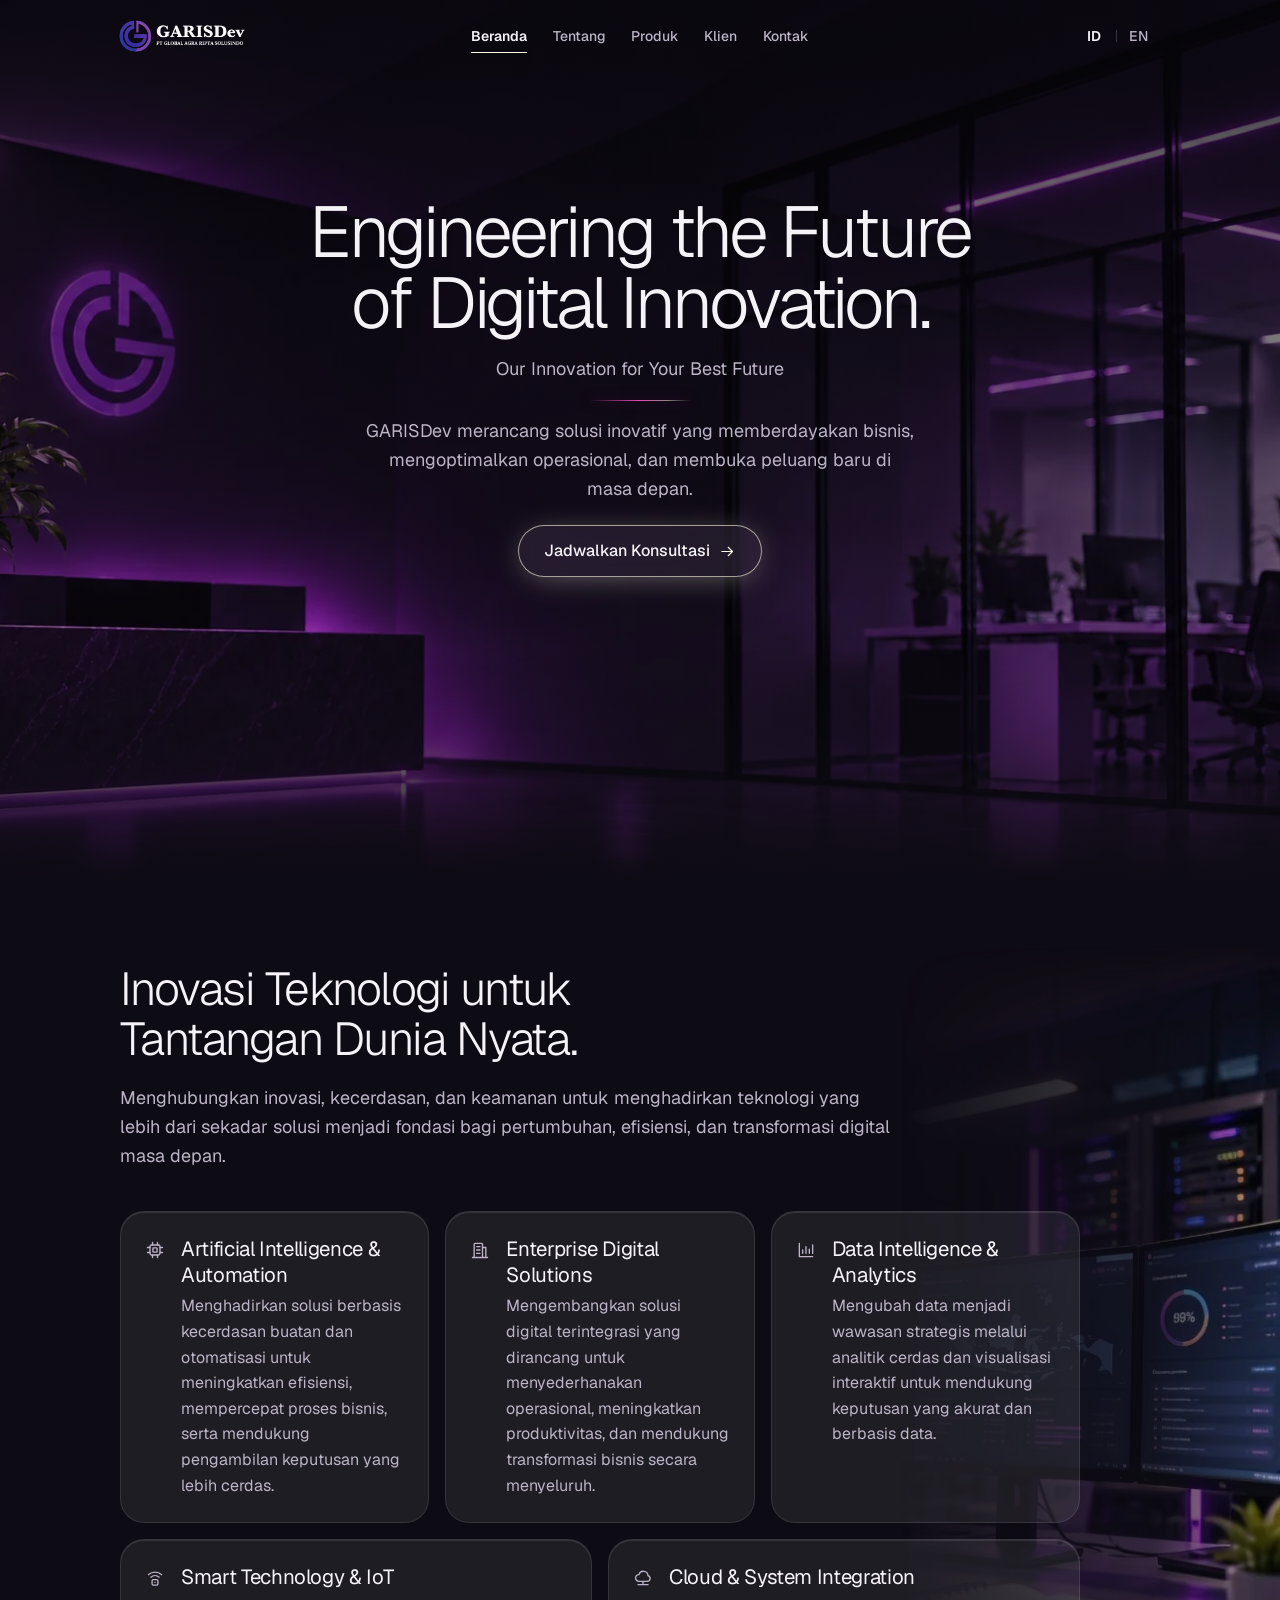
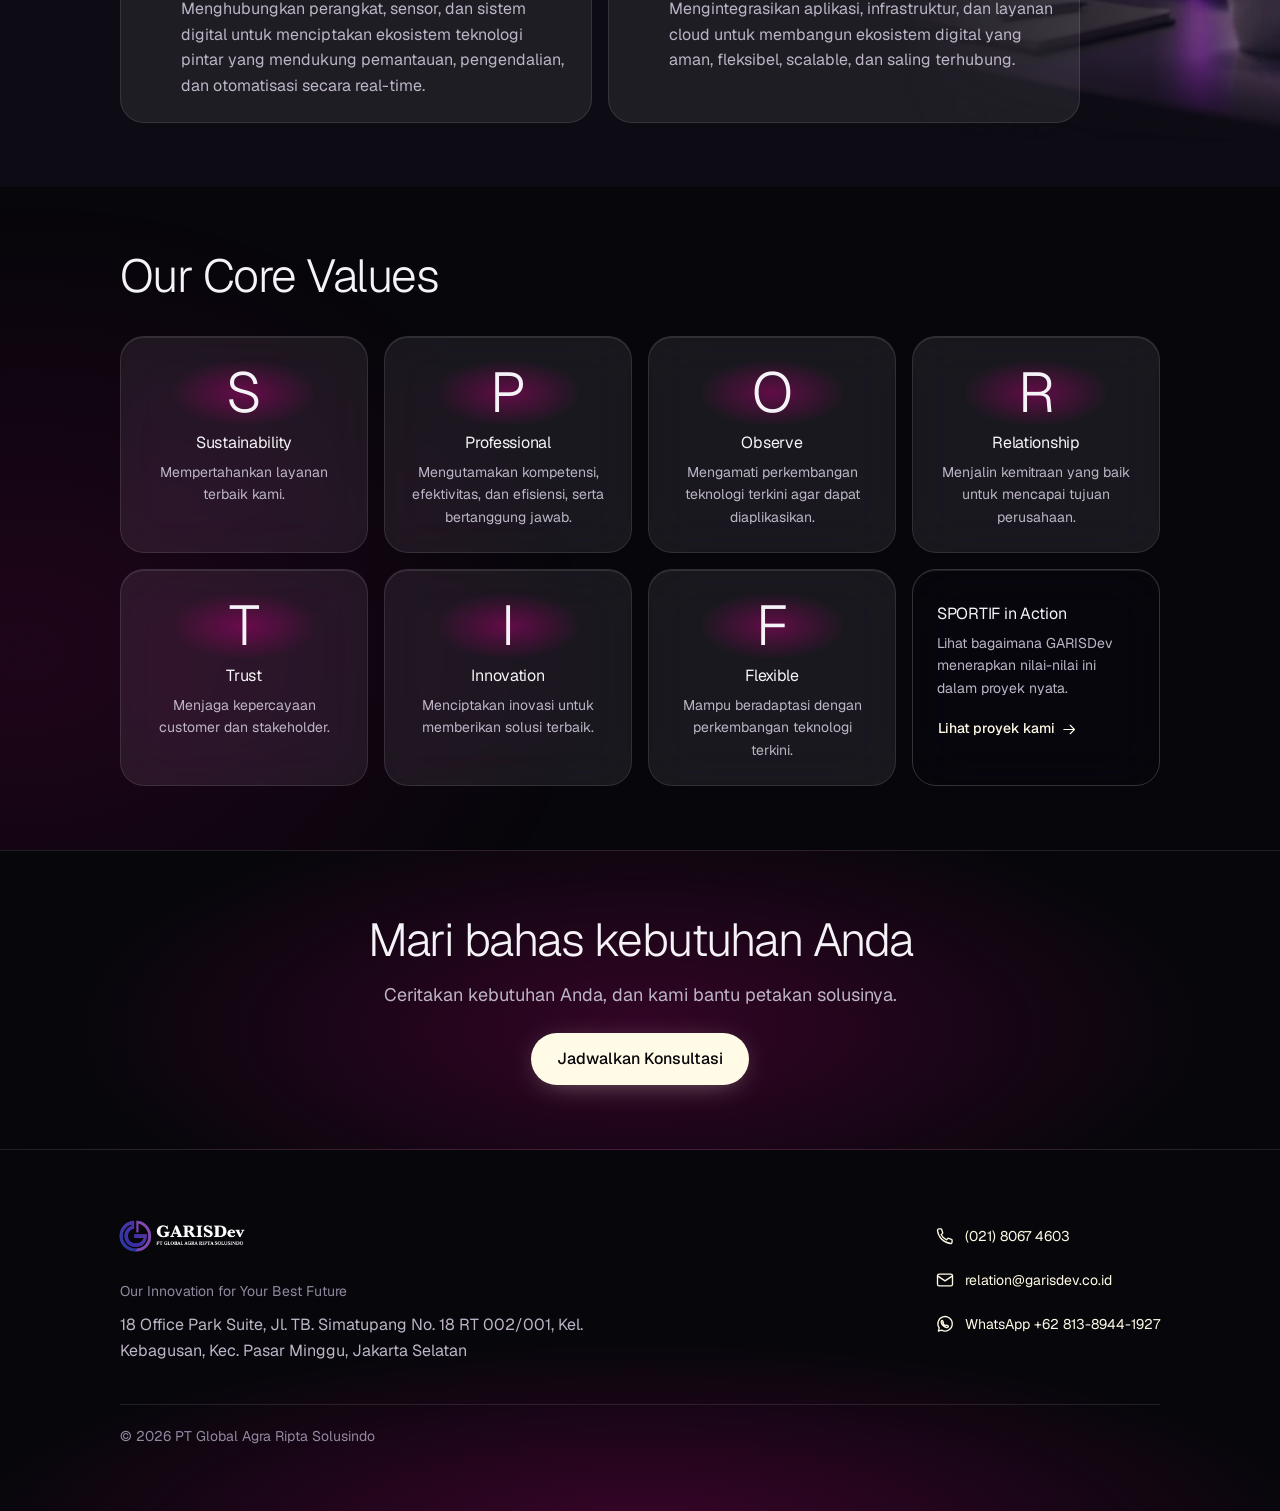
==== index.html @ 34dcbd47 "Pembaruan hero pada produk" ====
<!doctype html>
<html lang="id">
<head>
  <meta charset="utf-8">
  <meta name="viewport" content="width=device-width, initial-scale=1">
  <meta name="description" content="GARISDev membangun software dan sistem untuk perusahaan dan instansi sejak 2014. Lihat layanan, produk, dan klien kami, lalu jadwalkan konsultasi.">
  <meta name="robots" content="noindex, nofollow">
  <meta name="theme-color" content="#07060b">
  <title>GARISDev | Software untuk Perusahaan dan Instansi</title>
  <link rel="icon" href="[data-uri]">
  <style>
@font-face {
  font-family: Geist;
  font-style: normal;
  font-weight: 300 600;
  font-display: swap;
  src: url("[data-uri]") format("woff2");
}

:root {
  color-scheme: dark;
  --bg-0: #07060b;
  --bg-1: #0d0b13;
  --bg-2: #15111d;
  --text-1: #f6f3f8;
  --text-2: #bdb5c7;
  --text-3: #9189a0;
  --hairline: rgb(255 255 255 / .10);
  --hairline-strong: rgb(255 255 255 / .18);
  --glass-fill: rgb(255 255 255 / .075);
  --magenta: #a9016e;
  --magenta-hi: #e04bb0;
  --amber: #fffbe6;
  --amber-hover: #fff7cc;
  --on-amber: #07060b;
  --danger: #ff8a80;
  --success: #6fe3a1;
  --glow-magenta: 169 1 110;
  --glow-amber: 255 251 230;
  --radius-panel: 24px;
  --radius-field: 14px;
  --radius-pill: 999px;
  --display: clamp(2.5rem, 6.4vw, 6rem);
  --heading: clamp(1.875rem, 3.6vw, 3.5rem);
  --statement: 1.75rem;
  --body: 1.125rem;
  --small: .875rem;
  --outer: 32px;
  --header-height: 72px;
  --section-space: clamp(2rem, 5vw, 8rem);
  --ease: cubic-bezier(.22, 1, .36, 1);
}

*, *::before, *::after { box-sizing: border-box; }
html { scroll-padding-top: calc(var(--header-height) + 18px); }
body {
  margin: 0;
  background: var(--bg-0);
  color: var(--text-1);
  font: 400 var(--body)/1.6 Geist, system-ui, "Segoe UI", sans-serif;
}
body.menu-open { overflow: hidden; }
img { display: block; max-width: 100%; height: auto; }
svg { flex: none; }
a { color: inherit; }
button, input, textarea, select { font: inherit; }
a, button, summary, select, input[type="radio"], input[type="checkbox"] { cursor: pointer; }
button { color: inherit; }
button:disabled { opacity: .5; cursor: not-allowed; }
:focus-visible { outline: 2px solid var(--amber); outline-offset: 3px; }
.route-heading:focus { outline: none; }
[hidden] { display: none !important; }
h1, h2, h3, p, blockquote, dl, dd, figure { margin: 0; }
h1, h2 { font-weight: 300; text-wrap: balance; }
h1 { font-size: var(--display); line-height: 1.02; letter-spacing: -.044em; }
h2 { font-size: var(--heading); line-height: 1.09; letter-spacing: -.033em; }
h3 { font-size: var(--statement); font-weight: 400; line-height: 1.26; letter-spacing: -.017em; }
p { color: var(--text-2); }
p + p { margin-top: 1em; }
address { font-style: normal; }
small { font-size: var(--small); }
.clean-list { margin: 0; padding: 0; list-style: none; }
.sr-only {
  position: absolute;
  width: 1px;
  height: 1px;
  padding: 0;
  overflow: hidden;
  clip-path: inset(50%);
  white-space: nowrap;
}
.wrap { width: min(1040px, calc(100% - var(--outer) * 2)); margin-inline: auto; }
.prose { max-width: 68ch; }
.icon { width: 20px; height: 20px; }
.icon-small { width: 17px; height: 17px; }
.view { display: none; }
.view-default, .view:is(:target, :has(:target)) { display: block; }
main:has(.view:target, .view :target) .view-default:not(:is(:target, :has(:target))) { display: none; }
body:has(.view[data-locale="en"]:target, .view[data-locale="en"] :target) .only-id,
body:not(:has(.view[data-locale="en"]:target, .view[data-locale="en"] :target)) .only-en { display: none; }
.skip-link {
  position: fixed;
  z-index: 30;
  top: 10px;
  left: var(--outer);
  padding: 9px 18px;
  border-radius: var(--radius-field);
  background: var(--amber);
  color: var(--on-amber);
  font-size: 1rem;
  transform: translateY(-160%);
}
.skip-link:focus { transform: none; }

.button {
  display: inline-flex;
  width: fit-content;
  max-width: 100%;
  min-height: 52px;
  align-items: center;
  justify-content: center;
  gap: 9px;
  padding: 9px 25px;
  border: 1px solid transparent;
  border-radius: var(--radius-pill);
  background: transparent;
  color: var(--text-1);
  font-size: 1rem;
  font-weight: 500;
  line-height: 1.28;
  text-align: center;
  text-decoration: none;
  transition: transform .15s var(--ease);
}
.button:active { transform: scale(.98); }
.button-small { min-height: 44px; padding-inline: 18px; font-size: var(--small); }
.button-primary {
  background: var(--amber);
  color: var(--on-amber);
  box-shadow: 0 5px 30px -11px rgb(var(--glow-amber) / .53);
}
.button-primary:hover { background: var(--amber-hover); }
.button-primary:focus-visible { outline-color: var(--text-1); }
.button-glass { border-color: var(--hairline); background: var(--glass-fill); }
.button-glass:hover { border-color: var(--hairline-strong); background: rgb(255 255 255 / .08); }
.button-text {
  justify-content: flex-start;
  min-height: 44px;
  padding: 6px 0;
  border-radius: 0;
  color: var(--amber);
  text-align: left;
}
.button-text:hover span, .button-text:focus-visible span {
  text-decoration: underline;
  text-underline-offset: 8px;
}
.inline-link { color: var(--amber); text-underline-offset: 8px; }
.glass {
  border: 1px solid var(--hairline);
  border-radius: var(--radius-panel);
  background: var(--bg-2);
}
@supports ((backdrop-filter: blur(1px)) or (-webkit-backdrop-filter: blur(1px))) {
  .glass {
    background: var(--glass-fill);
    box-shadow: inset 0 1px 0 var(--hairline);
    -webkit-backdrop-filter: blur(24px) saturate(150%);
    backdrop-filter: blur(24px) saturate(150%);
  }
}
.section { position: relative; padding-block: var(--section-space); }
.section-alt { background-color: var(--bg-1); }
.section-alt::before {
  position: absolute;
  top: 0;
  left: 50%;
  width: min(1040px, calc(100% - var(--outer) * 2));
  height: 1px;
  background: var(--hairline);
  content: "";
  transform: translateX(-50%);
}
.glow-left { background-image: radial-gradient(ellipse 58% 89% at 2% 70%, rgb(var(--glow-magenta) / .15), transparent 76%); }
.glow-right { background-image: radial-gradient(ellipse 58% 80% at 90% 42%, rgb(var(--glow-magenta) / .19), transparent 78%); }
.glow-center { background-image: radial-gradient(ellipse 57% 78% at 50% 48%, rgb(var(--glow-magenta) / .19), transparent 86%); }
.split {
  display: grid;
  grid-template-columns: minmax(0, 5fr) minmax(0, 6fr);
  gap: clamp(42px, 7.5vw, 130px);
  align-items: start;
}
.split > :first-child > p, .section-lead { margin-top: 20px; }
.split-action { margin-top: 21px; }
.section-head {
  display: flex;
  justify-content: space-between;
  align-items: end;
  gap: 25px;
  margin-bottom: 34px;
}
.section-head h2 { max-width: 19ch; }
.section-head .button { flex: none; }
.section-title { margin-bottom: 34px; }
.chip-list { display: flex; flex-wrap: wrap; gap: 8px; }
.chip {
  display: inline-flex;
  min-height: 38px;
  align-items: center;
  max-width: 100%;
  padding: 6px 13px;
  border: 1px solid var(--hairline);
  border-radius: var(--radius-pill);
  background: var(--glass-fill);
  color: var(--text-2);
  font-size: var(--small);
  line-height: 1.35;
}

.page-progress {
  position: fixed;
  z-index: 25;
  top: 0;
  left: 0;
  width: 100%;
  height: 1px;
  pointer-events: none;
  display: none;
}
.js .page-progress { display: block; }
.page-progress i, .page-progress b { position: absolute; inset: 0; display: block; }
.page-progress i {
  background: linear-gradient(90deg, var(--magenta), var(--magenta-hi));
  transform: scaleX(var(--progress, 0));
  transform-origin: left;
}
.page-progress b {
  right: auto;
  width: 7px;
  background: var(--amber);
  box-shadow: 0 0 8px 1px rgb(var(--glow-amber) / .65);
  transform: translateX(calc((100vw - 7px) * var(--progress, 0)));
  opacity: var(--progress-tip, 0);
}
.site-header {
  position: fixed;
  z-index: 20;
  inset: 0 0 auto;
  border-bottom: 1px solid transparent;
}
html:not(.js) .site-header { background: var(--bg-0); }
.site-header.is-scrolled {
  background: rgb(13 11 19 / .96);
  border-bottom-color: var(--hairline);
}
@supports ((backdrop-filter: blur(1px)) or (-webkit-backdrop-filter: blur(1px))) {
  .site-header.is-scrolled {
    background: rgb(13 11 19 / .78);
    -webkit-backdrop-filter: blur(24px) saturate(150%);
    backdrop-filter: blur(24px) saturate(150%);
  }
}
.site-bar {
  display: grid;
  min-height: var(--header-height);
  grid-template-columns: 1fr auto 1fr;
  align-items: center;
  gap: 22px;
}
.brand {
  display: inline-flex;
  width: clamp(126px, 10vw, 148px);
  min-height: 44px;
  margin-left: -2px;
  background: url("[data-uri]") center / contain no-repeat;
}
.site-nav, .site-actions, .language-links { display: flex; align-items: center; }
.site-nav { gap: clamp(17px, 1.98vw, 34px); }
.site-actions { justify-content: flex-end; gap: clamp(9px, 1.4vw, 23px); }
.site-nav a, .language-links a {
  display: inline-flex;
  min-height: 44px;
  position: relative;
  align-items: center;
  color: var(--text-2);
  font-size: var(--small);
  font-weight: 500;
  text-decoration: none;
  white-space: nowrap;
}
.site-nav a:hover, .site-nav a[aria-current], .language-links a:hover, .language-links a[aria-current] { color: var(--text-1); }
.site-nav a[aria-current="page"] { font-weight: 600; }
.site-nav a[aria-current="page"]::after {
  position: absolute;
  inset: auto 0 5px;
  height: 1px;
  background: var(--amber);
  content: "";
}
.language-links a { justify-content: center; min-width: 44px; }
.language-links a + a::before {
  position: absolute;
  left: 0;
  height: 12px;
  width: 1px;
  background: var(--hairline-strong);
  content: "";
}
.language-links a[aria-current] { font-weight: 600; }
.menu-button, .menu-fallback { display: none; }
.menu-button, .menu-close, .menu-fallback summary {
  width: 44px;
  height: 44px;
  place-items: center;
  list-style: none;
  background: var(--glass-fill);
  border: 1px solid var(--hairline);
  border-radius: var(--radius-pill);
}
.menu-button .icon, .menu-close .icon, .menu-fallback .icon { width: 22px; height: 22px; }
.menu-button:hover, .menu-close:hover, .menu-fallback summary:hover { border-color: var(--hairline-strong); }
.mobile-menu {
  position: fixed;
  inset: 0;
  width: 100%;
  max-width: none;
  height: 100dvh;
  max-height: none;
  margin: 0;
  padding: 0;
  overflow: auto;
  border: 0;
  background: radial-gradient(ellipse at 96% 18%, rgb(var(--glow-magenta) / .19), transparent 64%), rgb(7 6 11 / .92);
  color: var(--text-1);
}
.mobile-menu[open] { animation: menu-in .25s var(--ease) both; }
.mobile-menu::backdrop { background: rgb(7 6 11 / .72); backdrop-filter: blur(24px); }
.mobile-menu-top {
  display: flex;
  min-height: var(--header-height);
  justify-content: space-between;
  align-items: center;
  border-bottom: 1px solid var(--hairline);
}
.menu-close { display: grid; }
.mobile-menu-links { display: grid; margin-block: 35px 23px; }
.mobile-menu-links a {
  padding: 9px 0;
  min-height: 55px;
  border-bottom: 1px solid var(--hairline);
  font-size: 1.75rem;
  font-weight: 300;
  text-decoration: none;
}
.mobile-menu-links a:hover, .mobile-menu-links a[aria-current="page"] { color: var(--amber); }
.mobile-menu-actions { display: grid; justify-items: start; gap: 20px; padding-bottom: 32px; }
@keyframes menu-in { from { opacity: 0; transform: translateY(16px); } }

.hero {
  display: grid;
  position: relative;
  min-height: min(100svh, 960px);
  align-content: center;
  justify-items: center;
  padding-block: clamp(84px, 11svh, 124px) 84px;
  isolation: isolate;
  overflow: hidden;
  /* Share the embedded photo across both languages and fade it into services. */
  background:
    linear-gradient(180deg,
      rgb(7 6 11 / .75) var(--header-height),
      rgb(7 6 11 / .54) 28% 58%,
      rgb(7 6 11 / .34) 72%,
      var(--bg-1) 98%),
    url("[data-uri]") var(--hero-photo-position, center) / cover no-repeat,
    var(--bg-0);
}
.hero + .section-alt {
  padding-block-start: clamp(32px, 5vw, 64px);
  isolation: isolate;
}
.hero + .section-alt::before {
  inset: 0;
  z-index: -1;
  width: auto;
  height: auto;
  background: url("[data-uri]") right center / cover no-repeat;
  /* Keep the copy on solid ground and blend the photo into both section edges. */
  mask-image:
    linear-gradient(90deg, transparent var(--service-photo-start, 70%), rgb(0 0 0 / .25) var(--service-photo-mid, 90%), black 100%),
    linear-gradient(180deg, transparent 5%, black 15% 85%, transparent 95%);
  mask-composite: intersect;
  opacity: .88;
  transform: none;
  pointer-events: none;
}
.hero-copy {
  width: min(1110px, calc(100% - var(--outer) * 2));
  text-align: center;
}
.hero h1 { font-size: clamp(2.5rem, min(5.9vw, 8.1svh), 5.5rem); line-height: .99; }
.hero h1 span { display: block; }
.hero-rule {
  display: block;
  width: 102px;
  height: 1px;
  margin: clamp(12px, 1.8svh, 20px) auto;
  background: linear-gradient(90deg, transparent, var(--magenta-hi) 49%, rgb(var(--glow-amber) / .52) 76%, transparent);
  box-shadow: 0 0 12px rgb(var(--glow-magenta) / .51);
  transform-origin: center;
}
.js .hero-rule { animation: hairline-in 1.1s var(--ease) both; }
@keyframes hairline-in { from { transform: scaleX(.05); opacity: 0; } }
.hero-copy p { max-width: 56ch; margin-inline: auto; color: var(--text-2); text-wrap: pretty; }
.hero-copy .footer-tagline { margin-top: clamp(10px, 1.8svh, 18px); }
.hero-copy .button { margin-top: clamp(16px, 2.4svh, 24px); }
.button-hero {
  border-color: rgb(var(--glow-amber) / .60);
  background: rgb(26 19 28 / .92);
  box-shadow: 0 4px 32px -8px rgb(var(--glow-amber) / .45);
}
@supports ((backdrop-filter: blur(1px)) or (-webkit-backdrop-filter: blur(1px))) {
  .button-hero {
    background: rgb(246 243 248 / .08);
    -webkit-backdrop-filter: blur(24px) saturate(150%);
    backdrop-filter: blur(24px) saturate(150%);
  }
}
.button-hero .icon { color: var(--amber); }
.button-hero:hover { border-color: var(--amber-hover); background-color: rgb(246 243 248 / .15); }
.scroll-cue {
  position: absolute;
  z-index: 3;
  bottom: 18px;
  left: calc(50% - 22px);
  display: grid;
  width: 44px;
  height: 58px;
  place-items: center;
}
.scroll-cue i { width: 1px; height: 48px; background: rgb(246 243 248 / .32); }
.scroll-cue i::after {
  display: block;
  width: 3px;
  height: 7px;
  margin-left: -1px;
  background: var(--amber);
  box-shadow: 0 0 7px rgb(var(--glow-amber) / .4);
  content: "";
  animation: scroll-mark 1.55s var(--ease) 2;
}
@keyframes scroll-mark { from { opacity: .6; transform: translateY(3px); } to { opacity: 1; transform: translateY(37px); } }
@media (width >= 1024px) {
  .hero {
    min-height: max(680px, 100svh);
    padding-block: var(--header-height) clamp(178px, 22svh, 246px);
  }
  .hero h1 { font-size: clamp(2.5rem, min(5.6vw, 9.3svh), 5.75rem); }
  .hero-copy p { max-width: min(48ch, 47vw); }
  .scroll-cue { display: none; }
}

/* Device illustrations keep the same interface proportions in every crop. */
.device {
  position: relative;
  width: 100%;
  aspect-ratio: 9 / 19.5;
  container-type: inline-size;
  border: 1px solid rgb(228 191 220 / .35);
  border-radius: 13.5% / 6.23%;
  background: linear-gradient(141deg, #766272, #201924 27%, #100d16 55%, #69485f 100%);
  box-shadow: 0 15px 40px -15px rgb(7 6 11 / .7), inset 0 0 0 1px rgb(255 255 255 / .08);
  text-align: left;
  --screen-ink: #faf4fa;
  --screen-muted: #d2bbd3;
  --screen-edge: rgb(246 243 248 / .12);
  --screen-accent: #f0a8d4;
  --screen-tint: rgb(169 1 110 / .27);
}
.device::before, .device::after {
  position: absolute;
  right: -1.35%;
  top: 26%;
  width: 1.35%;
  height: 12%;
  border-radius: 0 3px 3px 0;
  background: #6f5369;
  content: "";
}
.device::after { right: auto; left: -1.35%; top: 20%; height: 8%; border-radius: 3px 0 0 3px; }
.device-screen {
  position: absolute;
  inset: 1.8% 3.75%;
  overflow: hidden;
  border: 1px solid #17121c;
  border-radius: 12% / 5.55%;
  background: radial-gradient(ellipse at 100% 0, var(--screen-tint), transparent 54%), #110e18;
  color: var(--screen-ink);
  padding: 3.5cqw 5.15cqw;
  font-size: 4.9cqw;
  line-height: 1.23;
}
.device-aparthub, .device-stayora { --screen-tint: rgb(117 63 143 / .30); --screen-accent: #e2c2f0; }
.device-propera, .device-goambulan { --screen-tint: rgb(111 67 26 / .28); --screen-accent: #ffd180; }
.device-aira { --screen-tint: rgb(159 11 119 / .34); --screen-accent: #f5a4d7; }
.screen-status, .screen-head, .screen-app, .screen-tabs, .screen-item, .screen-meta { display: flex; align-items: center; }
.screen-status { justify-content: space-between; padding: 1cqw 1cqw 5cqw; font-size: 4.1cqw; font-weight: 600; }
.screen-status i {
  width: 8cqw;
  height: 3.4cqw;
  border: .48cqw solid var(--screen-muted);
  border-radius: 1cqw;
  background: linear-gradient(90deg, var(--screen-ink) 78%, transparent 78%);
}
.screen-head { justify-content: space-between; gap: 1cqw; margin-bottom: 9cqw; }
.screen-app { gap: 2.2cqw; min-width: 0; white-space: nowrap; }
.screen-app strong { font-size: 6.1cqw; font-weight: 600; letter-spacing: -.04em; }
.screen-app .icon {
  width: 11.5cqw;
  height: 11.5cqw;
  padding: 2.35cqw;
  border: .45cqw solid var(--screen-edge);
  border-radius: 3.2cqw;
  background: var(--screen-tint);
  color: var(--screen-accent);
}
.screen-head > .icon { width: 6cqw; height: 6cqw; color: var(--screen-muted); }
.screen-title { display: block; margin-bottom: 5.5cqw; font-size: 10.3cqw; font-weight: 500; line-height: 1.05; letter-spacing: -.06em; }
.screen-tabs { gap: 1.8cqw; margin-bottom: 5.5cqw; }
.screen-tabs span, .screen-badge {
  display: inline-block;
  padding: 2cqw 3cqw;
  border-radius: 12cqw;
  background: rgb(255 255 255 / .06);
  color: var(--screen-muted);
  font-size: 4.15cqw;
  white-space: nowrap;
}
.screen-tabs span:first-child, .screen-badge { background: var(--screen-tint); color: var(--screen-accent); }
.screen-panel, .screen-item {
  border: .45cqw solid var(--screen-edge);
  border-radius: 5cqw;
  background: rgb(255 255 255 / .045);
}
.screen-panel { margin-bottom: 4cqw; padding: 4.5cqw; }
.screen-panel.is-featured {
  margin-bottom: 6cqw;
  min-height: 34cqw;
  background: linear-gradient(141deg, var(--screen-tint), rgb(255 255 255 / .04));
}
.screen-panel strong, .screen-item strong { display: block; font-size: 5.7cqw; font-weight: 500; line-height: 1.2; }
.screen-panel small, .screen-item small { display: block; margin-top: 1.3cqw; color: var(--screen-muted); font-size: 4.15cqw; }
.screen-panel.is-featured small:first-child { margin: 0 0 5cqw; color: var(--screen-accent); }
.screen-panel .screen-badge { margin-top: 3.6cqw; }
.screen-item {
  justify-content: space-between;
  gap: 2cqw;
  min-height: 18.8cqw;
  margin-top: 2.6cqw;
  padding: 2.75cqw 3.2cqw;
}
.screen-item > span:first-child { min-width: 0; }
.screen-item time { flex: none; color: var(--screen-accent); font-size: 4.5cqw; font-variant-numeric: tabular-nums; }
.screen-item .screen-badge { padding-inline: 2.4cqw; }
.screen-meta { column-gap: 2.6cqw; margin-top: 4cqw; color: var(--screen-muted); font-size: 4.25cqw; }
.screen-meta i { width: 1.9cqw; height: 1.9cqw; border-radius: 50%; background: var(--screen-accent); }
.screen-units { display: grid; grid-template-columns: repeat(4, 1fr); gap: 2.2cqw; margin-bottom: 4.5cqw; }
.screen-units span {
  display: grid;
  aspect-ratio: 1.14;
  place-items: center;
  border: .45cqw solid var(--screen-edge);
  border-radius: 2.4cqw;
  background: rgb(255 255 255 / .055);
  color: var(--screen-muted);
  font-size: 3.9cqw;
}
.screen-units span:nth-child(3n) { background: var(--screen-tint); color: var(--screen-accent); }
.screen-units span:nth-child(7) { border-color: var(--screen-accent); color: var(--screen-accent); }
.screen-map, .screen-chart {
  position: relative;
  overflow: hidden;
  height: 58cqw;
  margin-bottom: 4.5cqw;
  border: .45cqw solid var(--screen-edge);
  border-radius: 5cqw;
}
.screen-map {
  background:
    linear-gradient(132deg, transparent 63%, #1d2438 63%, #1d2438 76%, transparent 76%),
    repeating-linear-gradient(-23deg, transparent 0 14cqw, #2f2537 14.15cqw 15.3cqw),
    repeating-linear-gradient(67deg, #191723 0 12cqw, #302539 12.2cqw 13.4cqw);
}
.screen-route {
  position: absolute;
  inset: 12% 9% 13%;
  background: var(--screen-accent);
  clip-path: polygon(6% 81%, 20% 49%, 44% 63%, 57% 26%, 76% 31%, 86% 8%, 90% 10%, 78% 37%, 59% 32%, 46% 70%, 22% 55%, 10% 84%);
}
.screen-map .screen-marker {
  position: absolute;
  top: 15%;
  right: 15%;
  width: 6.5cqw;
  height: 6.5cqw;
  border: 1.45cqw solid #211420;
  border-radius: 50%;
  background: var(--screen-accent);
  box-shadow: 0 0 0 .5cqw var(--screen-accent);
}
.screen-chart { background: repeating-linear-gradient(0deg, #24182c 0 .35cqw, #160f1d .35cqw 11.5cqw); }
.screen-chart::before, .screen-chart::after { position: absolute; inset: 11% 5% 9%; content: ""; }
.screen-chart::before {
  background: linear-gradient(var(--screen-tint), transparent);
  clip-path: polygon(0 84%, 13% 71%, 27% 77%, 42% 39%, 56% 56%, 69% 34%, 82% 43%, 100% 9%, 100% 100%, 0 100%);
}
.screen-chart::after {
  background: var(--screen-accent);
  clip-path: polygon(0 84%, 13% 71%, 27% 77%, 42% 39%, 56% 56%, 69% 34%, 82% 43%, 100% 9%, 100% 14%, 82% 48%, 69% 39%, 56% 61%, 42% 44%, 27% 82%, 13% 76%, 0 89%);
}
.screen-bottom {
  position: absolute;
  inset: auto 7% 2.35%;
  display: flex;
  justify-content: space-around;
  padding: 3cqw 0 1cqw;
  border-top: .45cqw solid var(--screen-edge);
  color: var(--screen-muted);
}
.screen-bottom .icon { width: 6cqw; height: 6cqw; }
.screen-bottom .icon:first-child { color: var(--screen-accent); }

.logo-strip {
  padding-block: 36px;
  border-block: 1px solid var(--hairline);
  background: var(--bg-1);
}
.logo-strip .wrap {
  display: grid;
  grid-template-columns: minmax(0, 3fr) minmax(0, 9fr);
  gap: 30px;
  align-items: center;
}
.logo-strip h2 {
  max-width: 17ch;
  color: var(--text-2);
  font-size: 1.32rem;
  font-weight: 400;
  line-height: 1.28;
  letter-spacing: -.017em;
}
.logo-grid { display: grid; grid-template-columns: repeat(5, minmax(0, 1fr)); gap: 14px; }
.logo-grid li { display: grid; min-width: 0; min-height: 56px; place-items: center; }
.logo-grid img {
  width: auto;
  max-width: 83%;
  height: 41px;
  object-fit: contain;
  filter: brightness(0) invert(1);
  opacity: .72;
  transition: opacity .15s var(--ease);
}
.logo-grid .logo-emblem img { filter: grayscale(1) brightness(1.23); opacity: .88; }
.logo-grid li:hover img { filter: none; opacity: 1; }
.logo-grid .logo-wide img { width: min(84%, 124px); height: auto; }
.logo-wall { overflow: hidden; }
.logo-wall .logo-grid { gap: 0; }
.logo-wall li {
  display: flex;
  min-height: 132px;
  flex-direction: column;
  justify-content: center;
  gap: 9px;
  padding: 14px 10px;
  border-right: 1px solid var(--hairline);
  border-bottom: 1px solid var(--hairline);
}
.logo-wall .client-name { color: var(--text-2); font-size: var(--small); line-height: 1.28; text-align: center; }
.logo-wall img { height: 62px; }
.logo-wall .logo-wide img { width: min(83%, 137px); height: auto; }
@media (min-width: 1024px) {
  .logo-strip .logo-grid { grid-template-columns: repeat(10, minmax(0, 1fr)); }
  .logo-strip li { grid-column: span 2; }
  .logo-strip li:nth-child(6) { grid-column: 2 / span 2; }
  .logo-wall .logo-grid { grid-template-columns: repeat(20, minmax(0, 1fr)); }
  .logo-wall li { grid-column: span 4; }
  .logo-wall li:nth-child(n + 6) { grid-column: span 5; border-bottom: 0; }
  .logo-wall li:nth-child(5), .logo-wall li:last-child { border-right: 0; }
}

.list-panel { padding-inline: clamp(20px, 3.15vw, 44px); }
.list-panel > li + li, .list-panel > div + div { border-top: 1px solid var(--hairline); }
.service-row { display: grid; grid-template-columns: 24px minmax(0, 1fr); gap: 16px; align-items: start; padding-block: 24px; }
.service-row .icon { margin-top: 4px; color: var(--text-2); }
.service-row h3 { font-size: clamp(1.14rem, 1.6vw, 1.5rem); }
.service-row p { margin-top: 6px; font-size: 1rem; }
.home-services { display: grid; gap: clamp(24px, 4vw, 40px); }
@media (width >= 768px) {
  .home-services { grid-template-columns: minmax(0, min(100%, 75vw, 1040px)); }
}
.home-services h2 { max-width: 28ch; }
.home-services .section-lead { text-wrap: pretty; }
#id-home .home-services .section-lead,
#id-home .service-grid p { text-align: left; }
.service-grid {
  --service-columns: 3;
  --service-gap: 16px;
  display: flex;
  flex-wrap: wrap;
  gap: var(--service-gap);
}
.service-grid .service-row {
  flex: 1 1 calc((100% + var(--service-gap)) / var(--service-columns) - var(--service-gap));
  min-width: 0;
  gap: 12px;
  padding: clamp(18px, 2.4vw, 24px);
}
.finder-controls { padding: 0; margin: 0 0 24px; min-inline-size: 0; border: 0; }
.finder-controls legend { padding: 0; margin-bottom: 12px; font-size: 1rem; color: var(--text-2); }
.filter-options { display: flex; flex-wrap: wrap; gap: 8px; }
.filter-choice { position: relative; cursor: pointer; }
.filter-choice span { min-height: 44px; padding-inline: 16px; cursor: pointer; }
.filter-choice:hover span { color: var(--text-1); border-color: var(--hairline-strong); }
.filter-choice input:checked + span { background: rgb(var(--glow-magenta) / .22); border-color: rgb(224 75 176 / .68); color: var(--text-1); }
.filter-choice input:focus-visible + span { outline: 2px solid var(--amber); outline-offset: 2px; }
.finder-panel { overflow: hidden; }
.finder-grid { display: grid; grid-template-columns: 1.12fr 1fr .86fr; }
.finder-group { min-width: 0; padding: 25px clamp(18px, 2.6vw, 36px); }
.finder-group + .finder-group { border-left: 1px solid var(--hairline); }
.finder-group h3 { margin-bottom: 18px; font-size: 1.2rem; font-weight: 500; }
.finder-product {
  display: flex;
  align-items: center;
  gap: 14px;
  min-height: 68px;
  padding-block: 8px;
  border-top: 1px solid var(--hairline);
}
.finder-label strong { display: block; font-size: 1rem; font-weight: 500; line-height: 1.3; }
.finder-label small { display: block; margin-top: 4px; color: var(--text-2); line-height: 1.36; }
.finder-phone { flex: 0 0 34px; width: 34px; height: 49px; display: block; overflow: hidden; }
.finder-phone .device, .finder-phone .device-screen { border-width: .5px; }
.finder-line { padding-block: 7px; color: var(--text-2); font-size: var(--small); line-height: 1.36; }
.finder-empty { padding-block: 8px; color: var(--text-3); font-size: var(--small); }
.finder:has(input[value="all"]:checked) .finder-empty { display: none; }
.finder-action {
  display: flex;
  justify-content: flex-end;
  padding: 21px clamp(18px, 2.6vw, 36px);
  border-top: 1px solid var(--hairline);
}
.project-row {
  display: grid;
  grid-template-columns: minmax(53px, .65fr) minmax(0, 2.1fr) minmax(0, 3.7fr);
  gap: 24px;
  padding-block: 28px;
  align-items: start;
}
.project-row time { color: var(--text-2); font-size: 1rem; font-variant-numeric: tabular-nums; }
.project-row h3 { font-size: 1.3rem; }
.project-row p { font-size: 1rem; }
.cta-band {
  padding-block: clamp(2rem, 5vw, 8rem);
  border-top: 1px solid var(--hairline);
  background: radial-gradient(ellipse 58% 98% at 50% 60%, rgb(var(--glow-magenta) / .27), transparent 77%), var(--bg-0);
  text-align: center;
}
.cta-band p { margin: 16px auto 23px; max-width: 48ch; }
.site-footer {
  padding-block: clamp(40px, 5vw, 64px);
  border-top: 1px solid var(--hairline);
  background: radial-gradient(ellipse 68% 68% at 50% 106%, rgb(var(--glow-magenta) / .31), transparent 78%), var(--bg-0);
}
.footer-main { display: grid; grid-template-columns: minmax(0, 1fr) minmax(0, max-content); gap: clamp(20px, 5vw, 64px); align-items: start; }
.footer-main address { max-width: 44ch; margin-top: 10px; font-size: 1rem; color: var(--text-2); }
.footer-main .footer-tagline { margin-top: 13px; color: var(--text-3); font-size: var(--small); }
.footer-copyright {
  margin-block-start: clamp(24px, 4vw, 40px);
  padding-block-start: 20px;
  border-block-start: 1px solid var(--hairline);
  color: var(--text-3);
  font-size: var(--small);
}
.footer-links a {
  display: flex;
  width: fit-content;
  max-width: 100%;
  min-height: 44px;
  align-items: center;
  gap: 10px;
  color: var(--amber);
  font-size: var(--small);
  text-decoration: none;
  overflow-wrap: anywhere;
}
.footer-links a:hover {
    color: var(--amber-hover);
    text-decoration: underline;
    text-underline-offset: 8px;
}
.page-intro {
  padding-block: calc(var(--header-height) + clamp(57px, 7.55vw, 111px)) clamp(66px, 7.2vw, 113px);
  background: radial-gradient(ellipse 56% 100% at 9% 20%, rgb(var(--glow-magenta) / .22), transparent 79%);
}
.intro-grid { display: grid; grid-template-columns: minmax(0, 8fr) minmax(0, 4fr); align-items: end; gap: 30px; }
.intro-grid h1 { text-wrap: wrap; }
.intro-grid p { margin-bottom: 3px; max-width: 48ch; }
.page-intro-compact { padding-bottom: 29px; }
.page-intro-compact .intro-grid { display: block; }
.page-intro-compact p { margin-top: 17px; }
.vision-body blockquote {
  margin-bottom: 21px;
  color: var(--text-1);
  font-size: var(--statement);
  line-height: 1.28;
  letter-spacing: -.02em;
}
.mission-list { margin: 0; padding-inline-start: 22px; color: var(--text-2); }
.mission-list li { padding-left: 7px; }
.mission-list li + li { margin-top: 16px; }
.mission-quote {
  padding-top: 22px;
  margin-top: 26px;
  border-top: 1px solid var(--hairline);
  font-size: var(--statement);
  font-weight: 300;
  line-height: 1.28;
}
.value-row {
  display: grid;
  grid-template-columns: 92px minmax(0, 1fr) minmax(0, 1.55fr);
  gap: 16px;
  align-items: center;
  padding-block: 14px;
}
.value-initial {
  align-content: center;
  min-height: 92px;
  background: radial-gradient(ellipse, rgb(var(--glow-magenta) / .5), transparent 75%);
  font-size: clamp(3.5rem, 6vw, 5.4rem);
  font-weight: 300;
  line-height: 1;
  text-align: center;
}
.value-row h3 { font-size: 1.35rem; }
.value-row p { font-size: 1rem; }
.home-values {
  display: grid;
  grid-template-columns: repeat(4, minmax(0, 1fr));
  gap: 16px;
}
.home-values .value-row {
  display: flex;
  flex-direction: column;
  align-items: center;
  gap: 8px;
  padding: clamp(16px, 2vw, 24px);
  border-radius: var(--radius-panel);
  background: var(--glass-fill);
  text-align: center;
  overflow-wrap: anywhere;
}
.home-values .value-initial { width: min(100%, 140px); min-height: 64px; font-size: 3.5rem; }
.home-values .value-row h3 { font-size: 1rem; }
.home-values .value-row p { font-size: var(--small); }
.home-values .value-cta {
  align-items: flex-start;
  justify-content: center;
  border: 1px solid var(--hairline-strong);
  background: transparent;
  text-align: left;
}
.home-values .value-cta .button { gap: 6px; font-size: var(--small); }
.fact-row { display: grid; grid-template-columns: minmax(0, 1fr) minmax(0, 3fr); gap: 20px; padding-block: 18px; }
.fact-row dt { font-weight: 500; }
.fact-row dd { min-width: 0; color: var(--text-2); font-variant-numeric: tabular-nums; overflow-wrap: anywhere; }
.tech-layout { display: grid; grid-template-columns: repeat(2, minmax(0, 1fr)); column-gap: 44px; margin-top: 26px; }
.tech-group { padding-block: 24px; border-top: 1px solid var(--hairline); }
.tech-group h3 { margin-bottom: 13px; font-size: 1.3rem; }
.products-title { padding-top: 25px; }
.product-section:first-of-type { padding-top: clamp(29px, 3.8vw, 56px); }
.product-section { padding-block: clamp(32px, 5.55vw, 84px); }
.product-panel {
  display: grid;
  grid-template-columns: minmax(0, 1.08fr) minmax(0, .92fr);
  min-height: 474px;
  overflow: hidden;
}
.product-panel.is-mirrored { grid-template-columns: minmax(0, .92fr) minmax(0, 1.08fr); }
.product-panel.is-mirrored .product-art { order: -1; }
.product-copy { display: grid; align-content: center; padding: clamp(28px, 4.4vw, 64px); }
.product-copy h3 { font-size: var(--heading); font-weight: 300; line-height: 1.08; }
.product-category { margin-top: 7px; color: var(--text-2); font-size: var(--small); }
.product-copy > p:not(.product-category) { margin-block: 19px; }
.product-copy .button { margin-top: 17px; }
.product-art {
  position: relative;
  min-height: 100%;
  min-width: 0;
  isolation: isolate;
  overflow: hidden;
  background: radial-gradient(ellipse 60% 80% at 50% 60%, rgb(var(--glow-magenta) / .40), transparent 85%);
}
.product-art figcaption { position: absolute; z-index: 1; top: 15px; right: 20px; color: var(--text-2); font-size: var(--small); }
.product-device {
  position: absolute;
  top: 39px;
  left: 50%;
  width: min(48%, 243px);
  transform: translateX(-50%) rotate(-8deg);
}
.is-mirrored .product-device { transform: translateX(-50%) rotate(8deg); }
.solutions-list { margin-top: 27px; }
.solutions-list .chip { min-height: 44px; padding-inline: 15px; }

.contact-surface {
  padding-bottom: var(--section-space);
  background: radial-gradient(ellipse 64% 85% at 82% 27%, rgb(var(--glow-magenta) / .16), transparent 82%);
}
.contact-grid { display: grid; grid-template-columns: minmax(0, 7fr) minmax(0, 4fr); gap: clamp(34px, 6vw, 90px); align-items: start; }
.form-panel, .contact-info { padding: clamp(20px, 3vw, 41px); }
.form-panel h2, .contact-info h2 { font-size: 1.7rem; font-weight: 400; }
.form-panel h2 + p { margin: 10px 0 22px; font-size: var(--small); }
.form-fields { display: grid; grid-template-columns: repeat(2, minmax(0, 1fr)); gap: 17px 15px; }
.field { display: grid; align-content: start; min-width: 0; row-gap: 6px; }
.field-wide { grid-column: 1 / -1; }
.field label, .form-datetime legend { color: var(--text-1); font-size: var(--small); font-weight: 500; }
.field label span { color: var(--text-2); font-weight: 400; }
.field input, .field select, .field textarea {
  width: 100%;
  min-width: 0;
  min-height: 52px;
  padding: 10px 12px;
  border: 1px solid var(--hairline-strong);
  border-radius: var(--radius-field);
  background: var(--bg-2);
  color: var(--text-1);
  font-size: 1rem;
}
.field select { padding-right: 28px; }
.field :is(input, select, textarea):focus-visible { border-color: var(--amber); outline-offset: 1px; }
.field textarea { min-height: 122px; resize: vertical; }
.field [aria-invalid="true"], .field [aria-invalid="true"]:focus-visible { border-color: var(--danger); }
.field-error { color: var(--danger); font-size: var(--small); line-height: 1.4; }
.form-datetime { display: grid; grid-template-columns: 1fr 1fr; min-width: 0; padding: 0; margin: 0; border: 0; gap: 12px; }
.form-datetime legend { margin-bottom: 7px; }
.form-datetime .field label { color: var(--text-2); font-weight: 400; }
.consent { padding-top: 4px; }
.consent-line { display: flex; gap: 11px; min-height: 44px; align-items: start; }
.consent label { cursor: pointer; font-weight: 400; line-height: 1.55; }
.consent input[type="checkbox"] {
  flex: 0 0 24px;
  width: 24px;
  min-height: 24px;
  height: 24px;
  margin: 1px 0 0;
  padding: 0;
  accent-color: var(--amber);
}
.form-submit { margin-top: 5px; }
html:not(.js) .form-submit { display: none; }
.form-error-box {
  padding: 14px 16px;
  margin: 0 0 18px;
  border: 1px solid rgb(255 138 128 / .5);
  border-radius: var(--radius-field);
  background: rgb(255 138 128 / .065);
  color: var(--danger);
  font-size: var(--small);
}
.form-error-box p { color: var(--danger); font-weight: 500; }
.form-error-box ul { margin: 7px 0 0; padding-left: 20px; }
.form-feedback .icon { color: var(--success); width: 27px; height: 27px; margin-bottom: 14px; }
.form-feedback h2 { margin-bottom: 11px; }
.form-feedback .button { margin-top: 20px; }
.contact-info dl { margin-top: 20px; }
.contact-info dl > div { padding-block: 14px; border-bottom: 1px solid var(--hairline); }
.contact-info dt { letter-spacing: -.01em; }
.contact-info dd { margin: 4px 0 0; color: var(--text-2); font-size: 1rem; overflow-wrap: anywhere; }
.contact-info .button { margin-top: 12px; }
.contact-quick { display: none; }
.map-link { padding-top: 14px; }
.map-link .button { margin-top: 0; }
.privacy-layout {
  display: grid;
  grid-template-columns: minmax(0, 3fr) minmax(0, 8fr);
  gap: clamp(24px, 6vw, 88px);
  padding-block: 25px var(--section-space);
}
.privacy-toc { align-self: start; }
.privacy-toc h2 { margin-bottom: 9px; font-size: 1.25rem; font-weight: 500; }
.privacy-toc li { border-bottom: 1px solid var(--hairline); }
.privacy-toc a { display: flex; min-height: 44px; align-items: center; font-size: 1rem; text-decoration: none; }
.privacy-toc a:hover { color: var(--amber); }
.privacy-copy h2 { margin: 0 0 13px; font-size: 1.85rem; }
.privacy-copy section + section { margin-top: 34px; }
.privacy-copy > p { margin-bottom: 26px; }
.error-view { min-height: min(70svh, 710px); }
.error-actions { display: flex; flex-wrap: wrap; gap: 10px; margin-top: 25px; }
.js .revealing { animation: reveal-in .6s var(--ease) both; animation-delay: var(--reveal-delay, 0ms); }
@keyframes reveal-in { from { opacity: .25; transform: translateY(18px); } }

@media (max-width: 1199px) {
  .site-bar { gap: 14px; }
  .site-nav { gap: 17px; }
  .site-actions { gap: 9px; }
}
@media (width < 1024px) {
  :root { --outer: 28px; --gutter: 16px; --header-height: 64px; }
  .site-bar { display: flex; justify-content: space-between; }
  .site-bar .site-nav, .site-bar .site-actions { display: none; }
  .js .menu-button, .menu-fallback, .menu-fallback summary { display: grid; }
  .js .menu-fallback { display: none; }
  .menu-fallback summary::-webkit-details-marker { display: none; }
  .fallback-links {
    position: absolute;
    inset: var(--header-height) var(--outer) auto;
    max-height: calc(100svh - var(--header-height));
    overflow: auto;
    padding: 14px 20px 20px;
    border: 1px solid var(--hairline);
    border-radius: var(--radius-panel);
    background: var(--bg-2);
  }
  .fallback-links .mobile-menu-links { margin-block: 0 12px; }
  .hero { --hero-photo-position: 20% center; }
  .scroll-cue { bottom: 13px; }
  .logo-strip .wrap, .split, .intro-grid { grid-template-columns: minmax(0, 1fr); gap: 27px; }
  .logo-strip h2 { max-width: none; }
  .logo-grid { grid-template-columns: repeat(4, minmax(0, 1fr)); }
  .service-grid { --service-columns: 2; }
  .finder-grid { grid-template-columns: 1fr; }
  .finder-group + .finder-group { border-left: 0; border-top: 1px solid var(--hairline); }
  .finder-group { padding: 23px clamp(20px, 4vw, 35px); }
  .finder-action { justify-content: flex-start; }
  .product-panel, .product-panel.is-mirrored { grid-template-columns: minmax(0, 1fr); }
  .product-panel.is-mirrored .product-art { order: 0; }
  .product-art { min-height: 315px; }
  .product-device { width: min(45%, 226px); top: 37px; }
  .value-initial { font-size: var(--heading); min-height: 64px; }
  .home-values { grid-template-columns: repeat(2, minmax(0, 1fr)); }
  .contact-grid { grid-template-columns: minmax(0, 1fr); gap: 38px; }
  .contact-quick { display: inline-flex; margin-top: 13px; }
  .privacy-layout { grid-template-columns: minmax(0, 1fr); }
}
@media (width < 768px) {
  :root {
    --display: clamp(2rem, 10vw, 2.5rem);
    --heading: 1.875rem;
    --statement: 1.25rem;
    --body: 1rem;
    --outer: 20px;
  }
  .section { padding-block: 80px; }
  .section-head { align-items: start; flex-direction: column; gap: 8px; margin-bottom: 25px; }
  .section-head h2 { max-width: none; }
  .section-title { margin-bottom: 24px; }
  .hero h1 { font-size: var(--display); line-height: 1.04; }
  .hero-copy p { max-width: 32ch; }
  .hero-rule { width: 80px; }
  .hero + .section-alt::before {
    --service-photo-start: 60%;
    --service-photo-mid: 80%;
    bottom: auto;
    height: min(440px, 100%);
    opacity: .25;
  }
  .logo-strip { padding-block: 25px; }
  .logo-strip .wrap { gap: 20px; }
  .logo-strip h2 { font-size: 1.12rem; }
  .logo-grid { grid-template-columns: repeat(3, minmax(0, 1fr)); gap: 9px; }
  .logo-grid img { max-width: 82%; height: 39px; }
  .logo-wall li { min-height: 114px; padding-inline: 5px; }
  .logo-wall li:nth-child(3n) { border-right: 0; }
  .logo-wall li:nth-child(n + 7) { border-bottom: 0; }
  .logo-wall img { height: 50px; }
  .service-grid { --service-columns: 1; }
  .service-row { gap: 11px; padding-block: 20px; }
  .filter-choice span { padding-inline: 12px; }
  .finder-action { padding-inline: 20px; }
  .project-row { grid-template-columns: minmax(0, 1fr); gap: 5px; padding-block: 21px; }
  .project-row p { margin-top: 3px; }
  .project-row time { font-size: var(--small); }
  .page-intro { padding-block: calc(var(--header-height) + 48px) 54px; }
  .page-intro-compact { padding-bottom: 26px; }
  .intro-grid { gap: 17px; }
  .intro-line { display: block; }
  .value-row { grid-template-columns: 43px minmax(0, 1fr); gap: 5px 12px; padding-block: 16px; }
  .value-initial { grid-row: span 2; min-height: 48px; }
  .value-row p { grid-column: 2; }
  .fact-row { grid-template-columns: minmax(0, 1fr); gap: 4px; }
  .tech-layout { grid-template-columns: minmax(0, 1fr); }
  .product-section { padding-block: 21px; }
  .product-art { min-height: 270px; }
  .product-art figcaption { top: 9px; right: 13px; }
  .product-device { width: min(51%, 217px); top: 34px; }
  .form-fields { grid-template-columns: minmax(0, 1fr); }
  .footer-main { grid-template-columns: minmax(0, 1fr); }
}
@media (max-width: 350px) {
  :root { --outer: 16px; --heading: 1.7rem; }
  .hero h1 { font-size: 2rem; }
  .home-values { grid-template-columns: minmax(0, 1fr); }
}
@media (prefers-reduced-transparency: reduce), (prefers-contrast: more) {
  .glass, .site-header.is-scrolled, .button-hero, .mobile-menu {
    background: var(--bg-2);
    border-color: var(--hairline-strong);
    -webkit-backdrop-filter: none;
    backdrop-filter: none;
  }
  .mobile-menu::backdrop { backdrop-filter: none; }
}
@media (prefers-reduced-motion: reduce) {
  *, *::before, *::after { scroll-behavior: auto !important; animation: none !important; transition: none !important; }
  .js .page-progress { display: none; }
}

.finder:has(input[value="property"]:checked) [data-sector]:not([data-sector~="property"]),
.finder:has(input[value="hospitality"]:checked) [data-sector]:not([data-sector~="hospitality"]),
.finder:has(input[value="healthcare"]:checked) [data-sector]:not([data-sector~="healthcare"]),
.finder:has(input[value="government"]:checked) [data-sector]:not([data-sector~="government"]),
.finder:has(input[value="education"]:checked) [data-sector]:not([data-sector~="education"]),
.finder:has(input[value="corporate"]:checked) [data-sector]:not([data-sector~="corporate"]),
.finder:has(input[value="travel"]:checked) [data-sector]:not([data-sector~="travel"]) { display: none; }



/* About page who we are section (ID / EN) */
.view[data-page="about"] > .about-intro {
  padding-block: clamp(3rem, 5vw, 5rem);
  overflow: hidden;
  background-image: radial-gradient(ellipse at 88% 112%, rgb(var(--glow-magenta) / .12), transparent 52%);
}
.about-intro-grid {
  display: grid;
  grid-template-columns: minmax(0, 1.08fr) minmax(0, 1fr);
  gap: clamp(24px, 3vw, 40px);
  align-items: center;
}
.about-intro-eyebrow {
  display: flex;
  align-items: center;
  gap: 12px;
  margin-bottom: 16px;
  color: #dcb8f5;
  font-size: var(--small);
  font-weight: 500;
  letter-spacing: .15em;
  text-transform: uppercase;
}
.about-intro-eyebrow::before {
  content: "";
  width: 34px;
  height: 2px;
  border-radius: var(--radius-pill);
  background: linear-gradient(90deg, #a766ff, var(--magenta-hi));
}
.about-intro-title {
  font-size: clamp(1.85rem, 3vw, 2.65rem);
  line-height: 1.15;
  letter-spacing: -.035em;
  text-wrap: initial;
}
.about-intro-title strong {
  display: block;
  color: #c184f7;
  font-weight: 600;
}
.about-intro-body {
  margin-top: 18px;
  max-width: 56ch;
  font-size: 1rem;
  line-height: 1.65;
}
.about-intro-stats {
  display: grid;
  grid-template-columns: repeat(3, minmax(0, 1fr));
  align-items: start;
  gap: 12px;
  padding: 12px 0 12px clamp(18px, 2.3vw, 30px);
  border-left: 1px solid var(--hairline-strong);
}
.about-intro-stat {
  text-align: center;
  min-width: 0;
}
.about-intro-stat-icon {
  display: flex;
  align-items: center;
  justify-content: center;
  height: 40px;
  margin-bottom: 14px;
  color: #c184f7;
}
.about-intro-stat-icon svg {
  width: 36px;
  height: 36px;
  stroke: currentColor;
  fill: none;
  stroke-width: 1.6;
  stroke-linecap: round;
  stroke-linejoin: round;
}
.about-intro-stat-value {
  display: flex;
  justify-content: center;
  align-items: center;
  min-height: 48px;
  font-size: clamp(1.9rem, 3vw, 2.65rem);
  line-height: 1.05;
  letter-spacing: -.04em;
  font-weight: 600;
  color: var(--text-1);
}
.about-intro-stat-value--text {
  font-size: clamp(1.05rem, 1.6vw, 1.4rem);
  line-height: 1.15;
  letter-spacing: -.02em;
  text-wrap: balance;
}
.about-intro-stat-label {
  margin-top: 10px;
  font-size: .9rem;
  line-height: 1.45;
  color: var(--text-2);
  text-wrap: balance;
}
@media (max-width: 900px) {
  .about-intro-grid { grid-template-columns: minmax(0, 1fr); gap: 28px; }
  .about-intro-stats { padding: 24px 0 0; border-left: 0; border-top: 1px solid var(--hairline-strong); }
  .about-intro-stat-value--text { font-size: 1.2rem; }
}
@media (max-width: 420px) {
  .about-intro-stats { gap: 8px; }
  .about-intro-stat-icon svg { width: 30px; height: 30px; }
  .about-intro-stat-value { font-size: 1.7rem; }
  .about-intro-stat-value--text { font-size: 1rem; }
  .about-intro-stat-label { font-size: .78rem; }
}

/* Clients page hero (ID / EN) */
.view[data-page="clients"] > .clients-hero {
  display: grid;
  place-items: center;
  min-height: clamp(340px, 62svh, 640px);
  padding: calc(var(--header-height) + 32px) var(--outer) 32px;
  text-align: center;
  background-color: var(--bg-0);
  background-image: linear-gradient(180deg, rgb(7 6 11 / .68), rgb(7 6 11 / .36) 48%, rgb(7 6 11 / .62)), url("[data-uri]");
  background-position: center;
  background-size: cover;
  background-repeat: no-repeat;
}
.view[data-page="clients"] > .clients-hero .clients-hero-copy {
  width: min(760px, 100%);
}
.view[data-page="clients"] > .clients-hero h1 {
  color: var(--text-1);
  font-size: clamp(2.5rem, 6vw, 5.5rem);
  text-shadow: 0 2px 24px rgb(7 6 11 / .5);
}
.view[data-page="clients"] > .clients-hero p {
  margin: 20px auto 0;
  max-width: 60ch;
  color: var(--text-1);
  font-size: clamp(1rem, 1.45vw, 1.25rem);
  line-height: 1.55;
  text-shadow: 0 2px 12px rgb(7 6 11 / .85);
  text-wrap: balance;
}
@media (width < 768px) {
  .view[data-page="clients"] > .clients-hero {
    min-height: clamp(300px, 52svh, 480px);
    background-position: center;
  }
  .view[data-page="clients"] > .clients-hero p { margin-top: 14px; }
}

/* About page hero (ID / EN) */
.view[data-page="about"] > .about-hero {
  display: grid;
  place-items: center;
  min-height: clamp(340px, 62svh, 640px);
  padding: calc(var(--header-height) + 32px) var(--outer) 32px;
  text-align: center;
  background-color: var(--bg-0);
  background-image: linear-gradient(180deg, rgb(7 6 11 / .73), rgb(7 6 11 / .38) 48%, rgb(7 6 11 / .62)), url("[data-uri]");
  background-position: center;
  background-size: cover;
  background-repeat: no-repeat;
}
.view[data-page="about"] > .about-hero h1 {
  color: var(--text-1);
  font-size: clamp(2.5rem, 6vw, 5.5rem);
  text-shadow: 0 2px 24px rgb(7 6 11 / .5);
}
@media (width < 768px) {
  .view[data-page="about"] > .about-hero {
    min-height: clamp(300px, 52svh, 480px);
    background-position: 52% center;
  }
}


/* About page: combined vision and mission (ID / EN) */
.view[data-page="about"] > .about-purpose {
  padding-block: clamp(3.25rem, 6vw, 6rem);
  background: radial-gradient(ellipse at 0% 35%, rgb(var(--glow-magenta) / .09), transparent 56%), var(--bg-0);
}
.about-purpose .purpose-heading {
  margin-bottom: clamp(26px, 4vw, 48px);
}
.about-purpose .purpose-kicker {
  display: flex;
  align-items: center;
  gap: 12px;
  margin-bottom: 12px;
  color: var(--magenta-hi);
  font-size: var(--small);
  font-weight: 500;
  letter-spacing: .15em;
  text-transform: uppercase;
}
.about-purpose .purpose-kicker::before {
  content: "";
  width: 40px;
  height: 2px;
  border-radius: var(--radius-pill);
  background: linear-gradient(90deg, var(--magenta), var(--magenta-hi));
}
.about-purpose .purpose-row {
  display: grid;
  grid-template-columns: minmax(0, .7fr) minmax(0, 1.8fr);
  gap: clamp(24px, 5vw, 64px);
  align-items: start;
  padding-block: clamp(24px, 3.4vw, 44px);
  border-top: 1px solid var(--hairline);
}
.about-purpose .purpose-index {
  display: block;
  margin-bottom: 10px;
  color: var(--magenta-hi);
  font-size: var(--small);
  letter-spacing: .13em;
  font-weight: 500;
}
.about-purpose .purpose-label h3 {
  font-size: clamp(1.55rem, 2.6vw, 2.4rem);
  font-weight: 300;
  line-height: 1.15;
  letter-spacing: -.035em;
}
.about-purpose .purpose-vision blockquote {
  color: var(--text-1);
  font-size: clamp(1.25rem, 2.15vw, 1.85rem);
  font-weight: 400;
  line-height: 1.4;
  letter-spacing: -.02em;
  text-wrap: pretty;
}
.about-purpose .purpose-vision blockquote strong {
  color: var(--magenta-hi);
  font-weight: 500;
}
.about-purpose .purpose-vision p { margin-top: 14px; }
.about-purpose .purpose-missions {
  margin: 0;
  padding: 0;
  list-style: none;
  counter-reset: purpose-mission;
  color: var(--text-2);
}
.about-purpose .purpose-missions li {
  counter-increment: purpose-mission;
  display: grid;
  grid-template-columns: 2em minmax(0, 1fr);
  gap: 12px;
  align-items: baseline;
  padding-block: 12px;
}
.about-purpose .purpose-missions li:first-child { padding-top: 0; }
.about-purpose .purpose-missions li + li { border-top: 1px solid var(--hairline); }
.about-purpose .purpose-missions li::before {
  content: counter(purpose-mission, decimal-leading-zero);
  color: var(--magenta-hi);
  font-size: var(--small);
  font-weight: 500;
  font-variant-numeric: tabular-nums;
}
.about-purpose .purpose-quote {
  margin-top: 18px;
  padding-left: 16px;
  border-left: 2px solid var(--magenta-hi);
  color: var(--text-1);
  font-size: clamp(1rem, 1.5vw, 1.25rem);
  font-weight: 400;
  line-height: 1.5;
  font-style: italic;
}
@media (max-width: 680px) {
  .about-purpose .purpose-row { grid-template-columns: minmax(0, 1fr); gap: 16px; }
  .about-purpose .purpose-index { margin-bottom: 6px; }
  .about-purpose .purpose-missions li { gap: 8px; }
}


/* About technology logo panels (ID / EN); scoped to the technology section only. */
.view[data-page="about"] .about-tech .tech-section-heading { max-width: 68ch; }
.view[data-page="about"] .about-tech .tech-section-heading p { margin-top: 16px; }
.view[data-page="about"] .about-tech { padding-block: clamp(3.5rem, 6vw, 6rem); }
.view[data-page="about"] .about-tech .tech-layout {
  gap: 18px 28px;
  margin-top: 24px;
}
.view[data-page="about"] .about-tech .tech-group {
  min-width: 0;
  padding: 0;
  border: 0;
}
.view[data-page="about"] .about-tech .tech-group h3 { margin-bottom: 10px; font-size: 1.2rem; font-weight: 400; line-height: 1.26; letter-spacing: -.017em; }
.view[data-page="about"] .about-tech .tech-logo-panel {
  display: flex;
  flex-wrap: wrap;
  overflow: hidden;
  border: 1px solid var(--hairline-strong);
  border-radius: 16px;
  background: var(--bg-2);
  box-shadow: inset 0 1px 0 var(--hairline);
}
.view[data-page="about"] .about-tech .tech-logo-tile {
  flex: 1 1 0;
  min-width: 0;
  min-height: 84px;
  display: flex;
  flex-direction: column;
  align-items: center;
  justify-content: center;
  gap: 7px;
  padding: 10px 7px;
  text-align: center;
  transition: background .18s var(--ease);
}
.view[data-page="about"] .about-tech .tech-logo-tile + .tech-logo-tile { border-left: 1px solid var(--hairline); }
.view[data-page="about"] .about-tech .tech-logo-tile img {
  width: 44px;
  height: 34px;
  object-fit: contain;
  filter: grayscale(1) brightness(1.45);
  opacity: .84;
  transition: filter .18s var(--ease), opacity .18s var(--ease);
}
.view[data-page="about"] .about-tech .tech-logo-tile:hover { background: var(--glass-fill); }
.view[data-page="about"] .about-tech .tech-logo-tile:hover img { filter: none; opacity: 1; }
.view[data-page="about"] .about-tech .tech-logo-name {
  color: var(--text-2);
  font-size: var(--small);
  line-height: 1.32;
  overflow-wrap: anywhere;
}
.view[data-page="about"] .about-tech .tech-logo-panel[data-count="5"] .tech-logo-tile { flex-basis: 33.333%; }
.view[data-page="about"] .about-tech .tech-logo-panel[data-count="5"] .tech-logo-tile:nth-child(n+4) { border-top: 1px solid var(--hairline); }
.view[data-page="about"] .about-tech .tech-logo-panel[data-count="5"] .tech-logo-tile:nth-child(4) { border-left: 0; }
.view[data-page="about"] .about-tech .tech-logo-panel[data-count="1"] .tech-logo-tile { flex: 1 1 100%; }
@media (max-width: 767px) {
  .view[data-page="about"] .about-tech .tech-layout { grid-template-columns: minmax(0, 1fr); gap: 16px; }
  .view[data-page="about"] .about-tech .tech-logo-tile { min-height: 80px; padding: 9px 6px; }
  .view[data-page="about"] .about-tech .tech-logo-tile img { width: 38px; height: 30px; }
}


/* Products page hero (ID / EN) */
.view[data-page="products"] > .products-hero {
  --products-hero-image: url("[data-uri]");
  display: grid;
  align-items: center;
  min-height: clamp(340px, 62svh, 640px);
  padding-block: calc(var(--header-height) + 32px) 32px;
  background-color: var(--bg-0);
  background-image: linear-gradient(90deg, rgb(7 6 11 / .78) 0%, rgb(7 6 11 / .58) 40%, rgb(7 6 11 / .23) 75%), linear-gradient(180deg, rgb(7 6 11 / .44), transparent 38%, rgb(7 6 11 / .38)), var(--products-hero-image);
  background-position: center;
  background-size: cover;
  background-repeat: no-repeat;
}
.view[data-page="products"] .products-hero-copy { max-width: min(600px, 60%); }
.view[data-page="products"] .products-hero-eyebrow {
  color: var(--text-2);
  font-size: clamp(.88rem, 1.3vw, 1.05rem);
  line-height: 1.45;
  margin-bottom: 16px;
}
.view[data-page="products"] .products-hero h1 {
  font-size: clamp(2.5rem, 5.4vw, 5rem);
  line-height: 1.04;
  letter-spacing: -.044em;
  color: var(--text-1);
  text-wrap: wrap;
  text-shadow: 0 2px 24px rgb(7 6 11 / .5);
}
.view[data-page="products"] .products-hero-line { display: block; }
.view[data-page="products"] .products-hero-brand { color: #bd9aef; }
.view[data-page="products"] .products-hero-description {
  margin-top: 18px;
  max-width: 48ch;
  color: var(--text-2);
  font-size: clamp(1rem, 1.45vw, 1.25rem);
  line-height: 1.55;
}
@media (width < 768px) {
  .view[data-page="products"] > .products-hero {
    min-height: clamp(300px, 52svh, 480px);
    background-position: 65% center;
    background-image: linear-gradient(90deg, rgb(7 6 11 / .86), rgb(7 6 11 / .63)), linear-gradient(180deg, rgb(7 6 11 / .40), transparent 45%, rgb(7 6 11 / .45)), var(--products-hero-image);
  }
  .view[data-page="products"] .products-hero-copy { max-width: min(100%, 550px); }
  .view[data-page="products"] .products-hero h1 { font-size: clamp(2.25rem, 7.2vw, 3.5rem); }
  .view[data-page="products"] .products-hero-description { margin-top: 14px; }
}

  </style>
</head>
<body>
  <a class="skip-link only-id" href="#id-home-title" data-skip>Lewati ke konten</a>
  <a class="skip-link only-en" href="#en-home-title" data-skip>Skip to content</a>
  <div class="page-progress" data-hairline-progress aria-hidden="true"><i></i><b></b></div>
  <header class="site-header">
<div class="site-bar wrap only-id" lang="id">
  <a class="brand" href="#id-home" aria-label="GARISDev, Beranda"></a>
  <nav class="site-nav" aria-label="Navigasi utama">
  <a href="#id-home" data-nav="home">Beranda</a>
  <a href="#id-about" data-nav="about">Tentang</a>
  <a href="#id-products" data-nav="products">Produk</a>
  <a href="#id-clients" data-nav="clients">Klien</a>
  <a href="#id-contact" data-nav="contact">Kontak</a>
</nav>
  <div class="site-actions"><div class="language-links" aria-label="Bahasa" role="group">
  <a href="#id-home" data-language="id" lang="id" hreflang="id" aria-label="ID, Bahasa Indonesia" aria-current="true">ID</a>
  <a href="#en-home" data-language="en" lang="en" hreflang="en" aria-label="EN, English">EN</a>
</div></div>
  <button class="menu-button" type="button" aria-label="Buka menu" aria-controls="id-menu" aria-expanded="false"><svg class="icon" width="24" height="24" viewBox="0 0 24 24" aria-hidden="true" focusable="false" fill="none" stroke="currentColor" stroke-width="1.6" stroke-linecap="round" stroke-linejoin="round"><path d="M4 8h16M4 16h16"/></svg></button>
  <details class="menu-fallback">
    <summary aria-label="Buka menu"><svg class="icon" width="24" height="24" viewBox="0 0 24 24" aria-hidden="true" focusable="false" fill="none" stroke="currentColor" stroke-width="1.6" stroke-linecap="round" stroke-linejoin="round"><path d="M4 8h16M4 16h16"/></svg></summary>
    <div class="fallback-links"><nav class="mobile-menu-links" aria-label="Navigasi utama">
  <a href="#id-home" data-nav="home">Beranda</a>
  <a href="#id-about" data-nav="about">Tentang</a>
  <a href="#id-products" data-nav="products">Produk</a>
  <a href="#id-clients" data-nav="clients">Klien</a>
  <a href="#id-contact" data-nav="contact">Kontak</a>
</nav><div class="language-links" aria-label="Bahasa" role="group">
  <a href="#id-home" data-language="id" lang="id" hreflang="id" aria-label="ID, Bahasa Indonesia" aria-current="true">ID</a>
  <a href="#en-home" data-language="en" lang="en" hreflang="en" aria-label="EN, English">EN</a>
</div><a class="button button-primary button-small" href="#id-contact"><span>Jadwalkan Konsultasi</span></a></div>
  </details>
</div>
<div class="site-bar wrap only-en" lang="en">
  <a class="brand" href="#en-home" aria-label="GARISDev, Home"></a>
  <nav class="site-nav" aria-label="Main navigation">
  <a href="#en-home" data-nav="home">Home</a>
  <a href="#en-about" data-nav="about">About</a>
  <a href="#en-products" data-nav="products">Products</a>
  <a href="#en-clients" data-nav="clients">Clients</a>
  <a href="#en-contact" data-nav="contact">Contact</a>
</nav>
  <div class="site-actions"><div class="language-links" aria-label="Language" role="group">
  <a href="#id-home" data-language="id" lang="id" hreflang="id" aria-label="ID, Bahasa Indonesia">ID</a>
  <a href="#en-home" data-language="en" lang="en" hreflang="en" aria-label="EN, English" aria-current="true">EN</a>
</div></div>
  <button class="menu-button" type="button" aria-label="Open menu" aria-controls="en-menu" aria-expanded="false"><svg class="icon" width="24" height="24" viewBox="0 0 24 24" aria-hidden="true" focusable="false" fill="none" stroke="currentColor" stroke-width="1.6" stroke-linecap="round" stroke-linejoin="round"><path d="M4 8h16M4 16h16"/></svg></button>
  <details class="menu-fallback">
    <summary aria-label="Open menu"><svg class="icon" width="24" height="24" viewBox="0 0 24 24" aria-hidden="true" focusable="false" fill="none" stroke="currentColor" stroke-width="1.6" stroke-linecap="round" stroke-linejoin="round"><path d="M4 8h16M4 16h16"/></svg></summary>
    <div class="fallback-links"><nav class="mobile-menu-links" aria-label="Main navigation">
  <a href="#en-home" data-nav="home">Home</a>
  <a href="#en-about" data-nav="about">About</a>
  <a href="#en-products" data-nav="products">Products</a>
  <a href="#en-clients" data-nav="clients">Clients</a>
  <a href="#en-contact" data-nav="contact">Contact</a>
</nav><div class="language-links" aria-label="Language" role="group">
  <a href="#id-home" data-language="id" lang="id" hreflang="id" aria-label="ID, Bahasa Indonesia">ID</a>
  <a href="#en-home" data-language="en" lang="en" hreflang="en" aria-label="EN, English" aria-current="true">EN</a>
</div><a class="button button-primary button-small" href="#en-contact"><span>Schedule a Consultation</span></a></div>
  </details>
</div>
  </header>

  <main id="main" tabindex="-1">
<div class="view view-default" id="id-home" lang="id" data-locale="id" data-page="home" data-title="GARISDev | Software untuk Perusahaan dan Instansi" data-description="GARISDev membangun software dan sistem untuk perusahaan dan instansi sejak 2014. Lihat layanan, produk, dan klien kami, lalu jadwalkan konsultasi.">
<section class="hero" aria-labelledby="id-home-title">
  <div class="hero-copy">
    <h1 id="id-home-title" tabindex="-1"><span>Engineering the Future</span> <span>of Digital Innovation.</span></h1>
    <p class="footer-tagline" lang="en">Our Innovation for Your Best Future</p>
    <i class="hero-rule" aria-hidden="true"></i>
    <p>GARISDev merancang solusi inovatif yang memberdayakan bisnis, mengoptimalkan operasional, dan membuka peluang baru di masa depan.</p>
    <a class="button button-hero" href="#id-contact"><span>Jadwalkan Konsultasi</span><svg class="icon icon-small" width="24" height="24" viewBox="0 0 24 24" aria-hidden="true" focusable="false" fill="none" stroke="currentColor" stroke-width="1.6" stroke-linecap="round" stroke-linejoin="round"><path d="M4 12h15m-6-6 6 6-6 6"/></svg></a>
  </div>
  <a class="scroll-cue" href="#id-home-services-title" aria-label="Lihat layanan GARISDev"><i aria-hidden="true"></i></a>
</section>
<section class="section section-alt" aria-labelledby="id-home-services-title">
  <div class="wrap home-services">
    <div data-reveal><h2 id="id-home-services-title">Inovasi Teknologi untuk Tantangan Dunia Nyata.</h2><p class="prose section-lead">Menghubungkan inovasi, kecerdasan, dan keamanan untuk menghadirkan teknologi yang lebih dari sekadar solusi menjadi fondasi bagi pertumbuhan, efisiensi, dan transformasi digital masa depan.</p></div>
    <ul class="clean-list service-grid" role="list" data-reveal>
<li class="service-row glass"><svg class="icon" width="24" height="24" viewBox="0 0 24 24" aria-hidden="true" focusable="false" fill="none" stroke="currentColor" stroke-width="1.6" stroke-linecap="round" stroke-linejoin="round"><rect x="6" y="6" width="12" height="12" rx="2"/><rect x="9.5" y="9.5" width="5" height="5" rx=".7"/><path d="M9 3v3m6-3v3M9 18v3m6-3v3M3 9h3m-3 6h3m12-6h3m-3 6h3"/></svg><div><h3>Artificial Intelligence &amp; Automation</h3><p>Menghadirkan solusi berbasis kecerdasan buatan dan otomatisasi untuk meningkatkan efisiensi, mempercepat proses bisnis, serta mendukung pengambilan keputusan yang lebih cerdas.</p></div></li>
<li class="service-row glass"><svg class="icon" width="24" height="24" viewBox="0 0 24 24" aria-hidden="true" focusable="false" fill="none" stroke="currentColor" stroke-width="1.6" stroke-linecap="round" stroke-linejoin="round"><path d="M3 21h18M5 21V5a1 1 0 0 1 1-1h8a1 1 0 0 1 1 1v16m0-12h4v12M8 8h4m-4 4h4m-4 4h4"/></svg><div><h3>Enterprise Digital Solutions</h3><p>Mengembangkan solusi digital terintegrasi yang dirancang untuk menyederhanakan operasional, meningkatkan produktivitas, dan mendukung transformasi bisnis secara menyeluruh.</p></div></li>
<li class="service-row glass"><svg class="icon" width="24" height="24" viewBox="0 0 24 24" aria-hidden="true" focusable="false" fill="none" stroke="currentColor" stroke-width="1.6" stroke-linecap="round" stroke-linejoin="round"><path d="M4 4v16h16m-12-4v-4m4 4V8m4 8v-5m4 5V6"/></svg><div><h3>Data Intelligence &amp; Analytics</h3><p>Mengubah data menjadi wawasan strategis melalui analitik cerdas dan visualisasi interaktif untuk mendukung keputusan yang akurat dan berbasis data.</p></div></li>
<li class="service-row glass"><svg class="icon" width="24" height="24" viewBox="0 0 24 24" aria-hidden="true" focusable="false" fill="none" stroke="currentColor" stroke-width="1.6" stroke-linecap="round" stroke-linejoin="round"><path d="M4 8a12 12 0 0 1 16 0M7 11a7.5 7.5 0 0 1 10 0"/><rect x="8.5" y="14" width="7" height="6.5" rx="1.5"/><path d="M12 17.25h.01"/></svg><div><h3>Smart Technology &amp; IoT</h3><p>Menghubungkan perangkat, sensor, dan sistem digital untuk menciptakan ekosistem teknologi pintar yang mendukung pemantauan, pengendalian, dan otomatisasi secara real-time.</p></div></li>
<li class="service-row glass"><svg class="icon" width="24" height="24" viewBox="0 0 24 24" aria-hidden="true" focusable="false" fill="none" stroke="currentColor" stroke-width="1.6" stroke-linecap="round" stroke-linejoin="round"><path d="M7 16h10a3.5 3.5 0 0 0 1-6.85A5.5 5.5 0 0 0 7.2 8 4 4 0 1 0 7 16Zm5 0v4m-6 0h12"/></svg><div><h3>Cloud &amp; System Integration</h3><p>Mengintegrasikan aplikasi, infrastruktur, dan layanan cloud untuk membangun ekosistem digital yang aman, fleksibel, scalable, dan saling terhubung.</p></div></li>
    </ul>
  </div>
</section>
<section class="section glow-left" aria-labelledby="id-about-values-title">
  <div class="wrap">
    <h2 class="section-title" id="id-about-values-title" data-reveal>Our Core Values</h2>
    <ul class="clean-list home-values" role="list" aria-labelledby="id-about-values-title"><li class="glass value-row"><span class="value-initial" aria-hidden="true">S</span><h3 lang="en">Sustainability</h3><p>Mempertahankan layanan terbaik kami.</p></li>
<li class="glass value-row"><span class="value-initial" aria-hidden="true">P</span><h3 lang="en">Professional</h3><p>Mengutamakan kompetensi, efektivitas, dan efisiensi, serta bertanggung jawab.</p></li>
<li class="glass value-row"><span class="value-initial" aria-hidden="true">O</span><h3 lang="en">Observe</h3><p>Mengamati perkembangan teknologi terkini agar dapat diaplikasikan.</p></li>
<li class="glass value-row"><span class="value-initial" aria-hidden="true">R</span><h3 lang="en">Relationship</h3><p>Menjalin kemitraan yang baik untuk mencapai tujuan perusahaan.</p></li>
<li class="glass value-row"><span class="value-initial" aria-hidden="true">T</span><h3 lang="en">Trust</h3><p>Menjaga kepercayaan customer dan stakeholder.</p></li>
<li class="glass value-row"><span class="value-initial" aria-hidden="true">I</span><h3 lang="en">Innovation</h3><p>Menciptakan inovasi untuk memberikan solusi terbaik.</p></li>
<li class="glass value-row"><span class="value-initial" aria-hidden="true">F</span><h3 lang="en">Flexible</h3><p>Mampu beradaptasi dengan perkembangan teknologi terkini.</p></li>
<li class="glass value-row value-cta">
  <h3 lang="en">SPORTIF in Action</h3>
  <p>Lihat bagaimana GARISDev menerapkan nilai-nilai ini dalam proyek nyata.</p>
  <a class="button button-text" href="#id-clients-projects-title"><span>Lihat proyek kami</span><svg class="icon icon-small" width="24" height="24" viewBox="0 0 24 24" aria-hidden="true" focusable="false" fill="none" stroke="currentColor" stroke-width="1.6" stroke-linecap="round" stroke-linejoin="round"><path d="M4 12h15m-6-6 6 6-6 6"/></svg></a>
</li></ul>
  </div>
</section>
<section class="cta-band" aria-labelledby="id-home-cta">
  <div class="wrap" data-reveal>
    <h2 id="id-home-cta">Mari bahas kebutuhan Anda</h2>
    <p>Ceritakan kebutuhan Anda, dan kami bantu petakan solusinya.</p>
    <a class="button button-primary" href="#id-contact"><span>Jadwalkan Konsultasi</span></a>
  </div>
</section>
</div>

<div class="view" id="id-about" lang="id" data-locale="id" data-page="about" data-title="Tentang GARISDev | Software House dari Jakarta" data-description="Profil PT Global Agra Ripta Solusindo (GARISDev), pengalaman sejak 2014, visi dan misi, serta teknologi.">
<section class="about-hero" aria-labelledby="id-about-title">
  <h1 id="id-about-title" tabindex="-1">Tentang Kami</h1>
</section>
<section class="section section-alt about-intro" aria-labelledby="id-about-who-title">
  <div class="wrap about-intro-grid">
    <div class="about-intro-copy" data-reveal>
      <p class="about-intro-eyebrow">Siapa Kami</p>
      <h2 class="about-intro-title" id="id-about-who-title">Mitra Teknologi untuk <strong>Transformasi Digital</strong></h2>
      <p class="about-intro-body">GARISDev adalah perusahaan solusi teknologi yang mengembangkan software dan rekayasa sistem informasi untuk meningkatkan efisiensi, produktivitas, dan nilai bisnis bagi pelanggan.</p>
    </div>
    <div class="about-intro-stats" data-reveal>
      <article class="about-intro-stat" aria-label="Mulai berkarya sejak 2014">
        <div class="about-intro-stat-icon" aria-hidden="true"><svg viewBox="0 0 24 24"><rect x="3" y="5" width="18" height="16" rx="2"></rect><path d="M16 3v4M8 3v4M3 11h18"></path></svg></div>
        <div>
          <div class="about-intro-stat-value">2014</div>
          <p class="about-intro-stat-label">Mulai Berkarya</p>
        </div>
      </article>
      <article class="about-intro-stat" aria-label="Lebih dari sepuluh solusi dan produk digital">
        <div class="about-intro-stat-icon" aria-hidden="true"><svg viewBox="0 0 24 24"><path d="m12 3 8 4.5-8 4.5-8-4.5 8-4.5Z"></path><path d="m4 12 8 4.5 8-4.5"></path><path d="m4 16.5 8 4.5 8-4.5"></path></svg></div>
        <div>
          <div class="about-intro-stat-value">10+</div>
          <p class="about-intro-stat-label">Solusi &amp; Produk Digital</p>
        </div>
      </article>
      <article class="about-intro-stat" aria-label="Klien dari beragam industri dan institusi">
        <div class="about-intro-stat-icon" aria-hidden="true"><svg viewBox="0 0 24 24"><path d="M16 21v-2a4 4 0 0 0-4-4H8a4 4 0 0 0-4 4v2"></path><circle cx="10" cy="7" r="4"></circle><path d="M22 21v-2a4 4 0 0 0-3-3.87"></path><path d="M16 3.13a4 4 0 0 1 0 7.75"></path></svg></div>
        <div>
          <div class="about-intro-stat-value about-intro-stat-value--text">Klien Beragam</div>
          <p class="about-intro-stat-label">Industri &amp; Institusi</p>
        </div>
      </article>
    </div>
  </div>
</section>
<section class="section about-purpose" aria-labelledby="id-about-purpose-title">
  <div class="wrap">
    <div class="purpose-heading" data-reveal>
      <p class="purpose-kicker">Arah &amp; Tujuan</p>
      <h2 id="id-about-purpose-title">Visi &amp; Misi</h2>
    </div>
    <div class="purpose-row" aria-labelledby="id-about-vision-title">
      <div class="purpose-label" data-reveal>
        <h3 id="id-about-vision-title">Visi Kami</h3>
      </div>
      <div class="purpose-vision" data-reveal>
        <blockquote>Menjadi mitra teknologi terpercaya yang mendorong <strong>transformasi digital</strong> dan pertumbuhan berkelanjutan.</blockquote>
        <p>Kami membangun kepercayaan dengan memberikan solusi dan menciptakan terobosan yang memberi nilai tambah bagi customer dan stakeholder.</p>
      </div>
    </div>
    <div class="purpose-row" aria-labelledby="id-about-mission-title">
      <div class="purpose-label" data-reveal>
        <h3 id="id-about-mission-title">Misi Kami</h3>
      </div>
      <div data-reveal>
        <ol class="purpose-missions" role="list">
          <li><span>Memberikan pelayanan terbaik untuk memenuhi ekspektasi customer dan stakeholder dengan mengutamakan kualitas hasil pekerjaan.</span></li>
          <li><span>Mengoptimalkan penggunaan teknologi terkini untuk mengembangkan aplikasi yang andal, aman, dan memberi nilai tambah bagi customer.</span></li>
          <li><span>Mengembangkan tim yang unggul dalam kualitas, kreativitas, inovasi, dan karakter.</span></li>
          <li><span>Membangun kemitraan strategis dengan customer dan stakeholder untuk mencapai tujuan yang saling menguntungkan.</span></li>
          <li><span>Menjadikan setiap produk dan sistem yang kami kembangkan sebagai karya terbaik yang bisa kami tinggalkan.</span></li>
        </ol>
        <blockquote class="purpose-quote">Hasil dan reputasi adalah kombinasi wajib untuk sukses.</blockquote>
      </div>
    </div>
  </div>
</section>
<section class="section about-tech" id="id-technology" aria-labelledby="id-about-tech-title">
  <div class="wrap">
    <div class="tech-section-heading" data-reveal>
      <h2 id="id-about-tech-title">Teknologi di Balik Solusi Kami</h2>
      <p>Kami memadukan teknologi modern untuk membangun solusi digital yang andal, aman, dan siap berkembang.</p>
    </div>
    <div class="tech-layout"><div class="tech-group"><h3>Mobile</h3><ul class="clean-list tech-logo-panel" data-count="3" role="list">
  <li class="tech-logo-tile"><img src="[data-uri]" width="54" height="44" alt="" decoding="async"><span class="tech-logo-name">Android</span></li>
  <li class="tech-logo-tile"><img src="[data-uri]" width="54" height="44" alt="" decoding="async"><span class="tech-logo-name">Apple Developer (iOS)</span></li>
  <li class="tech-logo-tile"><img src="[data-uri]" width="54" height="44" alt="" decoding="async"><span class="tech-logo-name">Flutter</span></li>
</ul></div>
<div class="tech-group"><h3>Web &amp; backend</h3><ul class="clean-list tech-logo-panel" data-count="3" role="list">
  <li class="tech-logo-tile"><img src="[data-uri]" width="54" height="44" alt="" decoding="async"><span class="tech-logo-name">Laravel</span></li>
  <li class="tech-logo-tile"><img src="[data-uri]" width="54" height="44" alt="" decoding="async"><span class="tech-logo-name">Goravel</span></li>
  <li class="tech-logo-tile"><img src="[data-uri]" width="54" height="44" alt="" decoding="async"><span class="tech-logo-name">Inertia.js</span></li>
</ul></div>
<div class="tech-group"><h3>Database</h3><ul class="clean-list tech-logo-panel" data-count="5" role="list">
  <li class="tech-logo-tile"><img src="[data-uri]" width="54" height="44" alt="" decoding="async"><span class="tech-logo-name">Microsoft SQL Server</span></li>
  <li class="tech-logo-tile"><img src="[data-uri]" width="54" height="44" alt="" decoding="async"><span class="tech-logo-name">PostgreSQL</span></li>
  <li class="tech-logo-tile"><img src="[data-uri]" width="54" height="44" alt="" decoding="async"><span class="tech-logo-name">MySQL</span></li>
  <li class="tech-logo-tile"><img src="[data-uri]" width="54" height="44" alt="" decoding="async"><span class="tech-logo-name">Oracle</span></li>
  <li class="tech-logo-tile"><img src="[data-uri]" width="54" height="44" alt="" decoding="async"><span class="tech-logo-name">Tibero</span></li>
</ul></div>
<div class="tech-group"><h3>Infrastruktur &amp; jaringan</h3><ul class="clean-list tech-logo-panel" data-count="5" role="list">
  <li class="tech-logo-tile"><img src="[data-uri]" width="54" height="44" alt="" decoding="async"><span class="tech-logo-name">Linux</span></li>
  <li class="tech-logo-tile"><img src="[data-uri]" width="54" height="44" alt="" decoding="async"><span class="tech-logo-name">Dell</span></li>
  <li class="tech-logo-tile"><img src="[data-uri]" width="54" height="44" alt="" decoding="async"><span class="tech-logo-name">MikroTik</span></li>
  <li class="tech-logo-tile"><img src="[data-uri]" width="54" height="44" alt="" decoding="async"><span class="tech-logo-name">Cloudflare</span></li>
  <li class="tech-logo-tile"><img src="[data-uri]" width="54" height="44" alt="" decoding="async"><span class="tech-logo-name">Tailscale</span></li>
</ul></div>
<div class="tech-group"><h3>BI &amp; analitik</h3><ul class="clean-list tech-logo-panel" data-count="2" role="list">
  <li class="tech-logo-tile"><img src="[data-uri]" width="54" height="44" alt="" decoding="async"><span class="tech-logo-name">Tableau</span></li>
  <li class="tech-logo-tile"><img src="[data-uri]" width="54" height="44" alt="" decoding="async"><span class="tech-logo-name">IBM Cognos</span></li>
</ul></div>
<div class="tech-group"><h3>Telefoni</h3><ul class="clean-list tech-logo-panel" data-count="1" role="list">
  <li class="tech-logo-tile"><img src="[data-uri]" width="54" height="44" alt="" decoding="async"><span class="tech-logo-name">Asterisk</span></li>
</ul></div></div>
  </div>
</section>
<section class="cta-band" aria-labelledby="id-about-cta">
  <div class="wrap" data-reveal>
    <h2 id="id-about-cta">Mari bahas kebutuhan Anda</h2>
    <p>Ceritakan kebutuhan Anda, dan kami bantu petakan solusinya.</p>
    <a class="button button-primary" href="#id-contact"><span>Jadwalkan Konsultasi</span></a>
  </div>
</section>
</div>

<div class="view" id="id-products" lang="id" data-locale="id" data-page="products" data-title="Produk dan Solusi | GARISDev" data-description="Tujuh produk unggulan GARISDev dan solusi digital lain untuk perusahaan dan instansi.">
<section class="products-hero" aria-labelledby="id-products-title">
  <div class="wrap">
    <div class="products-hero-copy">
      <p class="products-hero-eyebrow">Teknologi yang Dirancang untuk Setiap Kebutuhan Industri</p>
      <h1 id="id-products-title" tabindex="-1"><span class="products-hero-line">Produk dan</span> <span class="products-hero-line">solusi <span class="products-hero-brand">GARISDev</span></span></h1>
      <p class="products-hero-description">Tujuh produk unggulan untuk industri tertentu, dan solusi digital lain yang dibuat sesuai kebutuhan.</p>
    </div>
  </div>
</section>
<section class="flagship" aria-labelledby="id-products-flagship-title">
  <div class="wrap products-title">
    <h2 id="id-products-flagship-title" data-reveal>Produk unggulan</h2>
  </div>
  <article class="product-section section" aria-labelledby="id-wellora-title">
  <div class="wrap">
    <div class="glass product-panel">
      <div class="product-copy" data-reveal>
        <h3 id="id-wellora-title">Wellora</h3>
        <p class="product-category" lang="en">Spa &amp; Wellness Management System</p>
        <p>Sistem untuk mengelola operasional spa dan wellness, dari booking sampai laporan pendapatan.</p>
        <ul class="clean-list chip-list ">
  <li class="chip">Booking</li>
  <li class="chip">POS</li>
  <li class="chip">Therapist</li>
  <li class="chip">Membership</li>
  <li class="chip">Inventory</li>
  <li class="chip">Revenue reporting</li>
</ul>
        <a class="button button-text" href="?topik=Wellora#id-contact"><span>Konsultasikan produk ini</span><svg class="icon icon-small" width="24" height="24" viewBox="0 0 24 24" aria-hidden="true" focusable="false" fill="none" stroke="currentColor" stroke-width="1.6" stroke-linecap="round" stroke-linejoin="round"><path d="M4 12h15m-6-6 6 6-6 6"/></svg></a>
      </div>
      <figure class="product-art">
        <div class="product-device" role="img" aria-label="Contoh tampilan Wellora"><div class="device device-wellora" data-sample aria-hidden="true">
  <div class="device-screen">
    <div class="screen-status"><span>9:41</span><i></i></div>
    <div class="screen-head"><span class="screen-app"><svg class="icon" width="24" height="24" viewBox="0 0 24 24" aria-hidden="true" focusable="false" fill="none" stroke="currentColor" stroke-width="1.6" stroke-linecap="round" stroke-linejoin="round"><rect x="4" y="5" width="16" height="15" rx="2"/><path d="M8 3v4m8-4v4M4 10h16m-12 4h2m4 0h2m-8 3h2"/></svg><strong>Wellora</strong></span><svg class="icon" width="24" height="24" viewBox="0 0 24 24" aria-hidden="true" focusable="false" fill="none" stroke="currentColor" stroke-width="1.6" stroke-linecap="round" stroke-linejoin="round"><path d="M18 9a6 6 0 1 0-12 0c0 4-2 5-2 7h16c0-2-2-3-2-7Zm-8 10a2 2 0 0 0 4 0"/></svg></div>
    <span class="screen-title">Booking hari ini</span>
    <div class="screen-tabs"><span>Hari ini</span><span>Jadwal</span></div><div class="screen-item"><span><strong>Body massage</strong><small>Terapis A · Ruang 2</small></span><time>09:00</time></div><div class="screen-item"><span><strong>Facial</strong><small>Terapis B · Ruang 3</small></span><time>10:30</time></div><div class="screen-item"><span><strong>Reflexology</strong><small>Terapis A · Ruang 2</small></span><time>13:00</time></div>
    <div class="screen-bottom"><svg class="icon" width="24" height="24" viewBox="0 0 24 24" aria-hidden="true" focusable="false" fill="none" stroke="currentColor" stroke-width="1.6" stroke-linecap="round" stroke-linejoin="round"><path d="m3 11 9-8 9 8m-16-1v10h14V10m-9 10v-6h4v6"/></svg><svg class="icon" width="24" height="24" viewBox="0 0 24 24" aria-hidden="true" focusable="false" fill="none" stroke="currentColor" stroke-width="1.6" stroke-linecap="round" stroke-linejoin="round"><path d="M8 6h12M8 12h12M8 18h12M4 6h.1M4 12h.1M4 18h.1"/></svg><svg class="icon" width="24" height="24" viewBox="0 0 24 24" aria-hidden="true" focusable="false" fill="none" stroke="currentColor" stroke-width="1.6" stroke-linecap="round" stroke-linejoin="round"><circle cx="12" cy="8" r="3.4"/><path d="M5 20v-1a5 5 0 0 1 5-5h4a5 5 0 0 1 5 5v1"/></svg></div>
  </div>
</div></div>
      </figure>
    </div>
  </div>
</article>
<article class="product-section section section-alt" aria-labelledby="id-aparthub-title">
  <div class="wrap">
    <div class="glass product-panel is-mirrored">
      <div class="product-copy" data-reveal>
        <h3 id="id-aparthub-title">ApartHub</h3>
        <p class="product-category" lang="en">Residential &amp; Apartment Management Platform</p>
        <p>Platform pengelolaan hunian dan apartemen untuk penghuni dan pengelola.</p>
        <ul class="clean-list chip-list ">
  <li class="chip">Resident app</li>
  <li class="chip">Billing</li>
  <li class="chip">Visitor</li>
  <li class="chip">Service request</li>
  <li class="chip">Facility booking</li>
  <li class="chip">Executive dashboard</li>
</ul>
        <a class="button button-text" href="?topik=ApartHub#id-contact"><span>Konsultasikan produk ini</span><svg class="icon icon-small" width="24" height="24" viewBox="0 0 24 24" aria-hidden="true" focusable="false" fill="none" stroke="currentColor" stroke-width="1.6" stroke-linecap="round" stroke-linejoin="round"><path d="M4 12h15m-6-6 6 6-6 6"/></svg></a>
      </div>
      <figure class="product-art">
        <div class="product-device" role="img" aria-label="Contoh tampilan ApartHub"><div class="device device-aparthub" data-sample aria-hidden="true">
  <div class="device-screen">
    <div class="screen-status"><span>9:41</span><i></i></div>
    <div class="screen-head"><span class="screen-app"><svg class="icon" width="24" height="24" viewBox="0 0 24 24" aria-hidden="true" focusable="false" fill="none" stroke="currentColor" stroke-width="1.6" stroke-linecap="round" stroke-linejoin="round"><path d="m3 11 9-8 9 8m-16-1v10h14V10m-9 10v-6h4v6"/></svg><strong>ApartHub</strong></span><svg class="icon" width="24" height="24" viewBox="0 0 24 24" aria-hidden="true" focusable="false" fill="none" stroke="currentColor" stroke-width="1.6" stroke-linecap="round" stroke-linejoin="round"><path d="M18 9a6 6 0 1 0-12 0c0 4-2 5-2 7h16c0-2-2-3-2-7Zm-8 10a2 2 0 0 0 4 0"/></svg></div>
    <span class="screen-title">Portal penghuni</span>
    <div class="screen-panel is-featured"><small>Booking fasilitas</small><strong>Ruang serbaguna</strong><small>Sabtu · Sesi pagi</small><span class="screen-badge">Terkonfirmasi</span></div><div class="screen-item"><span><strong>Service request</strong><small>Perawatan unit A-12</small></span><span class="screen-badge">Diproses</span></div><div class="screen-item"><span><strong>Akses pengunjung</strong><small>Buat izin berkunjung</small></span></div>
    <div class="screen-bottom"><svg class="icon" width="24" height="24" viewBox="0 0 24 24" aria-hidden="true" focusable="false" fill="none" stroke="currentColor" stroke-width="1.6" stroke-linecap="round" stroke-linejoin="round"><path d="m3 11 9-8 9 8m-16-1v10h14V10m-9 10v-6h4v6"/></svg><svg class="icon" width="24" height="24" viewBox="0 0 24 24" aria-hidden="true" focusable="false" fill="none" stroke="currentColor" stroke-width="1.6" stroke-linecap="round" stroke-linejoin="round"><path d="M8 6h12M8 12h12M8 18h12M4 6h.1M4 12h.1M4 18h.1"/></svg><svg class="icon" width="24" height="24" viewBox="0 0 24 24" aria-hidden="true" focusable="false" fill="none" stroke="currentColor" stroke-width="1.6" stroke-linecap="round" stroke-linejoin="round"><circle cx="12" cy="8" r="3.4"/><path d="M5 20v-1a5 5 0 0 1 5-5h4a5 5 0 0 1 5 5v1"/></svg></div>
  </div>
</div></div>
      </figure>
    </div>
  </div>
</article>
<article class="product-section section" aria-labelledby="id-tenanthub-title">
  <div class="wrap">
    <div class="glass product-panel">
      <div class="product-copy" data-reveal>
        <h3 id="id-tenanthub-title">TenantHub</h3>
        <p class="product-category" lang="en">Tenant &amp; Mall Management Platform</p>
        <p>Platform pengelolaan tenant dan mal, dari tagihan sampai kepatuhan.</p>
        <ul class="clean-list chip-list ">
  <li class="chip">Tenant portal</li>
  <li class="chip">Billing</li>
  <li class="chip">Permit</li>
  <li class="chip">Loading dock</li>
  <li class="chip">Service request</li>
  <li class="chip">Compliance workflow</li>
</ul>
        <a class="button button-text" href="?topik=TenantHub#id-contact"><span>Konsultasikan produk ini</span><svg class="icon icon-small" width="24" height="24" viewBox="0 0 24 24" aria-hidden="true" focusable="false" fill="none" stroke="currentColor" stroke-width="1.6" stroke-linecap="round" stroke-linejoin="round"><path d="M4 12h15m-6-6 6 6-6 6"/></svg></a>
      </div>
      <figure class="product-art">
        <div class="product-device" role="img" aria-label="Contoh tampilan TenantHub"><div class="device device-tenanthub" data-sample aria-hidden="true">
  <div class="device-screen">
    <div class="screen-status"><span>9:41</span><i></i></div>
    <div class="screen-head"><span class="screen-app"><svg class="icon" width="24" height="24" viewBox="0 0 24 24" aria-hidden="true" focusable="false" fill="none" stroke="currentColor" stroke-width="1.6" stroke-linecap="round" stroke-linejoin="round"><rect x="5" y="3" width="14" height="18" rx="1"/><path d="M9 7h1m4 0h1m-6 4h1m4 0h1m-6 4h1m4 0h1m-4 6v-3h2v3"/></svg><strong>TenantHub</strong></span><svg class="icon" width="24" height="24" viewBox="0 0 24 24" aria-hidden="true" focusable="false" fill="none" stroke="currentColor" stroke-width="1.6" stroke-linecap="round" stroke-linejoin="round"><path d="M18 9a6 6 0 1 0-12 0c0 4-2 5-2 7h16c0-2-2-3-2-7Zm-8 10a2 2 0 0 0 4 0"/></svg></div>
    <span class="screen-title">Portal tenant</span>
    <div class="screen-tabs"><span>Tagihan</span><span>Perizinan</span></div><div class="screen-panel is-featured"><small>Tagihan terbaru</small><strong>Sewa unit L-12</strong><small>Periode berjalan</small><span class="screen-badge">Menunggu</span></div><div class="screen-item"><span><strong>Izin operasional</strong><small>Dokumen tenant</small></span><span class="screen-badge">Disetujui</span></div><div class="screen-item"><span><strong>Akses loading dock</strong><small>Permintaan baru</small></span></div>
    <div class="screen-bottom"><svg class="icon" width="24" height="24" viewBox="0 0 24 24" aria-hidden="true" focusable="false" fill="none" stroke="currentColor" stroke-width="1.6" stroke-linecap="round" stroke-linejoin="round"><path d="m3 11 9-8 9 8m-16-1v10h14V10m-9 10v-6h4v6"/></svg><svg class="icon" width="24" height="24" viewBox="0 0 24 24" aria-hidden="true" focusable="false" fill="none" stroke="currentColor" stroke-width="1.6" stroke-linecap="round" stroke-linejoin="round"><path d="M8 6h12M8 12h12M8 18h12M4 6h.1M4 12h.1M4 18h.1"/></svg><svg class="icon" width="24" height="24" viewBox="0 0 24 24" aria-hidden="true" focusable="false" fill="none" stroke="currentColor" stroke-width="1.6" stroke-linecap="round" stroke-linejoin="round"><circle cx="12" cy="8" r="3.4"/><path d="M5 20v-1a5 5 0 0 1 5-5h4a5 5 0 0 1 5 5v1"/></svg></div>
  </div>
</div></div>
      </figure>
    </div>
  </div>
</article>
<article class="product-section section section-alt" aria-labelledby="id-propera-title">
  <div class="wrap">
    <div class="glass product-panel is-mirrored">
      <div class="product-copy" data-reveal>
        <h3 id="id-propera-title">Propera</h3>
        <p class="product-category" lang="en">Property Developer Management Platform</p>
        <p>Platform untuk developer properti, dari prospek sampai layanan purna jual.</p>
        <ul class="clean-list chip-list ">
  <li class="chip">Lead management</li>
  <li class="chip">Booking unit</li>
  <li class="chip">Unit inventory</li>
  <li class="chip">Payment collection</li>
  <li class="chip">Handover</li>
  <li class="chip">After-sales</li>
</ul>
        <a class="button button-text" href="?topik=Propera#id-contact"><span>Konsultasikan produk ini</span><svg class="icon icon-small" width="24" height="24" viewBox="0 0 24 24" aria-hidden="true" focusable="false" fill="none" stroke="currentColor" stroke-width="1.6" stroke-linecap="round" stroke-linejoin="round"><path d="M4 12h15m-6-6 6 6-6 6"/></svg></a>
      </div>
      <figure class="product-art">
        <div class="product-device" role="img" aria-label="Contoh tampilan Propera"><div class="device device-propera" data-sample aria-hidden="true">
  <div class="device-screen">
    <div class="screen-status"><span>9:41</span><i></i></div>
    <div class="screen-head"><span class="screen-app"><svg class="icon" width="24" height="24" viewBox="0 0 24 24" aria-hidden="true" focusable="false" fill="none" stroke="currentColor" stroke-width="1.6" stroke-linecap="round" stroke-linejoin="round"><rect x="3" y="3" width="7" height="7" rx="1"/><rect x="14" y="3" width="7" height="7" rx="1"/><rect x="3" y="14" width="7" height="7" rx="1"/><rect x="14" y="14" width="7" height="7" rx="1"/></svg><strong>Propera</strong></span><svg class="icon" width="24" height="24" viewBox="0 0 24 24" aria-hidden="true" focusable="false" fill="none" stroke="currentColor" stroke-width="1.6" stroke-linecap="round" stroke-linejoin="round"><path d="M18 9a6 6 0 1 0-12 0c0 4-2 5-2 7h16c0-2-2-3-2-7Zm-8 10a2 2 0 0 0 4 0"/></svg></div>
    <span class="screen-title">Inventaris unit</span>
    <div class="screen-tabs"><span>Blok A</span><span>Blok B</span><span>Semua</span></div><div class="screen-units"><span>A-6</span><span>A-7</span><span>A-8</span><span>A-9</span><span>A-10</span><span>A-11</span><span>A-12</span><span>A-13</span><span>A-14</span><span>A-15</span><span>A-16</span><span>A-17</span></div><div class="screen-item"><span><strong>Unit A-12</strong><small>Tipe sudut</small></span><span class="screen-badge">Dipesan</span></div>
    <div class="screen-bottom"><svg class="icon" width="24" height="24" viewBox="0 0 24 24" aria-hidden="true" focusable="false" fill="none" stroke="currentColor" stroke-width="1.6" stroke-linecap="round" stroke-linejoin="round"><path d="m3 11 9-8 9 8m-16-1v10h14V10m-9 10v-6h4v6"/></svg><svg class="icon" width="24" height="24" viewBox="0 0 24 24" aria-hidden="true" focusable="false" fill="none" stroke="currentColor" stroke-width="1.6" stroke-linecap="round" stroke-linejoin="round"><path d="M8 6h12M8 12h12M8 18h12M4 6h.1M4 12h.1M4 18h.1"/></svg><svg class="icon" width="24" height="24" viewBox="0 0 24 24" aria-hidden="true" focusable="false" fill="none" stroke="currentColor" stroke-width="1.6" stroke-linecap="round" stroke-linejoin="round"><circle cx="12" cy="8" r="3.4"/><path d="M5 20v-1a5 5 0 0 1 5-5h4a5 5 0 0 1 5 5v1"/></svg></div>
  </div>
</div></div>
      </figure>
    </div>
  </div>
</article>
<article class="product-section section" aria-labelledby="id-stayora-title">
  <div class="wrap">
    <div class="glass product-panel">
      <div class="product-copy" data-reveal>
        <h3 id="id-stayora-title">Stayora</h3>
        <p class="product-category" lang="en">Hotel Management &amp; Guest Experience Platform</p>
        <p>Platform manajemen hotel dan pengalaman tamu, dari reservasi sampai layanan kamar.</p>
        <ul class="clean-list chip-list ">
  <li class="chip">Reservation</li>
  <li class="chip">Guest profile</li>
  <li class="chip">Housekeeping</li>
  <li class="chip">Room service</li>
  <li class="chip">Billing</li>
  <li class="chip">Hotel dashboard</li>
</ul>
        <a class="button button-text" href="?topik=Stayora#id-contact"><span>Konsultasikan produk ini</span><svg class="icon icon-small" width="24" height="24" viewBox="0 0 24 24" aria-hidden="true" focusable="false" fill="none" stroke="currentColor" stroke-width="1.6" stroke-linecap="round" stroke-linejoin="round"><path d="M4 12h15m-6-6 6 6-6 6"/></svg></a>
      </div>
      <figure class="product-art">
        <div class="product-device" role="img" aria-label="Contoh tampilan Stayora"><div class="device device-stayora" data-sample aria-hidden="true">
  <div class="device-screen">
    <div class="screen-status"><span>9:41</span><i></i></div>
    <div class="screen-head"><span class="screen-app"><svg class="icon" width="24" height="24" viewBox="0 0 24 24" aria-hidden="true" focusable="false" fill="none" stroke="currentColor" stroke-width="1.6" stroke-linecap="round" stroke-linejoin="round"><path d="M3 19v-9m18 9v-7a2 2 0 0 0-2-2h-9v7m-7 0h18m-14-4a2 2 0 1 0 0-4 2 2 0 0 0 0 4Z"/></svg><strong>Stayora</strong></span><svg class="icon" width="24" height="24" viewBox="0 0 24 24" aria-hidden="true" focusable="false" fill="none" stroke="currentColor" stroke-width="1.6" stroke-linecap="round" stroke-linejoin="round"><path d="M18 9a6 6 0 1 0-12 0c0 4-2 5-2 7h16c0-2-2-3-2-7Zm-8 10a2 2 0 0 0 4 0"/></svg></div>
    <span class="screen-title">Status kamar</span>
    <div class="screen-tabs"><span>Kamar</span><span>Housekeeping</span></div><div class="screen-panel is-featured"><small>Check-in</small><strong>Reservasi hari ini</strong><small>Tamu masuk dan keluar</small></div><div class="screen-item"><span><strong>Kamar 204</strong><small>Housekeeping</small></span><span class="screen-badge">Siap</span></div><div class="screen-item"><span><strong>Kamar 208</strong><small>Pembersihan</small></span><span class="screen-badge">Diproses</span></div>
    <div class="screen-bottom"><svg class="icon" width="24" height="24" viewBox="0 0 24 24" aria-hidden="true" focusable="false" fill="none" stroke="currentColor" stroke-width="1.6" stroke-linecap="round" stroke-linejoin="round"><path d="m3 11 9-8 9 8m-16-1v10h14V10m-9 10v-6h4v6"/></svg><svg class="icon" width="24" height="24" viewBox="0 0 24 24" aria-hidden="true" focusable="false" fill="none" stroke="currentColor" stroke-width="1.6" stroke-linecap="round" stroke-linejoin="round"><path d="M8 6h12M8 12h12M8 18h12M4 6h.1M4 12h.1M4 18h.1"/></svg><svg class="icon" width="24" height="24" viewBox="0 0 24 24" aria-hidden="true" focusable="false" fill="none" stroke="currentColor" stroke-width="1.6" stroke-linecap="round" stroke-linejoin="round"><circle cx="12" cy="8" r="3.4"/><path d="M5 20v-1a5 5 0 0 1 5-5h4a5 5 0 0 1 5 5v1"/></svg></div>
  </div>
</div></div>
      </figure>
    </div>
  </div>
</article>
<article class="product-section section section-alt" aria-labelledby="id-goambulan-title">
  <div class="wrap">
    <div class="glass product-panel is-mirrored">
      <div class="product-copy" data-reveal>
        <h3 id="id-goambulan-title">GoAmbulan</h3>
        <p class="product-category" lang="en">Healthcare On-Demand Platform</p>
        <p>Platform layanan ambulans on-demand, dari pemesanan sampai pemantauan operator.</p>
        <ul class="clean-list chip-list ">
  <li class="chip">Ambulance booking</li>
  <li class="chip">Dispatch</li>
  <li class="chip">Tracking</li>
  <li class="chip">Patient trip management</li>
  <li class="chip">Operator monitoring</li>
</ul>
        <a class="button button-text" href="?topik=GoAmbulan#id-contact"><span>Konsultasikan produk ini</span><svg class="icon icon-small" width="24" height="24" viewBox="0 0 24 24" aria-hidden="true" focusable="false" fill="none" stroke="currentColor" stroke-width="1.6" stroke-linecap="round" stroke-linejoin="round"><path d="M4 12h15m-6-6 6 6-6 6"/></svg></a>
      </div>
      <figure class="product-art">
        <div class="product-device" role="img" aria-label="Contoh tampilan GoAmbulan"><div class="device device-goambulan" data-sample aria-hidden="true">
  <div class="device-screen">
    <div class="screen-status"><span>9:41</span><i></i></div>
    <div class="screen-head"><span class="screen-app"><svg class="icon" width="24" height="24" viewBox="0 0 24 24" aria-hidden="true" focusable="false" fill="none" stroke="currentColor" stroke-width="1.6" stroke-linecap="round" stroke-linejoin="round"><path d="M19 9.5c0 4.5-7 11.5-7 11.5S5 14 5 9.5a7 7 0 1 1 14 0Z"/><circle cx="12" cy="9.5" r="2.2"/></svg><strong>GoAmbulan</strong></span><svg class="icon" width="24" height="24" viewBox="0 0 24 24" aria-hidden="true" focusable="false" fill="none" stroke="currentColor" stroke-width="1.6" stroke-linecap="round" stroke-linejoin="round"><path d="M18 9a6 6 0 1 0-12 0c0 4-2 5-2 7h16c0-2-2-3-2-7Zm-8 10a2 2 0 0 0 4 0"/></svg></div>
    <span class="screen-title">Pelacakan unit</span>
    <div class="screen-map"><i class="screen-route"></i><i class="screen-marker"></i></div><div class="screen-item"><span><strong>Unit A-12</strong><small>Menuju titik jemput</small></span><span class="screen-badge">Aktif</span></div><div class="screen-meta"><i></i>Dalam perjalanan</div>
    <div class="screen-bottom"><svg class="icon" width="24" height="24" viewBox="0 0 24 24" aria-hidden="true" focusable="false" fill="none" stroke="currentColor" stroke-width="1.6" stroke-linecap="round" stroke-linejoin="round"><path d="m3 11 9-8 9 8m-16-1v10h14V10m-9 10v-6h4v6"/></svg><svg class="icon" width="24" height="24" viewBox="0 0 24 24" aria-hidden="true" focusable="false" fill="none" stroke="currentColor" stroke-width="1.6" stroke-linecap="round" stroke-linejoin="round"><path d="M8 6h12M8 12h12M8 18h12M4 6h.1M4 12h.1M4 18h.1"/></svg><svg class="icon" width="24" height="24" viewBox="0 0 24 24" aria-hidden="true" focusable="false" fill="none" stroke="currentColor" stroke-width="1.6" stroke-linecap="round" stroke-linejoin="round"><circle cx="12" cy="8" r="3.4"/><path d="M5 20v-1a5 5 0 0 1 5-5h4a5 5 0 0 1 5 5v1"/></svg></div>
  </div>
</div></div>
      </figure>
    </div>
  </div>
</article>
<article class="product-section section" aria-labelledby="id-aira-title">
  <div class="wrap">
    <div class="glass product-panel">
      <div class="product-copy" data-reveal>
        <h3 id="id-aira-title">AIRA</h3>
        <p class="product-category" lang="en">Advanced Intelligence Research &amp; Analytics</p>
        <p>Platform riset dan analitik untuk monitoring dan pelaporan intelijen.</p>
        <ul class="clean-list chip-list ">
  <li class="chip">Research</li>
  <li class="chip">Monitoring</li>
  <li class="chip">Sentiment analysis</li>
  <li class="chip">Investigation workspace</li>
  <li class="chip">Intelligence reporting</li>
</ul>
        <a class="button button-text" href="?topik=AIRA#id-contact"><span>Konsultasikan produk ini</span><svg class="icon icon-small" width="24" height="24" viewBox="0 0 24 24" aria-hidden="true" focusable="false" fill="none" stroke="currentColor" stroke-width="1.6" stroke-linecap="round" stroke-linejoin="round"><path d="M4 12h15m-6-6 6 6-6 6"/></svg></a>
      </div>
      <figure class="product-art">
        <div class="product-device" role="img" aria-label="Contoh tampilan AIRA"><div class="device device-aira" data-sample aria-hidden="true">
  <div class="device-screen">
    <div class="screen-status"><span>9:41</span><i></i></div>
    <div class="screen-head"><span class="screen-app"><svg class="icon" width="24" height="24" viewBox="0 0 24 24" aria-hidden="true" focusable="false" fill="none" stroke="currentColor" stroke-width="1.6" stroke-linecap="round" stroke-linejoin="round"><path d="M4 4v16h16M8 15v-3m5 3V8m5 7v-5"/></svg><strong>AIRA</strong></span><svg class="icon" width="24" height="24" viewBox="0 0 24 24" aria-hidden="true" focusable="false" fill="none" stroke="currentColor" stroke-width="1.6" stroke-linecap="round" stroke-linejoin="round"><path d="M18 9a6 6 0 1 0-12 0c0 4-2 5-2 7h16c0-2-2-3-2-7Zm-8 10a2 2 0 0 0 4 0"/></svg></div>
    <span class="screen-title">Tren sentimen</span>
    <div class="screen-tabs"><span>Monitoring</span><span>Sentimen</span></div><div class="screen-chart"></div><div class="screen-meta"><i></i>Tren percakapan</div><div class="screen-item"><span><strong>Ringkasan topik</strong><small>Pemantauan umum</small></span></div>
    <div class="screen-bottom"><svg class="icon" width="24" height="24" viewBox="0 0 24 24" aria-hidden="true" focusable="false" fill="none" stroke="currentColor" stroke-width="1.6" stroke-linecap="round" stroke-linejoin="round"><path d="m3 11 9-8 9 8m-16-1v10h14V10m-9 10v-6h4v6"/></svg><svg class="icon" width="24" height="24" viewBox="0 0 24 24" aria-hidden="true" focusable="false" fill="none" stroke="currentColor" stroke-width="1.6" stroke-linecap="round" stroke-linejoin="round"><path d="M8 6h12M8 12h12M8 18h12M4 6h.1M4 12h.1M4 18h.1"/></svg><svg class="icon" width="24" height="24" viewBox="0 0 24 24" aria-hidden="true" focusable="false" fill="none" stroke="currentColor" stroke-width="1.6" stroke-linecap="round" stroke-linejoin="round"><circle cx="12" cy="8" r="3.4"/><path d="M5 20v-1a5 5 0 0 1 5-5h4a5 5 0 0 1 5 5v1"/></svg></div>
  </div>
</div></div>
      </figure>
    </div>
  </div>
</article>
</section>
<section class="section section-alt glow-right" aria-labelledby="id-products-services-title">
  <div class="wrap split">
    <div data-reveal><h2 id="id-products-services-title">Mitra teknologi end-to-end</h2><p class="prose">Dari strategi sampai support, kami bantu mempercepat transformasi digital di proses operasional, layanan pelanggan, dan pengambilan keputusan.</p></div>
    <div data-reveal><ul class="clean-list glass list-panel">
<li class="service-row"><svg class="icon" width="24" height="24" viewBox="0 0 24 24" aria-hidden="true" focusable="false" fill="none" stroke="currentColor" stroke-width="1.6" stroke-linecap="round" stroke-linejoin="round"><path d="M5 4v15h15M8 14l4-4 3 2 5-6m-5 0h5v5"/></svg><div><h3>Digital Strategy &amp; Consulting</h3><p>Memetakan kebutuhan bisnis dan merumuskan roadmap teknologi yang realistis.</p></div></li>
<li class="service-row"><svg class="icon" width="24" height="24" viewBox="0 0 24 24" aria-hidden="true" focusable="false" fill="none" stroke="currentColor" stroke-width="1.6" stroke-linecap="round" stroke-linejoin="round"><rect x="3" y="4" width="18" height="16" rx="2"/><path d="M3 9h18m-11 4-2 2 2 2m4-4 2 2-2 2"/></svg><div><h3>Web Application Development</h3><p>Membangun aplikasi web yang bisa berkembang bersama proses bisnis Anda.</p></div></li>
<li class="service-row"><svg class="icon" width="24" height="24" viewBox="0 0 24 24" aria-hidden="true" focusable="false" fill="none" stroke="currentColor" stroke-width="1.6" stroke-linecap="round" stroke-linejoin="round"><rect x="7" y="2.5" width="10" height="19" rx="2"/><path d="M11 18.5h2"/></svg><div><h3>Mobile App Development</h3><p>Aplikasi Android dan iOS untuk pelanggan maupun tim lapangan.</p></div></li>
<li class="service-row"><svg class="icon" width="24" height="24" viewBox="0 0 24 24" aria-hidden="true" focusable="false" fill="none" stroke="currentColor" stroke-width="1.6" stroke-linecap="round" stroke-linejoin="round"><path d="M9 14.5l6-5m-6.4 6.2-1.8 1.8a3.5 3.5 0 0 1-5-5l4.1-4.1a3.5 3.5 0 0 1 4.9 0m2.4 7.2a3.5 3.5 0 0 0 4.9 0l4.1-4.1a3.5 3.5 0 0 0-5-5l-1.8 1.8"/></svg><div><h3>System Integration</h3><p>Menghubungkan sistem yang sudah ada lewat API dan integrasi data.</p></div></li>
<li class="service-row"><svg class="icon" width="24" height="24" viewBox="0 0 24 24" aria-hidden="true" focusable="false" fill="none" stroke="currentColor" stroke-width="1.6" stroke-linecap="round" stroke-linejoin="round"><path d="M4 4v16h16M8 15v-3m5 3V8m5 7v-5"/></svg><div><h3>Dashboard &amp; Business Intelligence</h3><p>Mengubah data operasional jadi laporan yang siap dipakai untuk mengambil keputusan.</p></div></li>
</ul></div>
  </div>
</section>
<section class="section " aria-labelledby="id-products-solutions-title">
  <div class="wrap">
    <div data-reveal>
      <h2 id="id-products-solutions-title">Solusi digital lainnya</h2>
      <p class="section-lead">Selain produk unggulan, kami membangun sistem sesuai kebutuhan Anda.</p>
    </div>
    <ul class="clean-list chip-list solutions-list">
  <li class="chip">E-Government Application System</li>
  <li class="chip">Academic Information System</li>
  <li class="chip">PSB / Student Admission Platform</li>
  <li class="chip">Hospital Information System</li>
  <li class="chip">Human Resource Information System</li>
  <li class="chip">Inventory Management System</li>
  <li class="chip">Retail Sales Information System</li>
  <li class="chip">Finance &amp; Budget Planning System</li>
  <li class="chip">Document &amp; Archive Management System</li>
  <li class="chip">Correspondence Management System</li>
  <li class="chip">Customer Relationship Management System</li>
  <li class="chip">Travel Umrah Management Platform</li>
  <li class="chip">Dashboard &amp; Business Intelligence System</li>
  <li class="chip">Custom Mobile Application</li>
  <li class="chip">API Development &amp; System Integration</li>
</ul>
  </div>
</section>
<section class="cta-band" aria-labelledby="id-products-cta">
  <div class="wrap" data-reveal>
    <h2 id="id-products-cta">Mari bahas kebutuhan Anda</h2>
    <p>Ceritakan kebutuhan Anda, dan kami bantu petakan solusinya.</p>
    <a class="button button-primary" href="#id-contact"><span>Jadwalkan Konsultasi</span></a>
  </div>
</section>
</div>

<div class="view" id="id-clients" lang="id" data-locale="id" data-page="clients" data-title="Klien dan Proyek | GARISDev" data-description="Klien GARISDev dari instansi pemerintah dan sektor swasta, serta proyek terpilih dari 2019 sampai 2025.">
<section class="clients-hero" aria-labelledby="id-clients-title">
  <div class="clients-hero-copy">
    <h1 id="id-clients-title" tabindex="-1">Klien GARISDev</h1>
    <p>Instansi pemerintah dan perusahaan yang sudah bekerja sama dengan kami.</p>
  </div>
</section>
<section class="section section-alt" aria-labelledby="id-clients-logos-title">
  <div class="wrap">
    <h2 id="id-clients-logos-title" class="sr-only">Logo klien</h2>
    <div class="glass logo-wall"><ul class="clean-list logo-grid">
<li class="logo-emblem" title="BNPT"><img src="[data-uri]" width="110" height="111" alt="BNPT" loading="lazy" decoding="async"><span class="client-name" aria-hidden="true">BNPT</span></li>
<li class="logo-emblem" title="Mabes TNI"><img src="[data-uri]" width="117" height="111" alt="Mabes TNI" loading="lazy" decoding="async"><span class="client-name" aria-hidden="true">Mabes TNI</span></li>
<li title="Kementerian Ketenagakerjaan RI"><img src="[data-uri]" width="111" height="111" alt="Kementerian Ketenagakerjaan RI" loading="lazy" decoding="async"><span class="client-name" aria-hidden="true">Kementerian Ketenagakerjaan RI</span></li>
<li title="JFX (Jakarta Futures Exchange)"><img src="[data-uri]" width="98" height="111" alt="JFX (Jakarta Futures Exchange)" loading="lazy" decoding="async"><span class="client-name" aria-hidden="true">JFX (Jakarta Futures Exchange)</span></li>
<li title="PT ISP"><img src="[data-uri]" width="157" height="99" alt="PT ISP" loading="lazy" decoding="async"><span class="client-name" aria-hidden="true">PT ISP</span></li>
<li class="logo-emblem" title="Kementerian Pertanian RI"><img src="[data-uri]" width="107" height="111" alt="Kementerian Pertanian RI" loading="lazy" decoding="async"><span class="client-name" aria-hidden="true">Kementerian Pertanian RI</span></li>
<li class="logo-wide" title="Momnjo"><img src="[data-uri]" width="285" height="75" alt="Momnjo" loading="lazy" decoding="async"><span class="client-name" aria-hidden="true">Momnjo</span></li>
<li title="PT Adinata Graha Raya"><img src="[data-uri]" width="147" height="99" alt="PT Adinata Graha Raya" loading="lazy" decoding="async"><span class="client-name" aria-hidden="true">PT Adinata Graha Raya</span></li>
<li title="Asuransi Jasindo"><img src="[data-uri]" width="158" height="100" alt="Asuransi Jasindo" loading="lazy" decoding="async"><span class="client-name" aria-hidden="true">Asuransi Jasindo</span></li>
</ul></div>
  </div>
</section>
<section class="section " aria-labelledby="id-clients-projects-title">
  <div class="wrap">
    <h2 class="section-title" id="id-clients-projects-title" data-reveal>Proyek terpilih</h2>
    <ul class="clean-list glass list-panel">
<li class="project-row"><time datetime="2025">2025</time><h3>Momnjo</h3><p>Sistem manajemen spa dan wellness terintegrasi untuk booking, kasir, treatment, therapist, paket, dan laporan operasional.</p></li>
<li class="project-row"><time datetime="2025">2025</time><h3>PT ISP</h3><p>Website korporat ptisp.id untuk memperkuat kehadiran online, komunikasi, dan penyampaian informasi perusahaan.</p></li>
<li class="project-row"><time datetime="2024">2024</time><h3>Website JFX.CO.ID</h3><p>Website korporat jfx.co.id sebagai platform informasi digital Jakarta Futures Exchange.</p></li>
<li class="project-row"><time datetime="2023">2023</time><h3>Aplikasi Pemetaan Perumahan</h3><p>Aplikasi pemetaan geospasial untuk mengelola data lokasi perumahan, informasi proyek, dan pemantauan per wilayah.</p></li>
<li class="project-row"><time datetime="2022">2022</time><h3>Aplikasi Matkomlek Skomlek Mabes TNI</h3><p>Platform web untuk pemantauan, validasi, dan evaluasi ulang aset komunikasi dan elektronika.</p></li>
<li class="project-row"><time datetime="2019">2019</time><h3>BNPT E-Government</h3><p>Platform e-government untuk profiling digital, pemantauan kanal web dan media sosial, serta analisis kata kunci.</p></li>
</ul>
  </div>
</section>
<section class="cta-band" aria-labelledby="id-clients-cta">
  <div class="wrap" data-reveal>
    <h2 id="id-clients-cta">Mari bahas kebutuhan Anda</h2>
    <p>Ceritakan kebutuhan Anda, dan kami bantu petakan solusinya.</p>
    <a class="button button-primary" href="#id-contact"><span>Jadwalkan Konsultasi</span></a>
  </div>
</section>
</div>

<div class="view" id="id-contact" lang="id" data-locale="id" data-page="contact" data-title="Jadwalkan Konsultasi | Hubungi GARISDev" data-description="Ceritakan kebutuhan Anda. Hubungi GARISDev lewat formulir konsultasi, telepon, WhatsApp, atau email.">
<div class="contact-surface">
  <section class="page-intro page-intro-compact" aria-labelledby="id-contact-title">
  <div class="wrap intro-grid">
    <h1 id="id-contact-title" tabindex="-1"><span class="intro-line">Mari bahas</span> <span class="intro-line">proyek Anda</span></h1>
    <p>Isi formulir di bawah, atau hubungi kami langsung.</p>
    <div class="contact-quick"><a class="button button-text" href="https://wa.me/6281389441927?text=Halo+GARISDev%2C+saya+ingin+menjadwalkan+konsultasi." target="_blank" rel="noopener"><span>Buka WhatsApp</span><svg class="icon icon-small" width="24" height="24" viewBox="0 0 24 24" aria-hidden="true" focusable="false" fill="none" stroke="currentColor" stroke-width="1.6" stroke-linecap="round" stroke-linejoin="round"><path d="M20.7 11.7a8.6 8.6 0 0 1-12.8 7.6L4 20.5l1.1-3.9a8.6 8.6 0 1 1 15.6-4.9Z"/><path d="M9 7.8c-.9 0-1.6.8-1.6 1.7 0 2.8 3.7 6.5 6.5 6.5.9 0 1.7-.7 1.7-1.6l-2.3-1.2-.9.9a6.8 6.8 0 0 1-2.5-2.5l.9-.9-1.2-2.3Z"/></svg></a></div>
  </div>
</section>
  <div class="wrap contact-grid">
    <section class="glass form-panel" aria-labelledby="id-contact-form-title">
  <div data-form-content>
    <h2 id="id-contact-form-title">Permintaan konsultasi</h2>
    <p>Pratinjau formulir. Isian di sini tidak dikirim.</p>
    <form method="dialog" data-contact-form>
      <div class="form-error-box" data-error-summary role="alert" tabindex="-1" hidden>
        <p></p>
        <ul></ul>
      </div>
      <div class="form-fields">
        <div class="field">
  <label for="id-name">Nama lengkap <span>(wajib)</span></label>
  <input id="id-name" name="name" type="text" aria-describedby="id-name-error" autocomplete="name" required>
  <small class="field-error" id="id-name-error" hidden></small>
</div>
        <div class="field">
  <label for="id-organization">Instansi atau perusahaan <span>(wajib)</span></label>
  <input id="id-organization" name="organization" type="text" aria-describedby="id-organization-error" autocomplete="organization" required>
  <small class="field-error" id="id-organization-error" hidden></small>
</div>
        <div class="field">
  <label for="id-email">Email <span>(wajib)</span></label>
  <input id="id-email" name="email" type="email" aria-describedby="id-email-error" autocomplete="email" required>
  <small class="field-error" id="id-email-error" hidden></small>
</div>
        <div class="field">
  <label for="id-phone">Telepon</label>
  <input id="id-phone" name="phone" type="tel" aria-describedby="id-phone-error" autocomplete="tel">
  <small class="field-error" id="id-phone-error" hidden></small>
</div>
        <div class="field field-wide">
  <label for="id-topik">Topik <span>(wajib)</span></label>
  <select id="id-topik" name="topik" aria-describedby="id-topik-error" required>
  <option value="">Pilih topik</option>
  <option value="Konsultasi umum">Konsultasi umum</option>
  <optgroup label="Layanan"><option value="Digital Strategy &amp; Consulting">Digital Strategy &amp; Consulting</option>
<option value="Web Application Development">Web Application Development</option>
<option value="Mobile App Development">Mobile App Development</option>
<option value="System Integration">System Integration</option>
<option value="Dashboard &amp; Business Intelligence">Dashboard &amp; Business Intelligence</option>
<option value="Maintenance &amp; Technology Support">Maintenance &amp; Technology Support</option></optgroup>
  <optgroup label="Produk"><option value="Wellora">Wellora</option>
<option value="ApartHub">ApartHub</option>
<option value="TenantHub">TenantHub</option>
<option value="Propera">Propera</option>
<option value="Stayora">Stayora</option>
<option value="GoAmbulan">GoAmbulan</option>
<option value="AIRA">AIRA</option></optgroup>
  <optgroup label="Bidang usaha"><option value="Properti">Properti</option>
<option value="Hospitality &amp; Wellness">Hospitality &amp; Wellness</option>
<option value="Kesehatan">Kesehatan</option>
<option value="Pemerintahan">Pemerintahan</option>
<option value="Pendidikan">Pendidikan</option>
<option value="Korporasi &amp; Ritel">Korporasi &amp; Ritel</option>
<option value="Travel">Travel</option></optgroup>
  <option value="Lainnya">Lainnya</option>
</select>
  <small class="field-error" id="id-topik-error" hidden></small>
</div>
        <div class="field field-wide">
  <label for="id-message">Pesan <span>(wajib)</span></label>
  <textarea id="id-message" name="message" rows="5" aria-describedby="id-message-error" required></textarea>
  <small class="field-error" id="id-message-error" hidden></small>
</div>
        <fieldset class="form-datetime field-wide">
          <legend>Tanggal dan jam preferensi (opsional)</legend>
          <div class="field">
  <label for="id-date">Tanggal</label>
  <input id="id-date" name="date" type="date" aria-describedby="id-date-error">
  <small class="field-error" id="id-date-error" hidden></small>
</div>
          <div class="field">
  <label for="id-time">Jam</label>
  <input id="id-time" name="time" type="time" aria-describedby="id-time-error">
  <small class="field-error" id="id-time-error" hidden></small>
</div>
        </fieldset>
        <div class="field field-wide consent">
          <div class="consent-line">
            <input id="id-consent" name="consent" type="checkbox" aria-describedby="id-consent-error" required>
            <label for="id-consent">Saya setuju data ini digunakan untuk menindaklanjuti permintaan saya sesuai <a class="inline-link" href="#id-privacy">Kebijakan Privasi</a>. (wajib)</label>
          </div>
          <small class="field-error" id="id-consent-error" hidden></small>
        </div>
        <div class="field-wide form-submit">
          <button type="submit" class="button button-primary">Kirim Permintaan</button>
        </div>
      </div>
      <noscript><p>Hubungi kami langsung lewat email atau WhatsApp.</p></noscript>
    </form>
  </div>
  <div class="form-feedback" data-form-feedback hidden>
    <svg class="icon" width="24" height="24" viewBox="0 0 24 24" aria-hidden="true" focusable="false" fill="none" stroke="currentColor" stroke-width="1.6" stroke-linecap="round" stroke-linejoin="round"><path d="m4 12 5 5L20 6"/></svg>
    <h2 id="id-contact-success-title" tabindex="-1">Simulasi berhasil</h2>
    <p>Isian Anda lolos validasi. Formulir pratinjau ini tidak mengirim data.</p>
    <button class="button button-glass" type="button" data-form-reset>Isi lagi</button>
  </div>
</section>
    <section class="glass contact-info" aria-labelledby="id-contact-info-title">
  <h2 id="id-contact-info-title">Kontak GARISDev</h2>
  <address>
    <dl>
      <div><dt>Alamat kantor</dt><dd>18 Office Park Suite, Jl. TB. Simatupang No. 18 RT 002/001, Kel. Kebagusan, Kec. Pasar Minggu, Jakarta Selatan</dd></div>
      <div><dt>Telepon</dt><dd><a class="inline-link" href="tel:+622180674603">(021) 8067 4603</a></dd></div>
      <div><dt>Email</dt><dd><a class="inline-link" href="mailto:relation@garisdev.co.id">relation@garisdev.co.id</a></dd></div>
      <div><dt>WhatsApp</dt><dd>+62 813-8944-1927<br><a class="button button-glass" href="https://wa.me/6281389441927?text=Halo+GARISDev%2C+saya+ingin+menjadwalkan+konsultasi." target="_blank" rel="noopener"><span>Buka WhatsApp</span><svg class="icon icon-small" width="24" height="24" viewBox="0 0 24 24" aria-hidden="true" focusable="false" fill="none" stroke="currentColor" stroke-width="1.6" stroke-linecap="round" stroke-linejoin="round"><path d="M20.7 11.7a8.6 8.6 0 0 1-12.8 7.6L4 20.5l1.1-3.9a8.6 8.6 0 1 1 15.6-4.9Z"/><path d="M9 7.8c-.9 0-1.6.8-1.6 1.7 0 2.8 3.7 6.5 6.5 6.5.9 0 1.7-.7 1.7-1.6l-2.3-1.2-.9.9a6.8 6.8 0 0 1-2.5-2.5l.9-.9-1.2-2.3Z"/></svg></a></dd></div>
    </dl>
  </address>
  <div class="map-link"><a class="button button-text" href="https://www.google.com/maps/search/?api=1&amp;query=18+Office+Park+Suite%2C+Jl.+TB.+Simatupang+No.+18+RT+002%2F001%2C+Kel.+Kebagusan%2C+Kec.+Pasar+Minggu%2C+Jakarta+Selatan" target="_blank" rel="noopener"><span>Buka di Google Maps</span><svg class="icon icon-small" width="24" height="24" viewBox="0 0 24 24" aria-hidden="true" focusable="false" fill="none" stroke="currentColor" stroke-width="1.6" stroke-linecap="round" stroke-linejoin="round"><path d="M13 4h7v7m0-7-9 9m8 0v6a1 1 0 0 1-1 1H5a1 1 0 0 1-1-1V6a1 1 0 0 1 1-1h6"/></svg></a></div>
</section>
  </div>
</div>
</div>

<div class="view" id="id-privacy" lang="id" data-locale="id" data-page="privacy" data-title="Kebijakan Privasi | GARISDev" data-description="Draf kebijakan privasi untuk formulir konsultasi GARISDev.">
<section class="page-intro page-intro-compact" aria-labelledby="id-privacy-title">
  <div class="wrap intro-grid">
    <h1 id="id-privacy-title" tabindex="-1">Kebijakan Privasi</h1>


  </div>
</section>
<div class="wrap privacy-layout">
  <nav class="privacy-toc" aria-label="Daftar isi">
    <h2>Daftar isi</h2>
    <ul class="clean-list"><li><a href="#id-privacy-data">Data yang dikumpulkan</a></li><li><a href="#id-privacy-purpose">Tujuan dan persetujuan</a></li><li><a href="#id-privacy-storage">Penyimpanan dan keamanan</a></li><li><a href="#id-privacy-services">Layanan pihak ketiga</a></li><li><a href="#id-privacy-rights">Hak atas data pribadi</a></li><li><a href="#id-privacy-updates">Perubahan kebijakan</a></li></ul>
  </nav>
  <div class="prose privacy-copy">
    <p>Draf untuk peninjauan. Formulir pada pratinjau ini tidak mengirim atau menyimpan isian.</p>
    <section aria-labelledby="id-privacy-data"><h2 id="id-privacy-data">Data yang dikumpulkan</h2><p>Formulir konsultasi meminta nama, instansi atau perusahaan, email, topik, dan pesan. Anda dapat menambahkan telepon serta preferensi tanggal dan jam.</p></section><section aria-labelledby="id-privacy-purpose"><h2 id="id-privacy-purpose">Tujuan dan persetujuan</h2><p>Informasi digunakan untuk meninjau kebutuhan Anda dan menindaklanjuti permintaan konsultasi. Persetujuan diminta melalui checkbox pada formulir.</p></section><section aria-labelledby="id-privacy-storage"><h2 id="id-privacy-storage">Penyimpanan dan keamanan</h2><p>Permintaan konsultasi akan disimpan di sistem GARISDev dengan akses terbatas kepada tim yang menangani permintaan. Masa retensi sedang ditetapkan.</p></section><section aria-labelledby="id-privacy-services"><h2 id="id-privacy-services">Layanan pihak ketiga</h2><p>Cloudflare Turnstile direncanakan untuk mencegah spam. Penyedia email untuk notifikasi permintaan masih ditentukan. Analitik situs direncanakan tanpa cookie pelacak.</p></section><section aria-labelledby="id-privacy-rights"><h2 id="id-privacy-rights">Hak atas data pribadi</h2><p>Anda dapat mengajukan permintaan terkait data pribadi, termasuk akses dan koreksi, melalui email GARISDev.</p><p><a class="inline-link" href="mailto:relation@garisdev.co.id">relation@garisdev.co.id</a></p><p><a class="inline-link" href="https://peraturan.bpk.go.id/Details/229798/uu-no-27-tahun-2022" rel="noopener" target="_blank">UU Nomor 27 Tahun 2022 tentang Pelindungan Data Pribadi</a></p></section><section aria-labelledby="id-privacy-updates"><h2 id="id-privacy-updates">Perubahan kebijakan</h2><p>Pembaruan kebijakan ini akan ditampilkan di halaman ini. Hubungi kami melalui email jika Anda memiliki pertanyaan.</p><p><a class="inline-link" href="mailto:relation@garisdev.co.id">relation@garisdev.co.id</a></p></section>
  </div>
</div>
<section class="cta-band" aria-labelledby="id-privacy-cta">
  <div class="wrap" data-reveal>
    <h2 id="id-privacy-cta">Mari bahas kebutuhan Anda</h2>
    <p>Ceritakan kebutuhan Anda, dan kami bantu petakan solusinya.</p>
    <a class="button button-primary" href="#id-contact"><span>Jadwalkan Konsultasi</span></a>
  </div>
</section>
</div>

<div class="view" id="id-404" lang="id" data-locale="id" data-page="404" data-title="Halaman Tidak Ditemukan | GARISDev" data-description="Kembali ke beranda atau hubungi GARISDev.">
<div class="error-view">
  <section class="page-intro page-intro-compact" aria-labelledby="id-404-title">
  <div class="wrap intro-grid">
    <h1 id="id-404-title" tabindex="-1">Halaman tidak ditemukan</h1>
    <p>Halaman yang Anda cari tidak tersedia.</p>

  </div>
</section>
  <div class="wrap error-actions">
    <a class="button button-primary" href="#id-home"><span>Kembali ke beranda</span></a>
    <a class="button button-text" href="#id-contact"><span>Hubungi GARISDev</span><svg class="icon icon-small" width="24" height="24" viewBox="0 0 24 24" aria-hidden="true" focusable="false" fill="none" stroke="currentColor" stroke-width="1.6" stroke-linecap="round" stroke-linejoin="round"><path d="M4 12h15m-6-6 6 6-6 6"/></svg></a>
  </div>
</div>
</div>

<div class="view" id="id-500" lang="id" data-locale="id" data-page="500" data-title="Ada Kendala | GARISDev" data-description="Kembali ke beranda atau hubungi GARISDev via WhatsApp.">
<div class="error-view">
  <section class="page-intro page-intro-compact" aria-labelledby="id-500-title">
  <div class="wrap intro-grid">
    <h1 id="id-500-title" tabindex="-1">Ada kendala di sisi kami</h1>
    <p>Coba kembali ke beranda atau hubungi kami lewat WhatsApp.</p>

  </div>
</section>
  <div class="wrap error-actions">
    <a class="button button-primary" href="#id-home"><span>Kembali ke beranda</span></a>
    <a class="button button-text" href="https://wa.me/6281389441927?text=Halo+GARISDev%2C+saya+ingin+menjadwalkan+konsultasi." target="_blank" rel="noopener"><span>Buka WhatsApp</span><svg class="icon icon-small" width="24" height="24" viewBox="0 0 24 24" aria-hidden="true" focusable="false" fill="none" stroke="currentColor" stroke-width="1.6" stroke-linecap="round" stroke-linejoin="round"><path d="M20.7 11.7a8.6 8.6 0 0 1-12.8 7.6L4 20.5l1.1-3.9a8.6 8.6 0 1 1 15.6-4.9Z"/><path d="M9 7.8c-.9 0-1.6.8-1.6 1.7 0 2.8 3.7 6.5 6.5 6.5.9 0 1.7-.7 1.7-1.6l-2.3-1.2-.9.9a6.8 6.8 0 0 1-2.5-2.5l.9-.9-1.2-2.3Z"/></svg></a>
  </div>
</div>
</div>

<div class="view" id="en-home" lang="en" data-locale="en" data-page="home" data-title="GARISDev | Software for Companies and Institutions" data-description="GARISDev has built software and systems for companies and institutions since 2014. See our services, products and clients, then schedule a consultation.">
<section class="hero" aria-labelledby="en-home-title">
  <div class="hero-copy">
    <h1 id="en-home-title" tabindex="-1"><span>Engineering the Future</span> <span>of Digital Innovation.</span></h1>
    <p class="footer-tagline">Our Innovation for Your Best Future</p>
    <i class="hero-rule" aria-hidden="true"></i>
    <p>GARISDev designs innovative solutions that empower businesses, improve operations, and open up new opportunities.</p>
    <a class="button button-hero" href="#en-contact"><span>Schedule a Consultation</span><svg class="icon icon-small" width="24" height="24" viewBox="0 0 24 24" aria-hidden="true" focusable="false" fill="none" stroke="currentColor" stroke-width="1.6" stroke-linecap="round" stroke-linejoin="round"><path d="M4 12h15m-6-6 6 6-6 6"/></svg></a>
  </div>
</section>
<section class="section section-alt" aria-labelledby="en-home-services-title">
  <div class="wrap home-services">
    <div data-reveal><h2 id="en-home-services-title">Innovative Technology for Real-World Challenges.</h2><p class="prose section-lead">We bring together innovation, intelligence, and security to build technology that does more than solve problems. It lays a foundation for growth, efficiency, and future digital transformation.</p></div>
    <ul class="clean-list service-grid" role="list" data-reveal>
<li class="service-row glass"><svg class="icon" width="24" height="24" viewBox="0 0 24 24" aria-hidden="true" focusable="false" fill="none" stroke="currentColor" stroke-width="1.6" stroke-linecap="round" stroke-linejoin="round"><rect x="6" y="6" width="12" height="12" rx="2"/><rect x="9.5" y="9.5" width="5" height="5" rx=".7"/><path d="M9 3v3m6-3v3M9 18v3m6-3v3M3 9h3m-3 6h3m12-6h3m-3 6h3"/></svg><div><h3>Artificial Intelligence &amp; Automation</h3><p>Delivering AI- and automation-based solutions to boost efficiency, accelerate business processes, and support smarter decision-making.</p></div></li>
<li class="service-row glass"><svg class="icon" width="24" height="24" viewBox="0 0 24 24" aria-hidden="true" focusable="false" fill="none" stroke="currentColor" stroke-width="1.6" stroke-linecap="round" stroke-linejoin="round"><path d="M3 21h18M5 21V5a1 1 0 0 1 1-1h8a1 1 0 0 1 1 1v16m0-12h4v12M8 8h4m-4 4h4m-4 4h4"/></svg><div><h3>Enterprise Digital Solutions</h3><p>Developing integrated digital solutions designed to simplify operations, increase productivity, and support end-to-end business transformation.</p></div></li>
<li class="service-row glass"><svg class="icon" width="24" height="24" viewBox="0 0 24 24" aria-hidden="true" focusable="false" fill="none" stroke="currentColor" stroke-width="1.6" stroke-linecap="round" stroke-linejoin="round"><path d="M4 4v16h16m-12-4v-4m4 4V8m4 8v-5m4 5V6"/></svg><div><h3>Data Intelligence &amp; Analytics</h3><p>Turning data into strategic insights through smart analytics and interactive visualizations to support accurate, data-driven decisions.</p></div></li>
<li class="service-row glass"><svg class="icon" width="24" height="24" viewBox="0 0 24 24" aria-hidden="true" focusable="false" fill="none" stroke="currentColor" stroke-width="1.6" stroke-linecap="round" stroke-linejoin="round"><path d="M4 8a12 12 0 0 1 16 0M7 11a7.5 7.5 0 0 1 10 0"/><rect x="8.5" y="14" width="7" height="6.5" rx="1.5"/><path d="M12 17.25h.01"/></svg><div><h3>Smart Technology &amp; IoT</h3><p>Connecting devices, sensors, and digital systems to create smart technology ecosystems for real-time monitoring, control, and automation.</p></div></li>
<li class="service-row glass"><svg class="icon" width="24" height="24" viewBox="0 0 24 24" aria-hidden="true" focusable="false" fill="none" stroke="currentColor" stroke-width="1.6" stroke-linecap="round" stroke-linejoin="round"><path d="M7 16h10a3.5 3.5 0 0 0 1-6.85A5.5 5.5 0 0 0 7.2 8 4 4 0 1 0 7 16Zm5 0v4m-6 0h12"/></svg><div><h3>Cloud &amp; System Integration</h3><p>Integrating applications, infrastructure, and cloud services to build secure, flexible, scalable, and connected digital ecosystems.</p></div></li>
    </ul>
  </div>
</section>
<section class="section glow-left" aria-labelledby="en-about-values-title">
  <div class="wrap">
    <h2 class="section-title" id="en-about-values-title" data-reveal>Our Core Values</h2>
    <ul class="clean-list home-values" role="list" aria-labelledby="en-about-values-title"><li class="glass value-row"><span class="value-initial" aria-hidden="true">S</span><h3 lang="en">Sustainability</h3><p>Maintaining our highest standard of service.</p></li>
<li class="glass value-row"><span class="value-initial" aria-hidden="true">P</span><h3 lang="en">Professional</h3><p>Prioritizing competence, effectiveness, and efficiency, and taking responsibility for our work.</p></li>
<li class="glass value-row"><span class="value-initial" aria-hidden="true">O</span><h3 lang="en">Observe</h3><p>Following the latest developments in technology so we can put them to use.</p></li>
<li class="glass value-row"><span class="value-initial" aria-hidden="true">R</span><h3 lang="en">Relationship</h3><p>Building strong partnerships to achieve company goals.</p></li>
<li class="glass value-row"><span class="value-initial" aria-hidden="true">T</span><h3 lang="en">Trust</h3><p>Maintaining the trust of customers and stakeholders.</p></li>
<li class="glass value-row"><span class="value-initial" aria-hidden="true">I</span><h3 lang="en">Innovation</h3><p>Innovating to deliver the best solutions.</p></li>
<li class="glass value-row"><span class="value-initial" aria-hidden="true">F</span><h3 lang="en">Flexible</h3><p>Adapting to the latest developments in technology.</p></li>
<li class="glass value-row value-cta">
  <h3>SPORTIF in Action</h3>
  <p>See how GARISDev puts these values into practice in real projects.</p>
  <a class="button button-text" href="#en-clients-projects-title"><span>See our projects</span><svg class="icon icon-small" width="24" height="24" viewBox="0 0 24 24" aria-hidden="true" focusable="false" fill="none" stroke="currentColor" stroke-width="1.6" stroke-linecap="round" stroke-linejoin="round"><path d="M4 12h15m-6-6 6 6-6 6"/></svg></a>
</li></ul>
  </div>
</section>
<section class="cta-band" aria-labelledby="en-home-cta">
  <div class="wrap" data-reveal>
    <h2 id="en-home-cta">Let's talk about your needs</h2>
    <p>Tell us what you need, and we'll help map out the solution.</p>
    <a class="button button-primary" href="#en-contact"><span>Schedule a Consultation</span></a>
  </div>
</section>
</div>

<div class="view" id="en-about" lang="en" data-locale="en" data-page="about" data-title="About GARISDev | A Software House in Jakarta" data-description="Profile of PT Global Agra Ripta Solusindo (GARISDev), including our experience since 2014, vision, mission and technology.">
<section class="about-hero" aria-labelledby="en-about-title">
  <h1 id="en-about-title" tabindex="-1">About Us</h1>
</section>
<section class="section section-alt about-intro" aria-labelledby="en-about-who-title">
  <div class="wrap about-intro-grid">
    <div class="about-intro-copy" data-reveal>
      <p class="about-intro-eyebrow">Who We Are</p>
      <h2 class="about-intro-title" id="en-about-who-title">Technology Partner for <strong>Digital Transformation</strong></h2>
      <p class="about-intro-body">GARISDev is a technology solutions company that develops software and information systems engineering to improve efficiency, productivity, and business value for customers.</p>
    </div>
    <div class="about-intro-stats" data-reveal>
      <article class="about-intro-stat" aria-label="Started working in 2014">
        <div class="about-intro-stat-icon" aria-hidden="true"><svg viewBox="0 0 24 24"><rect x="3" y="5" width="18" height="16" rx="2"></rect><path d="M16 3v4M8 3v4M3 11h18"></path></svg></div>
        <div>
          <div class="about-intro-stat-value">2014</div>
          <p class="about-intro-stat-label">Started Working</p>
        </div>
      </article>
      <article class="about-intro-stat" aria-label="More than ten digital solutions and products">
        <div class="about-intro-stat-icon" aria-hidden="true"><svg viewBox="0 0 24 24"><path d="m12 3 8 4.5-8 4.5-8-4.5 8-4.5Z"></path><path d="m4 12 8 4.5 8-4.5"></path><path d="m4 16.5 8 4.5 8-4.5"></path></svg></div>
        <div>
          <div class="about-intro-stat-value">10+</div>
          <p class="about-intro-stat-label">Digital Solutions &amp; Products</p>
        </div>
      </article>
      <article class="about-intro-stat" aria-label="Clients from diverse industries and institutions">
        <div class="about-intro-stat-icon" aria-hidden="true"><svg viewBox="0 0 24 24"><path d="M16 21v-2a4 4 0 0 0-4-4H8a4 4 0 0 0-4 4v2"></path><circle cx="10" cy="7" r="4"></circle><path d="M22 21v-2a4 4 0 0 0-3-3.87"></path><path d="M16 3.13a4 4 0 0 1 0 7.75"></path></svg></div>
        <div>
          <div class="about-intro-stat-value about-intro-stat-value--text">Diverse Clients</div>
          <p class="about-intro-stat-label">Industries &amp; Institutions</p>
        </div>
      </article>
    </div>
  </div>
</section>
<section class="section about-purpose" aria-labelledby="en-about-purpose-title">
  <div class="wrap">
    <div class="purpose-heading" data-reveal>
      <p class="purpose-kicker">Our Purpose</p>
      <h2 id="en-about-purpose-title">Vision &amp; Mission</h2>
    </div>
    <div class="purpose-row" aria-labelledby="en-about-vision-title">
      <div class="purpose-label" data-reveal>
        <h3 id="en-about-vision-title">Our Vision</h3>
      </div>
      <div class="purpose-vision" data-reveal>
        <blockquote>To be a trusted technology partner that drives <strong>digital transformation</strong> and sustainable growth.</blockquote>
        <p>We build trust by delivering solutions and finding new ways to add value for customers and stakeholders.</p>
      </div>
    </div>
    <div class="purpose-row" aria-labelledby="en-about-mission-title">
      <div class="purpose-label" data-reveal>
        <h3 id="en-about-mission-title">Our Mission</h3>
      </div>
      <div data-reveal>
        <ol class="purpose-missions" role="list">
          <li><span>Deliver excellent service that meets the expectations of customers and stakeholders by prioritizing the quality of our work.</span></li>
          <li><span>Use current technology to develop reliable, secure applications that add value for customers.</span></li>
          <li><span>Develop a team that excels in quality, creativity, innovation and character.</span></li>
          <li><span>Build strategic partnerships with customers and stakeholders to achieve shared goals and mutual benefit.</span></li>
          <li><span>Make every product and system we develop part of a legacy we can be proud of.</span></li>
        </ol>
        <blockquote class="purpose-quote">Results and reputation are both essential to success.</blockquote>
      </div>
    </div>
  </div>
</section>
<section class="section about-tech" id="en-technology" aria-labelledby="en-about-tech-title">
  <div class="wrap">
    <div class="tech-section-heading" data-reveal>
      <h2 id="en-about-tech-title">The Technology Behind Our Solutions</h2>
      <p>We bring modern technologies together to build reliable, secure digital solutions that are ready to scale.</p>
    </div>
    <div class="tech-layout"><div class="tech-group"><h3>Mobile</h3><ul class="clean-list tech-logo-panel" data-count="3" role="list">
  <li class="tech-logo-tile"><img src="[data-uri]" width="54" height="44" alt="" decoding="async"><span class="tech-logo-name">Android</span></li>
  <li class="tech-logo-tile"><img src="[data-uri]" width="54" height="44" alt="" decoding="async"><span class="tech-logo-name">Apple Developer (iOS)</span></li>
  <li class="tech-logo-tile"><img src="[data-uri]" width="54" height="44" alt="" decoding="async"><span class="tech-logo-name">Flutter</span></li>
</ul></div>
<div class="tech-group"><h3>Web &amp; backend</h3><ul class="clean-list tech-logo-panel" data-count="3" role="list">
  <li class="tech-logo-tile"><img src="[data-uri]" width="54" height="44" alt="" decoding="async"><span class="tech-logo-name">Laravel</span></li>
  <li class="tech-logo-tile"><img src="[data-uri]" width="54" height="44" alt="" decoding="async"><span class="tech-logo-name">Goravel</span></li>
  <li class="tech-logo-tile"><img src="[data-uri]" width="54" height="44" alt="" decoding="async"><span class="tech-logo-name">Inertia.js</span></li>
</ul></div>
<div class="tech-group"><h3>Databases</h3><ul class="clean-list tech-logo-panel" data-count="5" role="list">
  <li class="tech-logo-tile"><img src="[data-uri]" width="54" height="44" alt="" decoding="async"><span class="tech-logo-name">Microsoft SQL Server</span></li>
  <li class="tech-logo-tile"><img src="[data-uri]" width="54" height="44" alt="" decoding="async"><span class="tech-logo-name">PostgreSQL</span></li>
  <li class="tech-logo-tile"><img src="[data-uri]" width="54" height="44" alt="" decoding="async"><span class="tech-logo-name">MySQL</span></li>
  <li class="tech-logo-tile"><img src="[data-uri]" width="54" height="44" alt="" decoding="async"><span class="tech-logo-name">Oracle</span></li>
  <li class="tech-logo-tile"><img src="[data-uri]" width="54" height="44" alt="" decoding="async"><span class="tech-logo-name">Tibero</span></li>
</ul></div>
<div class="tech-group"><h3>Infrastructure &amp; networking</h3><ul class="clean-list tech-logo-panel" data-count="5" role="list">
  <li class="tech-logo-tile"><img src="[data-uri]" width="54" height="44" alt="" decoding="async"><span class="tech-logo-name">Linux</span></li>
  <li class="tech-logo-tile"><img src="[data-uri]" width="54" height="44" alt="" decoding="async"><span class="tech-logo-name">Dell</span></li>
  <li class="tech-logo-tile"><img src="[data-uri]" width="54" height="44" alt="" decoding="async"><span class="tech-logo-name">MikroTik</span></li>
  <li class="tech-logo-tile"><img src="[data-uri]" width="54" height="44" alt="" decoding="async"><span class="tech-logo-name">Cloudflare</span></li>
  <li class="tech-logo-tile"><img src="[data-uri]" width="54" height="44" alt="" decoding="async"><span class="tech-logo-name">Tailscale</span></li>
</ul></div>
<div class="tech-group"><h3>BI &amp; analytics</h3><ul class="clean-list tech-logo-panel" data-count="2" role="list">
  <li class="tech-logo-tile"><img src="[data-uri]" width="54" height="44" alt="" decoding="async"><span class="tech-logo-name">Tableau</span></li>
  <li class="tech-logo-tile"><img src="[data-uri]" width="54" height="44" alt="" decoding="async"><span class="tech-logo-name">IBM Cognos</span></li>
</ul></div>
<div class="tech-group"><h3>Telephony</h3><ul class="clean-list tech-logo-panel" data-count="1" role="list">
  <li class="tech-logo-tile"><img src="[data-uri]" width="54" height="44" alt="" decoding="async"><span class="tech-logo-name">Asterisk</span></li>
</ul></div></div>
  </div>
</section>
<section class="cta-band" aria-labelledby="en-about-cta">
  <div class="wrap" data-reveal>
    <h2 id="en-about-cta">Let's talk about your needs</h2>
    <p>Tell us what you need, and we'll help map out the solution.</p>
    <a class="button button-primary" href="#en-contact"><span>Schedule a Consultation</span></a>
  </div>
</section>
</div>

<div class="view" id="en-products" lang="en" data-locale="en" data-page="products" data-title="Products and Solutions | GARISDev" data-description="GARISDev&#x27;s seven flagship products and other digital solutions for companies and institutions.">
<section class="products-hero" aria-labelledby="en-products-title">
  <div class="wrap">
    <div class="products-hero-copy">
      <p class="products-hero-eyebrow">Technology Designed for Every Industry’s Needs</p>
      <h1 id="en-products-title" tabindex="-1"><span class="products-hero-line"><span class="products-hero-brand">GARISDev</span> products</span> <span class="products-hero-line">and solutions</span></h1>
      <p class="products-hero-description">Seven flagship products for specific industries, plus other digital solutions built around your needs.</p>
    </div>
  </div>
</section>
<section class="flagship" aria-labelledby="en-products-flagship-title">
  <div class="wrap products-title">
    <h2 id="en-products-flagship-title" data-reveal>Flagship products</h2>
  </div>
  <article class="product-section section" aria-labelledby="en-wellora-title">
  <div class="wrap">
    <div class="glass product-panel">
      <div class="product-copy" data-reveal>
        <h3 id="en-wellora-title">Wellora</h3>
        <p class="product-category" lang="en">Spa &amp; Wellness Management System</p>
        <p>Manage spa and wellness operations, from bookings to revenue reports.</p>
        <ul class="clean-list chip-list ">
  <li class="chip">Booking</li>
  <li class="chip">POS</li>
  <li class="chip">Therapist</li>
  <li class="chip">Membership</li>
  <li class="chip">Inventory</li>
  <li class="chip">Revenue reporting</li>
</ul>
        <a class="button button-text" href="?topik=Wellora#en-contact"><span>Discuss this product</span><svg class="icon icon-small" width="24" height="24" viewBox="0 0 24 24" aria-hidden="true" focusable="false" fill="none" stroke="currentColor" stroke-width="1.6" stroke-linecap="round" stroke-linejoin="round"><path d="M4 12h15m-6-6 6 6-6 6"/></svg></a>
      </div>
      <figure class="product-art">
        <div class="product-device" role="img" aria-label="Sample Wellora interface"><div class="device device-wellora" data-sample aria-hidden="true">
  <div class="device-screen">
    <div class="screen-status"><span>9:41</span><i></i></div>
    <div class="screen-head"><span class="screen-app"><svg class="icon" width="24" height="24" viewBox="0 0 24 24" aria-hidden="true" focusable="false" fill="none" stroke="currentColor" stroke-width="1.6" stroke-linecap="round" stroke-linejoin="round"><rect x="4" y="5" width="16" height="15" rx="2"/><path d="M8 3v4m8-4v4M4 10h16m-12 4h2m4 0h2m-8 3h2"/></svg><strong>Wellora</strong></span><svg class="icon" width="24" height="24" viewBox="0 0 24 24" aria-hidden="true" focusable="false" fill="none" stroke="currentColor" stroke-width="1.6" stroke-linecap="round" stroke-linejoin="round"><path d="M18 9a6 6 0 1 0-12 0c0 4-2 5-2 7h16c0-2-2-3-2-7Zm-8 10a2 2 0 0 0 4 0"/></svg></div>
    <span class="screen-title">Today&#x27;s bookings</span>
    <div class="screen-tabs"><span>Today</span><span>Schedule</span></div><div class="screen-item"><span><strong>Body massage</strong><small>Therapist A · Room 2</small></span><time>09:00</time></div><div class="screen-item"><span><strong>Facial</strong><small>Therapist B · Room 3</small></span><time>10:30</time></div><div class="screen-item"><span><strong>Reflexology</strong><small>Therapist A · Room 2</small></span><time>13:00</time></div>
    <div class="screen-bottom"><svg class="icon" width="24" height="24" viewBox="0 0 24 24" aria-hidden="true" focusable="false" fill="none" stroke="currentColor" stroke-width="1.6" stroke-linecap="round" stroke-linejoin="round"><path d="m3 11 9-8 9 8m-16-1v10h14V10m-9 10v-6h4v6"/></svg><svg class="icon" width="24" height="24" viewBox="0 0 24 24" aria-hidden="true" focusable="false" fill="none" stroke="currentColor" stroke-width="1.6" stroke-linecap="round" stroke-linejoin="round"><path d="M8 6h12M8 12h12M8 18h12M4 6h.1M4 12h.1M4 18h.1"/></svg><svg class="icon" width="24" height="24" viewBox="0 0 24 24" aria-hidden="true" focusable="false" fill="none" stroke="currentColor" stroke-width="1.6" stroke-linecap="round" stroke-linejoin="round"><circle cx="12" cy="8" r="3.4"/><path d="M5 20v-1a5 5 0 0 1 5-5h4a5 5 0 0 1 5 5v1"/></svg></div>
  </div>
</div></div>
      </figure>
    </div>
  </div>
</article>
<article class="product-section section section-alt" aria-labelledby="en-aparthub-title">
  <div class="wrap">
    <div class="glass product-panel is-mirrored">
      <div class="product-copy" data-reveal>
        <h3 id="en-aparthub-title">ApartHub</h3>
        <p class="product-category" lang="en">Residential &amp; Apartment Management Platform</p>
        <p>A residential and apartment management platform for residents and property managers.</p>
        <ul class="clean-list chip-list ">
  <li class="chip">Resident app</li>
  <li class="chip">Billing</li>
  <li class="chip">Visitor</li>
  <li class="chip">Service request</li>
  <li class="chip">Facility booking</li>
  <li class="chip">Executive dashboard</li>
</ul>
        <a class="button button-text" href="?topik=ApartHub#en-contact"><span>Discuss this product</span><svg class="icon icon-small" width="24" height="24" viewBox="0 0 24 24" aria-hidden="true" focusable="false" fill="none" stroke="currentColor" stroke-width="1.6" stroke-linecap="round" stroke-linejoin="round"><path d="M4 12h15m-6-6 6 6-6 6"/></svg></a>
      </div>
      <figure class="product-art">
        <div class="product-device" role="img" aria-label="Sample ApartHub interface"><div class="device device-aparthub" data-sample aria-hidden="true">
  <div class="device-screen">
    <div class="screen-status"><span>9:41</span><i></i></div>
    <div class="screen-head"><span class="screen-app"><svg class="icon" width="24" height="24" viewBox="0 0 24 24" aria-hidden="true" focusable="false" fill="none" stroke="currentColor" stroke-width="1.6" stroke-linecap="round" stroke-linejoin="round"><path d="m3 11 9-8 9 8m-16-1v10h14V10m-9 10v-6h4v6"/></svg><strong>ApartHub</strong></span><svg class="icon" width="24" height="24" viewBox="0 0 24 24" aria-hidden="true" focusable="false" fill="none" stroke="currentColor" stroke-width="1.6" stroke-linecap="round" stroke-linejoin="round"><path d="M18 9a6 6 0 1 0-12 0c0 4-2 5-2 7h16c0-2-2-3-2-7Zm-8 10a2 2 0 0 0 4 0"/></svg></div>
    <span class="screen-title">Resident portal</span>
    <div class="screen-panel is-featured"><small>Facility booking</small><strong>Multipurpose room</strong><small>Saturday · Morning session</small><span class="screen-badge">Confirmed</span></div><div class="screen-item"><span><strong>Service request</strong><small>Unit A-12 maintenance</small></span><span class="screen-badge">In progress</span></div><div class="screen-item"><span><strong>Visitor access</strong><small>Create a visitor pass</small></span></div>
    <div class="screen-bottom"><svg class="icon" width="24" height="24" viewBox="0 0 24 24" aria-hidden="true" focusable="false" fill="none" stroke="currentColor" stroke-width="1.6" stroke-linecap="round" stroke-linejoin="round"><path d="m3 11 9-8 9 8m-16-1v10h14V10m-9 10v-6h4v6"/></svg><svg class="icon" width="24" height="24" viewBox="0 0 24 24" aria-hidden="true" focusable="false" fill="none" stroke="currentColor" stroke-width="1.6" stroke-linecap="round" stroke-linejoin="round"><path d="M8 6h12M8 12h12M8 18h12M4 6h.1M4 12h.1M4 18h.1"/></svg><svg class="icon" width="24" height="24" viewBox="0 0 24 24" aria-hidden="true" focusable="false" fill="none" stroke="currentColor" stroke-width="1.6" stroke-linecap="round" stroke-linejoin="round"><circle cx="12" cy="8" r="3.4"/><path d="M5 20v-1a5 5 0 0 1 5-5h4a5 5 0 0 1 5 5v1"/></svg></div>
  </div>
</div></div>
      </figure>
    </div>
  </div>
</article>
<article class="product-section section" aria-labelledby="en-tenanthub-title">
  <div class="wrap">
    <div class="glass product-panel">
      <div class="product-copy" data-reveal>
        <h3 id="en-tenanthub-title">TenantHub</h3>
        <p class="product-category" lang="en">Tenant &amp; Mall Management Platform</p>
        <p>Manage tenants and malls, from billing and permits to compliance.</p>
        <ul class="clean-list chip-list ">
  <li class="chip">Tenant portal</li>
  <li class="chip">Billing</li>
  <li class="chip">Permit</li>
  <li class="chip">Loading dock</li>
  <li class="chip">Service request</li>
  <li class="chip">Compliance workflow</li>
</ul>
        <a class="button button-text" href="?topik=TenantHub#en-contact"><span>Discuss this product</span><svg class="icon icon-small" width="24" height="24" viewBox="0 0 24 24" aria-hidden="true" focusable="false" fill="none" stroke="currentColor" stroke-width="1.6" stroke-linecap="round" stroke-linejoin="round"><path d="M4 12h15m-6-6 6 6-6 6"/></svg></a>
      </div>
      <figure class="product-art">
        <div class="product-device" role="img" aria-label="Sample TenantHub interface"><div class="device device-tenanthub" data-sample aria-hidden="true">
  <div class="device-screen">
    <div class="screen-status"><span>9:41</span><i></i></div>
    <div class="screen-head"><span class="screen-app"><svg class="icon" width="24" height="24" viewBox="0 0 24 24" aria-hidden="true" focusable="false" fill="none" stroke="currentColor" stroke-width="1.6" stroke-linecap="round" stroke-linejoin="round"><rect x="5" y="3" width="14" height="18" rx="1"/><path d="M9 7h1m4 0h1m-6 4h1m4 0h1m-6 4h1m4 0h1m-4 6v-3h2v3"/></svg><strong>TenantHub</strong></span><svg class="icon" width="24" height="24" viewBox="0 0 24 24" aria-hidden="true" focusable="false" fill="none" stroke="currentColor" stroke-width="1.6" stroke-linecap="round" stroke-linejoin="round"><path d="M18 9a6 6 0 1 0-12 0c0 4-2 5-2 7h16c0-2-2-3-2-7Zm-8 10a2 2 0 0 0 4 0"/></svg></div>
    <span class="screen-title">Tenant portal</span>
    <div class="screen-tabs"><span>Billing</span><span>Permits</span></div><div class="screen-panel is-featured"><small>Latest bill</small><strong>Unit L-12 rent</strong><small>Current period</small><span class="screen-badge">Pending</span></div><div class="screen-item"><span><strong>Operating permit</strong><small>Tenant documents</small></span><span class="screen-badge">Approved</span></div><div class="screen-item"><span><strong>Loading dock access</strong><small>New request</small></span></div>
    <div class="screen-bottom"><svg class="icon" width="24" height="24" viewBox="0 0 24 24" aria-hidden="true" focusable="false" fill="none" stroke="currentColor" stroke-width="1.6" stroke-linecap="round" stroke-linejoin="round"><path d="m3 11 9-8 9 8m-16-1v10h14V10m-9 10v-6h4v6"/></svg><svg class="icon" width="24" height="24" viewBox="0 0 24 24" aria-hidden="true" focusable="false" fill="none" stroke="currentColor" stroke-width="1.6" stroke-linecap="round" stroke-linejoin="round"><path d="M8 6h12M8 12h12M8 18h12M4 6h.1M4 12h.1M4 18h.1"/></svg><svg class="icon" width="24" height="24" viewBox="0 0 24 24" aria-hidden="true" focusable="false" fill="none" stroke="currentColor" stroke-width="1.6" stroke-linecap="round" stroke-linejoin="round"><circle cx="12" cy="8" r="3.4"/><path d="M5 20v-1a5 5 0 0 1 5-5h4a5 5 0 0 1 5 5v1"/></svg></div>
  </div>
</div></div>
      </figure>
    </div>
  </div>
</article>
<article class="product-section section section-alt" aria-labelledby="en-propera-title">
  <div class="wrap">
    <div class="glass product-panel is-mirrored">
      <div class="product-copy" data-reveal>
        <h3 id="en-propera-title">Propera</h3>
        <p class="product-category" lang="en">Property Developer Management Platform</p>
        <p>A property developer platform that covers leads, unit inventory, handover and after-sales.</p>
        <ul class="clean-list chip-list ">
  <li class="chip">Lead management</li>
  <li class="chip">Booking unit</li>
  <li class="chip">Unit inventory</li>
  <li class="chip">Payment collection</li>
  <li class="chip">Handover</li>
  <li class="chip">After-sales</li>
</ul>
        <a class="button button-text" href="?topik=Propera#en-contact"><span>Discuss this product</span><svg class="icon icon-small" width="24" height="24" viewBox="0 0 24 24" aria-hidden="true" focusable="false" fill="none" stroke="currentColor" stroke-width="1.6" stroke-linecap="round" stroke-linejoin="round"><path d="M4 12h15m-6-6 6 6-6 6"/></svg></a>
      </div>
      <figure class="product-art">
        <div class="product-device" role="img" aria-label="Sample Propera interface"><div class="device device-propera" data-sample aria-hidden="true">
  <div class="device-screen">
    <div class="screen-status"><span>9:41</span><i></i></div>
    <div class="screen-head"><span class="screen-app"><svg class="icon" width="24" height="24" viewBox="0 0 24 24" aria-hidden="true" focusable="false" fill="none" stroke="currentColor" stroke-width="1.6" stroke-linecap="round" stroke-linejoin="round"><rect x="3" y="3" width="7" height="7" rx="1"/><rect x="14" y="3" width="7" height="7" rx="1"/><rect x="3" y="14" width="7" height="7" rx="1"/><rect x="14" y="14" width="7" height="7" rx="1"/></svg><strong>Propera</strong></span><svg class="icon" width="24" height="24" viewBox="0 0 24 24" aria-hidden="true" focusable="false" fill="none" stroke="currentColor" stroke-width="1.6" stroke-linecap="round" stroke-linejoin="round"><path d="M18 9a6 6 0 1 0-12 0c0 4-2 5-2 7h16c0-2-2-3-2-7Zm-8 10a2 2 0 0 0 4 0"/></svg></div>
    <span class="screen-title">Unit inventory</span>
    <div class="screen-tabs"><span>Block A</span><span>Block B</span><span>All</span></div><div class="screen-units"><span>A-6</span><span>A-7</span><span>A-8</span><span>A-9</span><span>A-10</span><span>A-11</span><span>A-12</span><span>A-13</span><span>A-14</span><span>A-15</span><span>A-16</span><span>A-17</span></div><div class="screen-item"><span><strong>Unit A-12</strong><small>Corner unit</small></span><span class="screen-badge">Reserved</span></div>
    <div class="screen-bottom"><svg class="icon" width="24" height="24" viewBox="0 0 24 24" aria-hidden="true" focusable="false" fill="none" stroke="currentColor" stroke-width="1.6" stroke-linecap="round" stroke-linejoin="round"><path d="m3 11 9-8 9 8m-16-1v10h14V10m-9 10v-6h4v6"/></svg><svg class="icon" width="24" height="24" viewBox="0 0 24 24" aria-hidden="true" focusable="false" fill="none" stroke="currentColor" stroke-width="1.6" stroke-linecap="round" stroke-linejoin="round"><path d="M8 6h12M8 12h12M8 18h12M4 6h.1M4 12h.1M4 18h.1"/></svg><svg class="icon" width="24" height="24" viewBox="0 0 24 24" aria-hidden="true" focusable="false" fill="none" stroke="currentColor" stroke-width="1.6" stroke-linecap="round" stroke-linejoin="round"><circle cx="12" cy="8" r="3.4"/><path d="M5 20v-1a5 5 0 0 1 5-5h4a5 5 0 0 1 5 5v1"/></svg></div>
  </div>
</div></div>
      </figure>
    </div>
  </div>
</article>
<article class="product-section section" aria-labelledby="en-stayora-title">
  <div class="wrap">
    <div class="glass product-panel">
      <div class="product-copy" data-reveal>
        <h3 id="en-stayora-title">Stayora</h3>
        <p class="product-category" lang="en">Hotel Management &amp; Guest Experience Platform</p>
        <p>Manage hotel operations and guest experience, from reservations to room service.</p>
        <ul class="clean-list chip-list ">
  <li class="chip">Reservation</li>
  <li class="chip">Guest profile</li>
  <li class="chip">Housekeeping</li>
  <li class="chip">Room service</li>
  <li class="chip">Billing</li>
  <li class="chip">Hotel dashboard</li>
</ul>
        <a class="button button-text" href="?topik=Stayora#en-contact"><span>Discuss this product</span><svg class="icon icon-small" width="24" height="24" viewBox="0 0 24 24" aria-hidden="true" focusable="false" fill="none" stroke="currentColor" stroke-width="1.6" stroke-linecap="round" stroke-linejoin="round"><path d="M4 12h15m-6-6 6 6-6 6"/></svg></a>
      </div>
      <figure class="product-art">
        <div class="product-device" role="img" aria-label="Sample Stayora interface"><div class="device device-stayora" data-sample aria-hidden="true">
  <div class="device-screen">
    <div class="screen-status"><span>9:41</span><i></i></div>
    <div class="screen-head"><span class="screen-app"><svg class="icon" width="24" height="24" viewBox="0 0 24 24" aria-hidden="true" focusable="false" fill="none" stroke="currentColor" stroke-width="1.6" stroke-linecap="round" stroke-linejoin="round"><path d="M3 19v-9m18 9v-7a2 2 0 0 0-2-2h-9v7m-7 0h18m-14-4a2 2 0 1 0 0-4 2 2 0 0 0 0 4Z"/></svg><strong>Stayora</strong></span><svg class="icon" width="24" height="24" viewBox="0 0 24 24" aria-hidden="true" focusable="false" fill="none" stroke="currentColor" stroke-width="1.6" stroke-linecap="round" stroke-linejoin="round"><path d="M18 9a6 6 0 1 0-12 0c0 4-2 5-2 7h16c0-2-2-3-2-7Zm-8 10a2 2 0 0 0 4 0"/></svg></div>
    <span class="screen-title">Room status</span>
    <div class="screen-tabs"><span>Rooms</span><span>Housekeeping</span></div><div class="screen-panel is-featured"><small>Check-in</small><strong>Today&#x27;s reservations</strong><small>Arrivals and departures</small></div><div class="screen-item"><span><strong>Room 204</strong><small>Housekeeping</small></span><span class="screen-badge">Ready</span></div><div class="screen-item"><span><strong>Room 208</strong><small>Cleaning</small></span><span class="screen-badge">In progress</span></div>
    <div class="screen-bottom"><svg class="icon" width="24" height="24" viewBox="0 0 24 24" aria-hidden="true" focusable="false" fill="none" stroke="currentColor" stroke-width="1.6" stroke-linecap="round" stroke-linejoin="round"><path d="m3 11 9-8 9 8m-16-1v10h14V10m-9 10v-6h4v6"/></svg><svg class="icon" width="24" height="24" viewBox="0 0 24 24" aria-hidden="true" focusable="false" fill="none" stroke="currentColor" stroke-width="1.6" stroke-linecap="round" stroke-linejoin="round"><path d="M8 6h12M8 12h12M8 18h12M4 6h.1M4 12h.1M4 18h.1"/></svg><svg class="icon" width="24" height="24" viewBox="0 0 24 24" aria-hidden="true" focusable="false" fill="none" stroke="currentColor" stroke-width="1.6" stroke-linecap="round" stroke-linejoin="round"><circle cx="12" cy="8" r="3.4"/><path d="M5 20v-1a5 5 0 0 1 5-5h4a5 5 0 0 1 5 5v1"/></svg></div>
  </div>
</div></div>
      </figure>
    </div>
  </div>
</article>
<article class="product-section section section-alt" aria-labelledby="en-goambulan-title">
  <div class="wrap">
    <div class="glass product-panel is-mirrored">
      <div class="product-copy" data-reveal>
        <h3 id="en-goambulan-title">GoAmbulan</h3>
        <p class="product-category" lang="en">Healthcare On-Demand Platform</p>
        <p>An on-demand ambulance platform covering bookings, dispatch, tracking and operator monitoring.</p>
        <ul class="clean-list chip-list ">
  <li class="chip">Ambulance booking</li>
  <li class="chip">Dispatch</li>
  <li class="chip">Tracking</li>
  <li class="chip">Patient trip management</li>
  <li class="chip">Operator monitoring</li>
</ul>
        <a class="button button-text" href="?topik=GoAmbulan#en-contact"><span>Discuss this product</span><svg class="icon icon-small" width="24" height="24" viewBox="0 0 24 24" aria-hidden="true" focusable="false" fill="none" stroke="currentColor" stroke-width="1.6" stroke-linecap="round" stroke-linejoin="round"><path d="M4 12h15m-6-6 6 6-6 6"/></svg></a>
      </div>
      <figure class="product-art">
        <div class="product-device" role="img" aria-label="Sample GoAmbulan interface"><div class="device device-goambulan" data-sample aria-hidden="true">
  <div class="device-screen">
    <div class="screen-status"><span>9:41</span><i></i></div>
    <div class="screen-head"><span class="screen-app"><svg class="icon" width="24" height="24" viewBox="0 0 24 24" aria-hidden="true" focusable="false" fill="none" stroke="currentColor" stroke-width="1.6" stroke-linecap="round" stroke-linejoin="round"><path d="M19 9.5c0 4.5-7 11.5-7 11.5S5 14 5 9.5a7 7 0 1 1 14 0Z"/><circle cx="12" cy="9.5" r="2.2"/></svg><strong>GoAmbulan</strong></span><svg class="icon" width="24" height="24" viewBox="0 0 24 24" aria-hidden="true" focusable="false" fill="none" stroke="currentColor" stroke-width="1.6" stroke-linecap="round" stroke-linejoin="round"><path d="M18 9a6 6 0 1 0-12 0c0 4-2 5-2 7h16c0-2-2-3-2-7Zm-8 10a2 2 0 0 0 4 0"/></svg></div>
    <span class="screen-title">Unit tracking</span>
    <div class="screen-map"><i class="screen-route"></i><i class="screen-marker"></i></div><div class="screen-item"><span><strong>Unit A-12</strong><small>Heading to pickup</small></span><span class="screen-badge">Active</span></div><div class="screen-meta"><i></i>En route</div>
    <div class="screen-bottom"><svg class="icon" width="24" height="24" viewBox="0 0 24 24" aria-hidden="true" focusable="false" fill="none" stroke="currentColor" stroke-width="1.6" stroke-linecap="round" stroke-linejoin="round"><path d="m3 11 9-8 9 8m-16-1v10h14V10m-9 10v-6h4v6"/></svg><svg class="icon" width="24" height="24" viewBox="0 0 24 24" aria-hidden="true" focusable="false" fill="none" stroke="currentColor" stroke-width="1.6" stroke-linecap="round" stroke-linejoin="round"><path d="M8 6h12M8 12h12M8 18h12M4 6h.1M4 12h.1M4 18h.1"/></svg><svg class="icon" width="24" height="24" viewBox="0 0 24 24" aria-hidden="true" focusable="false" fill="none" stroke="currentColor" stroke-width="1.6" stroke-linecap="round" stroke-linejoin="round"><circle cx="12" cy="8" r="3.4"/><path d="M5 20v-1a5 5 0 0 1 5-5h4a5 5 0 0 1 5 5v1"/></svg></div>
  </div>
</div></div>
      </figure>
    </div>
  </div>
</article>
<article class="product-section section" aria-labelledby="en-aira-title">
  <div class="wrap">
    <div class="glass product-panel">
      <div class="product-copy" data-reveal>
        <h3 id="en-aira-title">AIRA</h3>
        <p class="product-category" lang="en">Advanced Intelligence Research &amp; Analytics</p>
        <p>A research and analytics platform for monitoring, sentiment analysis and intelligence reporting.</p>
        <ul class="clean-list chip-list ">
  <li class="chip">Research</li>
  <li class="chip">Monitoring</li>
  <li class="chip">Sentiment analysis</li>
  <li class="chip">Investigation workspace</li>
  <li class="chip">Intelligence reporting</li>
</ul>
        <a class="button button-text" href="?topik=AIRA#en-contact"><span>Discuss this product</span><svg class="icon icon-small" width="24" height="24" viewBox="0 0 24 24" aria-hidden="true" focusable="false" fill="none" stroke="currentColor" stroke-width="1.6" stroke-linecap="round" stroke-linejoin="round"><path d="M4 12h15m-6-6 6 6-6 6"/></svg></a>
      </div>
      <figure class="product-art">
        <div class="product-device" role="img" aria-label="Sample AIRA interface"><div class="device device-aira" data-sample aria-hidden="true">
  <div class="device-screen">
    <div class="screen-status"><span>9:41</span><i></i></div>
    <div class="screen-head"><span class="screen-app"><svg class="icon" width="24" height="24" viewBox="0 0 24 24" aria-hidden="true" focusable="false" fill="none" stroke="currentColor" stroke-width="1.6" stroke-linecap="round" stroke-linejoin="round"><path d="M4 4v16h16M8 15v-3m5 3V8m5 7v-5"/></svg><strong>AIRA</strong></span><svg class="icon" width="24" height="24" viewBox="0 0 24 24" aria-hidden="true" focusable="false" fill="none" stroke="currentColor" stroke-width="1.6" stroke-linecap="round" stroke-linejoin="round"><path d="M18 9a6 6 0 1 0-12 0c0 4-2 5-2 7h16c0-2-2-3-2-7Zm-8 10a2 2 0 0 0 4 0"/></svg></div>
    <span class="screen-title">Sentiment trends</span>
    <div class="screen-tabs"><span>Monitoring</span><span>Sentiment</span></div><div class="screen-chart"></div><div class="screen-meta"><i></i>Conversation trend</div><div class="screen-item"><span><strong>Topic overview</strong><small>General monitoring</small></span></div>
    <div class="screen-bottom"><svg class="icon" width="24" height="24" viewBox="0 0 24 24" aria-hidden="true" focusable="false" fill="none" stroke="currentColor" stroke-width="1.6" stroke-linecap="round" stroke-linejoin="round"><path d="m3 11 9-8 9 8m-16-1v10h14V10m-9 10v-6h4v6"/></svg><svg class="icon" width="24" height="24" viewBox="0 0 24 24" aria-hidden="true" focusable="false" fill="none" stroke="currentColor" stroke-width="1.6" stroke-linecap="round" stroke-linejoin="round"><path d="M8 6h12M8 12h12M8 18h12M4 6h.1M4 12h.1M4 18h.1"/></svg><svg class="icon" width="24" height="24" viewBox="0 0 24 24" aria-hidden="true" focusable="false" fill="none" stroke="currentColor" stroke-width="1.6" stroke-linecap="round" stroke-linejoin="round"><circle cx="12" cy="8" r="3.4"/><path d="M5 20v-1a5 5 0 0 1 5-5h4a5 5 0 0 1 5 5v1"/></svg></div>
  </div>
</div></div>
      </figure>
    </div>
  </div>
</article>
</section>
<section class="section section-alt glow-right" aria-labelledby="en-products-services-title">
  <div class="wrap split">
    <div data-reveal><h2 id="en-products-services-title">An end-to-end technology partner</h2><p class="prose">From strategy to support, we help speed up digital transformation across operations, customer service and decision-making.</p></div>
    <div data-reveal><ul class="clean-list glass list-panel">
<li class="service-row"><svg class="icon" width="24" height="24" viewBox="0 0 24 24" aria-hidden="true" focusable="false" fill="none" stroke="currentColor" stroke-width="1.6" stroke-linecap="round" stroke-linejoin="round"><path d="M5 4v15h15M8 14l4-4 3 2 5-6m-5 0h5v5"/></svg><div><h3>Digital Strategy &amp; Consulting</h3><p>Mapping business needs and shaping a realistic technology roadmap.</p></div></li>
<li class="service-row"><svg class="icon" width="24" height="24" viewBox="0 0 24 24" aria-hidden="true" focusable="false" fill="none" stroke="currentColor" stroke-width="1.6" stroke-linecap="round" stroke-linejoin="round"><rect x="3" y="4" width="18" height="16" rx="2"/><path d="M3 9h18m-11 4-2 2 2 2m4-4 2 2-2 2"/></svg><div><h3>Web Application Development</h3><p>Building scalable web applications for your business processes.</p></div></li>
<li class="service-row"><svg class="icon" width="24" height="24" viewBox="0 0 24 24" aria-hidden="true" focusable="false" fill="none" stroke="currentColor" stroke-width="1.6" stroke-linecap="round" stroke-linejoin="round"><rect x="7" y="2.5" width="10" height="19" rx="2"/><path d="M11 18.5h2"/></svg><div><h3>Mobile App Development</h3><p>Android and iOS apps for customers and field teams.</p></div></li>
<li class="service-row"><svg class="icon" width="24" height="24" viewBox="0 0 24 24" aria-hidden="true" focusable="false" fill="none" stroke="currentColor" stroke-width="1.6" stroke-linecap="round" stroke-linejoin="round"><path d="M9 14.5l6-5m-6.4 6.2-1.8 1.8a3.5 3.5 0 0 1-5-5l4.1-4.1a3.5 3.5 0 0 1 4.9 0m2.4 7.2a3.5 3.5 0 0 0 4.9 0l4.1-4.1a3.5 3.5 0 0 0-5-5l-1.8 1.8"/></svg><div><h3>System Integration</h3><p>Connecting existing systems through APIs and data integration.</p></div></li>
<li class="service-row"><svg class="icon" width="24" height="24" viewBox="0 0 24 24" aria-hidden="true" focusable="false" fill="none" stroke="currentColor" stroke-width="1.6" stroke-linecap="round" stroke-linejoin="round"><path d="M4 4v16h16M8 15v-3m5 3V8m5 7v-5"/></svg><div><h3>Dashboard &amp; Business Intelligence</h3><p>Turning operational data into reports ready for decision-making.</p></div></li>
<li class="service-row"><svg class="icon" width="24" height="24" viewBox="0 0 24 24" aria-hidden="true" focusable="false" fill="none" stroke="currentColor" stroke-width="1.6" stroke-linecap="round" stroke-linejoin="round"><path d="M4.5 13v-2a7.5 7.5 0 0 1 15 0v6a3 3 0 0 1-3 3h-4"/><rect x="3" y="11" width="4" height="6" rx="1"/><rect x="17" y="11" width="4" height="6" rx="1"/></svg><div><h3>Maintenance &amp; Technology Support</h3><p>Keeping systems reliable after go-live.</p></div></li>
</ul></div>
  </div>
</section>
<section class="section " aria-labelledby="en-products-solutions-title">
  <div class="wrap">
    <div data-reveal>
      <h2 id="en-products-solutions-title">Other digital solutions</h2>
      <p class="section-lead">Beyond our flagship products, we build systems tailored to your needs.</p>
    </div>
    <ul class="clean-list chip-list solutions-list">
  <li class="chip">E-Government Application System</li>
  <li class="chip">Academic Information System</li>
  <li class="chip">PSB / Student Admission Platform</li>
  <li class="chip">Hospital Information System</li>
  <li class="chip">Human Resource Information System</li>
  <li class="chip">Inventory Management System</li>
  <li class="chip">Retail Sales Information System</li>
  <li class="chip">Finance &amp; Budget Planning System</li>
  <li class="chip">Document &amp; Archive Management System</li>
  <li class="chip">Correspondence Management System</li>
  <li class="chip">Customer Relationship Management System</li>
  <li class="chip">Travel Umrah Management Platform</li>
  <li class="chip">Dashboard &amp; Business Intelligence System</li>
  <li class="chip">Custom Mobile Application</li>
  <li class="chip">API Development &amp; System Integration</li>
</ul>
  </div>
</section>
<section class="cta-band" aria-labelledby="en-products-cta">
  <div class="wrap" data-reveal>
    <h2 id="en-products-cta">Let's talk about your needs</h2>
    <p>Tell us what you need, and we'll help map out the solution.</p>
    <a class="button button-primary" href="#en-contact"><span>Schedule a Consultation</span></a>
  </div>
</section>
</div>

<div class="view" id="en-clients" lang="en" data-locale="en" data-page="clients" data-title="Clients and Projects | GARISDev" data-description="GARISDev clients across government institutions and the private sector, with selected projects from 2019 to 2025.">
<section class="clients-hero" aria-labelledby="en-clients-title">
  <div class="clients-hero-copy">
    <h1 id="en-clients-title" tabindex="-1">GARISDev clients</h1>
    <p>Government institutions and companies we have worked with.</p>
  </div>
</section>
<section class="section section-alt" aria-labelledby="en-clients-logos-title">
  <div class="wrap">
    <h2 id="en-clients-logos-title" class="sr-only">Client logos</h2>
    <div class="glass logo-wall"><ul class="clean-list logo-grid">
<li class="logo-emblem" title="BNPT"><img src="[data-uri]" width="110" height="111" alt="BNPT" loading="lazy" decoding="async"><span class="client-name" aria-hidden="true">BNPT</span></li>
<li class="logo-emblem" title="Indonesian National Armed Forces Headquarters"><img src="[data-uri]" width="117" height="111" alt="Indonesian National Armed Forces Headquarters" loading="lazy" decoding="async"><span class="client-name" aria-hidden="true">Indonesian National Armed Forces Headquarters</span></li>
<li title="Ministry of Manpower of Indonesia"><img src="[data-uri]" width="111" height="111" alt="Ministry of Manpower of Indonesia" loading="lazy" decoding="async"><span class="client-name" aria-hidden="true">Ministry of Manpower of Indonesia</span></li>
<li title="JFX (Jakarta Futures Exchange)"><img src="[data-uri]" width="98" height="111" alt="JFX (Jakarta Futures Exchange)" loading="lazy" decoding="async"><span class="client-name" aria-hidden="true">JFX (Jakarta Futures Exchange)</span></li>
<li title="PT ISP"><img src="[data-uri]" width="157" height="99" alt="PT ISP" loading="lazy" decoding="async"><span class="client-name" aria-hidden="true">PT ISP</span></li>
<li class="logo-emblem" title="Ministry of Agriculture of Indonesia"><img src="[data-uri]" width="107" height="111" alt="Ministry of Agriculture of Indonesia" loading="lazy" decoding="async"><span class="client-name" aria-hidden="true">Ministry of Agriculture of Indonesia</span></li>
<li class="logo-wide" title="Momnjo"><img src="[data-uri]" width="285" height="75" alt="Momnjo" loading="lazy" decoding="async"><span class="client-name" aria-hidden="true">Momnjo</span></li>
<li title="PT Adinata Graha Raya"><img src="[data-uri]" width="147" height="99" alt="PT Adinata Graha Raya" loading="lazy" decoding="async"><span class="client-name" aria-hidden="true">PT Adinata Graha Raya</span></li>
<li title="Asuransi Jasindo"><img src="[data-uri]" width="158" height="100" alt="Asuransi Jasindo" loading="lazy" decoding="async"><span class="client-name" aria-hidden="true">Asuransi Jasindo</span></li>
</ul></div>
  </div>
</section>
<section class="section " aria-labelledby="en-clients-projects-title">
  <div class="wrap">
    <h2 class="section-title" id="en-clients-projects-title" data-reveal>Selected projects</h2>
    <ul class="clean-list glass list-panel">
<li class="project-row"><time datetime="2025">2025</time><h3>Momnjo</h3><p>An integrated spa and wellness management system for bookings, point of sale, treatments, therapists, packages and operational reporting.</p></li>
<li class="project-row"><time datetime="2025">2025</time><h3>PT ISP</h3><p>A corporate website and digital information platform at ptisp.id, built to support the company&#x27;s online presence and communications.</p></li>
<li class="project-row"><time datetime="2024">2024</time><h3>JFX.CO.ID website</h3><p>A digital information platform for the Jakarta Futures Exchange at jfx.co.id.</p></li>
<li class="project-row"><time datetime="2023">2023</time><h3>Housing mapping application</h3><p>A geospatial application for managing housing locations, project information and regional monitoring.</p></li>
<li class="project-row"><time datetime="2022">2022</time><h3>Matkomlek application for Skomlek Mabes TNI</h3><p>A web platform for monitoring, validating and reviewing communications and electronics assets.</p></li>
<li class="project-row"><time datetime="2019">2019</time><h3>BNPT E-Government</h3><p>An e-government platform for digital profiling, web and social media monitoring, and keyword analysis.</p></li>
</ul>
  </div>
</section>
<section class="cta-band" aria-labelledby="en-clients-cta">
  <div class="wrap" data-reveal>
    <h2 id="en-clients-cta">Let's talk about your needs</h2>
    <p>Tell us what you need, and we'll help map out the solution.</p>
    <a class="button button-primary" href="#en-contact"><span>Schedule a Consultation</span></a>
  </div>
</section>
</div>

<div class="view" id="en-contact" lang="en" data-locale="en" data-page="contact" data-title="Schedule a Consultation | Contact GARISDev" data-description="Tell us what you need. Contact GARISDev about a consultation by form, phone, WhatsApp or email.">
<div class="contact-surface">
  <section class="page-intro page-intro-compact" aria-labelledby="en-contact-title">
  <div class="wrap intro-grid">
    <h1 id="en-contact-title" tabindex="-1"><span class="intro-line">Let&#x27;s discuss your</span> <span class="intro-line">project</span></h1>
    <p>Fill in the form below, or reach us directly.</p>
    <div class="contact-quick"><a class="button button-text" href="https://wa.me/6281389441927?text=Hello+GARISDev%2C+I+would+like+to+schedule+a+consultation." target="_blank" rel="noopener"><span>Open WhatsApp</span><svg class="icon icon-small" width="24" height="24" viewBox="0 0 24 24" aria-hidden="true" focusable="false" fill="none" stroke="currentColor" stroke-width="1.6" stroke-linecap="round" stroke-linejoin="round"><path d="M20.7 11.7a8.6 8.6 0 0 1-12.8 7.6L4 20.5l1.1-3.9a8.6 8.6 0 1 1 15.6-4.9Z"/><path d="M9 7.8c-.9 0-1.6.8-1.6 1.7 0 2.8 3.7 6.5 6.5 6.5.9 0 1.7-.7 1.7-1.6l-2.3-1.2-.9.9a6.8 6.8 0 0 1-2.5-2.5l.9-.9-1.2-2.3Z"/></svg></a></div>
  </div>
</section>
  <div class="wrap contact-grid">
    <section class="glass form-panel" aria-labelledby="en-contact-form-title">
  <div data-form-content>
    <h2 id="en-contact-form-title">Consultation request</h2>
    <p>Form preview. Entries here are not sent.</p>
    <form method="dialog" data-contact-form>
      <div class="form-error-box" data-error-summary role="alert" tabindex="-1" hidden>
        <p></p>
        <ul></ul>
      </div>
      <div class="form-fields">
        <div class="field">
  <label for="en-name">Full name <span>(required)</span></label>
  <input id="en-name" name="name" type="text" aria-describedby="en-name-error" autocomplete="name" required>
  <small class="field-error" id="en-name-error" hidden></small>
</div>
        <div class="field">
  <label for="en-organization">Organization <span>(required)</span></label>
  <input id="en-organization" name="organization" type="text" aria-describedby="en-organization-error" autocomplete="organization" required>
  <small class="field-error" id="en-organization-error" hidden></small>
</div>
        <div class="field">
  <label for="en-email">Email <span>(required)</span></label>
  <input id="en-email" name="email" type="email" aria-describedby="en-email-error" autocomplete="email" required>
  <small class="field-error" id="en-email-error" hidden></small>
</div>
        <div class="field">
  <label for="en-phone">Phone</label>
  <input id="en-phone" name="phone" type="tel" aria-describedby="en-phone-error" autocomplete="tel">
  <small class="field-error" id="en-phone-error" hidden></small>
</div>
        <div class="field field-wide">
  <label for="en-topik">Topic <span>(required)</span></label>
  <select id="en-topik" name="topik" aria-describedby="en-topik-error" required>
  <option value="">Select a topic</option>
  <option value="Konsultasi umum">General consultation</option>
  <optgroup label="Services"><option value="Digital Strategy &amp; Consulting">Digital Strategy &amp; Consulting</option>
<option value="Web Application Development">Web Application Development</option>
<option value="Mobile App Development">Mobile App Development</option>
<option value="System Integration">System Integration</option>
<option value="Dashboard &amp; Business Intelligence">Dashboard &amp; Business Intelligence</option>
<option value="Maintenance &amp; Technology Support">Maintenance &amp; Technology Support</option></optgroup>
  <optgroup label="Products"><option value="Wellora">Wellora</option>
<option value="ApartHub">ApartHub</option>
<option value="TenantHub">TenantHub</option>
<option value="Propera">Propera</option>
<option value="Stayora">Stayora</option>
<option value="GoAmbulan">GoAmbulan</option>
<option value="AIRA">AIRA</option></optgroup>
  <optgroup label="Industries"><option value="Properti">Property</option>
<option value="Hospitality &amp; Wellness">Hospitality &amp; Wellness</option>
<option value="Kesehatan">Healthcare</option>
<option value="Pemerintahan">Government</option>
<option value="Pendidikan">Education</option>
<option value="Korporasi &amp; Ritel">Corporate &amp; Retail</option>
<option value="Travel">Travel</option></optgroup>
  <option value="Lainnya">Other</option>
</select>
  <small class="field-error" id="en-topik-error" hidden></small>
</div>
        <div class="field field-wide">
  <label for="en-message">Message <span>(required)</span></label>
  <textarea id="en-message" name="message" rows="5" aria-describedby="en-message-error" required></textarea>
  <small class="field-error" id="en-message-error" hidden></small>
</div>
        <fieldset class="form-datetime field-wide">
          <legend>Preferred date and time (optional)</legend>
          <div class="field">
  <label for="en-date">Date</label>
  <input id="en-date" name="date" type="date" aria-describedby="en-date-error">
  <small class="field-error" id="en-date-error" hidden></small>
</div>
          <div class="field">
  <label for="en-time">Time</label>
  <input id="en-time" name="time" type="time" aria-describedby="en-time-error">
  <small class="field-error" id="en-time-error" hidden></small>
</div>
        </fieldset>
        <div class="field field-wide consent">
          <div class="consent-line">
            <input id="en-consent" name="consent" type="checkbox" aria-describedby="en-consent-error" required>
            <label for="en-consent">I agree that this data may be used to follow up on my request in line with the <a class="inline-link" href="#en-privacy">Privacy Policy</a>. (required)</label>
          </div>
          <small class="field-error" id="en-consent-error" hidden></small>
        </div>
        <div class="field-wide form-submit">
          <button type="submit" class="button button-primary">Send Request</button>
        </div>
      </div>
      <noscript><p>Contact us directly by email or WhatsApp.</p></noscript>
    </form>
  </div>
  <div class="form-feedback" data-form-feedback hidden>
    <svg class="icon" width="24" height="24" viewBox="0 0 24 24" aria-hidden="true" focusable="false" fill="none" stroke="currentColor" stroke-width="1.6" stroke-linecap="round" stroke-linejoin="round"><path d="m4 12 5 5L20 6"/></svg>
    <h2 id="en-contact-success-title" tabindex="-1">Simulation complete</h2>
    <p>Your entries passed validation. This preview form does not send data.</p>
    <button class="button button-glass" type="button" data-form-reset>Start again</button>
  </div>
</section>
    <section class="glass contact-info" aria-labelledby="en-contact-info-title">
  <h2 id="en-contact-info-title">Contact GARISDev</h2>
  <address>
    <dl>
      <div><dt>Office address</dt><dd>18 Office Park Suite, Jl. TB. Simatupang No. 18 RT 002/001, Kel. Kebagusan, Kec. Pasar Minggu, Jakarta Selatan</dd></div>
      <div><dt>Phone</dt><dd><a class="inline-link" href="tel:+622180674603">(021) 8067 4603</a></dd></div>
      <div><dt>Email</dt><dd><a class="inline-link" href="mailto:relation@garisdev.co.id">relation@garisdev.co.id</a></dd></div>
      <div><dt>WhatsApp</dt><dd>+62 813-8944-1927<br><a class="button button-glass" href="https://wa.me/6281389441927?text=Hello+GARISDev%2C+I+would+like+to+schedule+a+consultation." target="_blank" rel="noopener"><span>Open WhatsApp</span><svg class="icon icon-small" width="24" height="24" viewBox="0 0 24 24" aria-hidden="true" focusable="false" fill="none" stroke="currentColor" stroke-width="1.6" stroke-linecap="round" stroke-linejoin="round"><path d="M20.7 11.7a8.6 8.6 0 0 1-12.8 7.6L4 20.5l1.1-3.9a8.6 8.6 0 1 1 15.6-4.9Z"/><path d="M9 7.8c-.9 0-1.6.8-1.6 1.7 0 2.8 3.7 6.5 6.5 6.5.9 0 1.7-.7 1.7-1.6l-2.3-1.2-.9.9a6.8 6.8 0 0 1-2.5-2.5l.9-.9-1.2-2.3Z"/></svg></a></dd></div>
    </dl>
  </address>
  <div class="map-link"><a class="button button-text" href="https://www.google.com/maps/search/?api=1&amp;query=18+Office+Park+Suite%2C+Jl.+TB.+Simatupang+No.+18+RT+002%2F001%2C+Kel.+Kebagusan%2C+Kec.+Pasar+Minggu%2C+Jakarta+Selatan" target="_blank" rel="noopener"><span>Open in Google Maps</span><svg class="icon icon-small" width="24" height="24" viewBox="0 0 24 24" aria-hidden="true" focusable="false" fill="none" stroke="currentColor" stroke-width="1.6" stroke-linecap="round" stroke-linejoin="round"><path d="M13 4h7v7m0-7-9 9m8 0v6a1 1 0 0 1-1 1H5a1 1 0 0 1-1-1V6a1 1 0 0 1 1-1h6"/></svg></a></div>
</section>
  </div>
</div>
</div>

<div class="view" id="en-privacy" lang="en" data-locale="en" data-page="privacy" data-title="Privacy Policy | GARISDev" data-description="GARISDev draft privacy policy for consultation requests.">
<section class="page-intro page-intro-compact" aria-labelledby="en-privacy-title">
  <div class="wrap intro-grid">
    <h1 id="en-privacy-title" tabindex="-1">Privacy Policy</h1>


  </div>
</section>
<div class="wrap privacy-layout">
  <nav class="privacy-toc" aria-label="Contents">
    <h2>Contents</h2>
    <ul class="clean-list"><li><a href="#en-privacy-data">Data collected</a></li><li><a href="#en-privacy-purpose">Purpose and consent</a></li><li><a href="#en-privacy-storage">Storage and security</a></li><li><a href="#en-privacy-services">Third-party services</a></li><li><a href="#en-privacy-rights">Your personal data rights</a></li><li><a href="#en-privacy-updates">Policy updates</a></li></ul>
  </nav>
  <div class="prose privacy-copy">
    <p>Draft for review. The form in this preview does not send or store entries.</p>
    <section aria-labelledby="en-privacy-data"><h2 id="en-privacy-data">Data collected</h2><p>The consultation form asks for your name, organization, email, topic and message. You can also provide a phone number and a preferred date and time.</p></section><section aria-labelledby="en-privacy-purpose"><h2 id="en-privacy-purpose">Purpose and consent</h2><p>The information is used to understand your needs and follow up on your consultation request. The form asks for your consent through a checkbox.</p></section><section aria-labelledby="en-privacy-storage"><h2 id="en-privacy-storage">Storage and security</h2><p>Consultation requests will be stored in GARISDev&#x27;s system with access limited to the team handling them. The retention period is being finalized.</p></section><section aria-labelledby="en-privacy-services"><h2 id="en-privacy-services">Third-party services</h2><p>Cloudflare Turnstile is planned for spam prevention. The email provider for request notifications is being selected. Website analytics are planned without tracking cookies.</p></section><section aria-labelledby="en-privacy-rights"><h2 id="en-privacy-rights">Your personal data rights</h2><p>You can contact GARISDev by email to make a personal data request, including requests for access or correction.</p><p><a class="inline-link" href="mailto:relation@garisdev.co.id">relation@garisdev.co.id</a></p><p><a class="inline-link" href="https://peraturan.bpk.go.id/Details/229798/uu-no-27-tahun-2022" rel="noopener" target="_blank">Law No. 27 of 2022 on Personal Data Protection</a></p></section><section aria-labelledby="en-privacy-updates"><h2 id="en-privacy-updates">Policy updates</h2><p>Updates to this policy will appear on this page. Contact us by email with any questions.</p><p><a class="inline-link" href="mailto:relation@garisdev.co.id">relation@garisdev.co.id</a></p></section>
  </div>
</div>
<section class="cta-band" aria-labelledby="en-privacy-cta">
  <div class="wrap" data-reveal>
    <h2 id="en-privacy-cta">Let's talk about your needs</h2>
    <p>Tell us what you need, and we'll help map out the solution.</p>
    <a class="button button-primary" href="#en-contact"><span>Schedule a Consultation</span></a>
  </div>
</section>
</div>

<div class="view" id="en-404" lang="en" data-locale="en" data-page="404" data-title="Page Not Found | GARISDev" data-description="Return home or contact GARISDev.">
<div class="error-view">
  <section class="page-intro page-intro-compact" aria-labelledby="en-404-title">
  <div class="wrap intro-grid">
    <h1 id="en-404-title" tabindex="-1">Page not found</h1>
    <p>The page you are looking for is unavailable.</p>

  </div>
</section>
  <div class="wrap error-actions">
    <a class="button button-primary" href="#en-home"><span>Return home</span></a>
    <a class="button button-text" href="#en-contact"><span>Contact GARISDev</span><svg class="icon icon-small" width="24" height="24" viewBox="0 0 24 24" aria-hidden="true" focusable="false" fill="none" stroke="currentColor" stroke-width="1.6" stroke-linecap="round" stroke-linejoin="round"><path d="M4 12h15m-6-6 6 6-6 6"/></svg></a>
  </div>
</div>
</div>

<div class="view" id="en-500" lang="en" data-locale="en" data-page="500" data-title="Something Went Wrong | GARISDev" data-description="Return home or contact GARISDev on WhatsApp.">
<div class="error-view">
  <section class="page-intro page-intro-compact" aria-labelledby="en-500-title">
  <div class="wrap intro-grid">
    <h1 id="en-500-title" tabindex="-1">Something went wrong</h1>
    <p>Try returning home or reach us on WhatsApp.</p>

  </div>
</section>
  <div class="wrap error-actions">
    <a class="button button-primary" href="#en-home"><span>Return home</span></a>
    <a class="button button-text" href="https://wa.me/6281389441927?text=Hello+GARISDev%2C+I+would+like+to+schedule+a+consultation." target="_blank" rel="noopener"><span>Open WhatsApp</span><svg class="icon icon-small" width="24" height="24" viewBox="0 0 24 24" aria-hidden="true" focusable="false" fill="none" stroke="currentColor" stroke-width="1.6" stroke-linecap="round" stroke-linejoin="round"><path d="M20.7 11.7a8.6 8.6 0 0 1-12.8 7.6L4 20.5l1.1-3.9a8.6 8.6 0 1 1 15.6-4.9Z"/><path d="M9 7.8c-.9 0-1.6.8-1.6 1.7 0 2.8 3.7 6.5 6.5 6.5.9 0 1.7-.7 1.7-1.6l-2.3-1.2-.9.9a6.8 6.8 0 0 1-2.5-2.5l.9-.9-1.2-2.3Z"/></svg></a>
  </div>
</div>
</div>
  </main>

<footer class="site-footer only-id" lang="id">
  <div class="wrap">
    <div class="footer-main">
      <div class="footer-brand-info">
        <a class="brand" href="#id-home" aria-label="GARISDev, Beranda"></a>
        <p class="footer-tagline" lang="en">Our Innovation for Your Best Future</p>
        <address>18 Office Park Suite, Jl. TB. Simatupang No. 18 RT 002/001, Kel. Kebagusan, Kec. Pasar Minggu, Jakarta Selatan</address>
      </div>
      <ul class="clean-list footer-links" role="list">
        <li><a href="tel:+622180674603"><svg class="icon" width="24" height="24" viewBox="0 0 24 24" aria-hidden="true" focusable="false" fill="none" stroke="currentColor" stroke-width="1.6" stroke-linecap="round" stroke-linejoin="round"><path d="M7.1 3.5H4.7A1.7 1.7 0 0 0 3 5.4 17.7 17.7 0 0 0 18.6 21a1.7 1.7 0 0 0 1.9-1.7v-2.4a1 1 0 0 0-.7-.9l-3.6-1.2a1 1 0 0 0-1.1.3l-1.2 1.5a13 13 0 0 1-6.5-6.5l1.5-1.2a1 1 0 0 0 .3-1.1L8 4.2a1 1 0 0 0-.9-.7Z"/></svg><span>(021) 8067 4603</span></a></li>
        <li><a href="mailto:relation@garisdev.co.id"><svg class="icon" width="24" height="24" viewBox="0 0 24 24" aria-hidden="true" focusable="false" fill="none" stroke="currentColor" stroke-width="1.6" stroke-linecap="round" stroke-linejoin="round"><rect x="3" y="5" width="18" height="14" rx="2"/><path d="m3 7 9 6 9-6"/></svg><span>relation@garisdev.co.id</span></a></li>
        <li><a href="https://wa.me/6281389441927?text=Halo+GARISDev%2C+saya+ingin+menjadwalkan+konsultasi." rel="noopener" target="_blank"><svg class="icon" width="24" height="24" viewBox="0 0 24 24" aria-hidden="true" focusable="false" fill="none" stroke="currentColor" stroke-width="1.6" stroke-linecap="round" stroke-linejoin="round"><path d="M20.7 11.7a8.6 8.6 0 0 1-12.8 7.6L4 20.5l1.1-3.9a8.6 8.6 0 1 1 15.6-4.9Z"/><path d="M9 7.8c-.9 0-1.6.8-1.6 1.7 0 2.8 3.5 6.5 6.5 6.9.9.1 1.7-.4 2-1.2l.2-.6-2.6-1.3-.7.8c-1.6-.7-2.9-2-3.5-3.5l.8-.7L9 7.8Z"/></svg><span>WhatsApp +62 813-8944-1927</span></a></li>
      </ul>
    </div>
    <p class="footer-copyright">© 2026 PT Global Agra Ripta Solusindo</p>
  </div>
</footer>
<footer class="site-footer only-en" lang="en">
  <div class="wrap">
    <div class="footer-main">
      <div class="footer-brand-info">
        <a class="brand" href="#en-home" aria-label="GARISDev, Home"></a>
        <p class="footer-tagline">Our Innovation for Your Best Future</p>
        <address>18 Office Park Suite, Jl. TB. Simatupang No. 18 RT 002/001, Kel. Kebagusan, Kec. Pasar Minggu, Jakarta Selatan</address>
      </div>
      <ul class="clean-list footer-links" role="list">
        <li><a href="tel:+622180674603"><svg class="icon" width="24" height="24" viewBox="0 0 24 24" aria-hidden="true" focusable="false" fill="none" stroke="currentColor" stroke-width="1.6" stroke-linecap="round" stroke-linejoin="round"><path d="M7.1 3.5H4.7A1.7 1.7 0 0 0 3 5.4 17.7 17.7 0 0 0 18.6 21a1.7 1.7 0 0 0 1.9-1.7v-2.4a1 1 0 0 0-.7-.9l-3.6-1.2a1 1 0 0 0-1.1.3l-1.2 1.5a13 13 0 0 1-6.5-6.5l1.5-1.2a1 1 0 0 0 .3-1.1L8 4.2a1 1 0 0 0-.9-.7Z"/></svg><span>(021) 8067 4603</span></a></li>
        <li><a href="mailto:relation@garisdev.co.id"><svg class="icon" width="24" height="24" viewBox="0 0 24 24" aria-hidden="true" focusable="false" fill="none" stroke="currentColor" stroke-width="1.6" stroke-linecap="round" stroke-linejoin="round"><rect x="3" y="5" width="18" height="14" rx="2"/><path d="m3 7 9 6 9-6"/></svg><span>relation@garisdev.co.id</span></a></li>
        <li><a href="https://wa.me/6281389441927?text=Hello+GARISDev%2C+I+would+like+to+schedule+a+consultation." rel="noopener" target="_blank"><svg class="icon" width="24" height="24" viewBox="0 0 24 24" aria-hidden="true" focusable="false" fill="none" stroke="currentColor" stroke-width="1.6" stroke-linecap="round" stroke-linejoin="round"><path d="M20.7 11.7a8.6 8.6 0 0 1-12.8 7.6L4 20.5l1.1-3.9a8.6 8.6 0 1 1 15.6-4.9Z"/><path d="M9 7.8c-.9 0-1.6.8-1.6 1.7 0 2.8 3.5 6.5 6.5 6.9.9.1 1.7-.4 2-1.2l.2-.6-2.6-1.3-.7.8c-1.6-.7-2.9-2-3.5-3.5l.8-.7L9 7.8Z"/></svg><span>WhatsApp +62 813-8944-1927</span></a></li>
      </ul>
    </div>
    <p class="footer-copyright">© 2026 PT Global Agra Ripta Solusindo</p>
  </div>
</footer>

<dialog class="mobile-menu only-id" id="id-menu" aria-label="Menu utama">
  <div class="wrap">
    <div class="mobile-menu-top">
      <a class="brand" href="#id-home" aria-label="GARISDev, Beranda"></a>
      <button class="menu-close" type="button" aria-label="Tutup menu" autofocus><svg class="icon" width="24" height="24" viewBox="0 0 24 24" aria-hidden="true" focusable="false" fill="none" stroke="currentColor" stroke-width="1.6" stroke-linecap="round" stroke-linejoin="round"><path d="m6 6 12 12M18 6 6 18"/></svg></button>
    </div>
    <nav class="mobile-menu-links" aria-label="Navigasi utama">
  <a href="#id-home" data-nav="home">Beranda</a>
  <a href="#id-about" data-nav="about">Tentang</a>
  <a href="#id-products" data-nav="products">Produk</a>
  <a href="#id-clients" data-nav="clients">Klien</a>
  <a href="#id-contact" data-nav="contact">Kontak</a>
</nav>
    <div class="mobile-menu-actions"><div class="language-links" aria-label="Bahasa" role="group">
  <a href="#id-home" data-language="id" lang="id" hreflang="id" aria-label="ID, Bahasa Indonesia" aria-current="true">ID</a>
  <a href="#en-home" data-language="en" lang="en" hreflang="en" aria-label="EN, English">EN</a>
</div><a class="button button-primary" href="#id-contact"><span>Jadwalkan Konsultasi</span></a></div>
  </div>
</dialog>
<dialog class="mobile-menu only-en" id="en-menu" aria-label="Main menu">
  <div class="wrap">
    <div class="mobile-menu-top">
      <a class="brand" href="#en-home" aria-label="GARISDev, Home"></a>
      <button class="menu-close" type="button" aria-label="Close menu" autofocus><svg class="icon" width="24" height="24" viewBox="0 0 24 24" aria-hidden="true" focusable="false" fill="none" stroke="currentColor" stroke-width="1.6" stroke-linecap="round" stroke-linejoin="round"><path d="m6 6 12 12M18 6 6 18"/></svg></button>
    </div>
    <nav class="mobile-menu-links" aria-label="Main navigation">
  <a href="#en-home" data-nav="home">Home</a>
  <a href="#en-about" data-nav="about">About</a>
  <a href="#en-products" data-nav="products">Products</a>
  <a href="#en-clients" data-nav="clients">Clients</a>
  <a href="#en-contact" data-nav="contact">Contact</a>
</nav>
    <div class="mobile-menu-actions"><div class="language-links" aria-label="Language" role="group">
  <a href="#id-home" data-language="id" lang="id" hreflang="id" aria-label="ID, Bahasa Indonesia">ID</a>
  <a href="#en-home" data-language="en" lang="en" hreflang="en" aria-label="EN, English" aria-current="true">EN</a>
</div><a class="button button-primary" href="#en-contact"><span>Schedule a Consultation</span></a></div>
  </div>
</dialog>

  <script>
(() => {
  const root = document.documentElement;
  const home = document.getElementById("id-home");
  const header = document.querySelector(".site-header");
  const progress = document.querySelector("[data-hairline-progress]");
  const description = document.querySelector('meta[name="description"]');
  const reducedMotion = matchMedia("(prefers-reduced-motion: reduce)");
  const wide = matchMedia("(min-width: 1024px)");
  let currentView;
  let frame = 0;

  function paintScroll() {
    frame = 0;
    const scroll = Math.max(0, window.scrollY);
    header.classList.toggle("is-scrolled", scroll > 24);
    if (reducedMotion.matches) return;

    const distance = root.scrollHeight - window.innerHeight;
    const fraction = distance > 0 ? Math.min(scroll / distance, 1) : 0;
    progress.style.setProperty("--progress", fraction);
    progress.style.setProperty("--progress-tip", fraction > 0 ? 1 : 0);
  }

  function schedulePaint() {
    if (!frame) frame = requestAnimationFrame(paintScroll);
  }

  function closeMenu() {
    document.querySelector(".mobile-menu[open]")?.close();
  }

  function syncRoute(isInitial = false) {
    const fragment = location.hash.slice(1);
    const target = document.getElementById(fragment);
    const view = target?.closest(".view");
    if (fragment && !view) {
      const locale = fragment.startsWith("en-") ? "en" : root.lang;
      location.replace("#" + locale + "-404");
      return;
    }

    const next = view || home;
    const previous = currentView;
    const locale = next.dataset.locale;
    const slug = next.dataset.page;
    currentView = next;
    root.lang = locale;
    document.title = next.dataset.title;
    description.content = next.dataset.description;

    document.querySelectorAll("[data-nav]").forEach((link) => {
      if (link.dataset.nav === slug) link.setAttribute("aria-current", "page");
      else link.removeAttribute("aria-current");
    });
    document.querySelectorAll("[data-language]").forEach((link) => {
      link.href = "#" + link.dataset.language + "-" + slug;
    });

    const heading = next.querySelector("h1");
    if (target === heading) heading.classList.remove("route-heading");
    document.querySelectorAll("[data-skip]").forEach((link) => {
      link.href = "#" + heading.id;
    });

    if (!isInitial && previous !== next) {
      closeMenu();
      if (target === next || !target) {
        requestAnimationFrame(() => {
          window.scrollTo(0, 0);
          heading.classList.add("route-heading");
          heading.addEventListener("blur", () => heading.classList.remove("route-heading"), { once: true });
          heading.focus({ preventScroll: true });
        });
      }
    }
    schedulePaint();
  }

  document.querySelectorAll(".menu-button").forEach((trigger) => {
    const menu = document.getElementById(trigger.getAttribute("aria-controls"));
    trigger.addEventListener("click", () => {
      menu.showModal();
      trigger.setAttribute("aria-expanded", "true");
      document.body.classList.add("menu-open");
    });
    menu.querySelector(".menu-close").addEventListener("click", () => menu.close());
    menu.addEventListener("click", (event) => {
      if (event.target.closest("a")) menu.close();
    });
    menu.addEventListener("close", () => {
      trigger.setAttribute("aria-expanded", "false");
      document.body.classList.remove("menu-open");
      if (trigger.getClientRects().length) trigger.focus({ preventScroll: true });
    });
  });

  document.querySelectorAll(".hero").forEach((hero) => {
    const cue = hero.querySelector(".scroll-cue");
    cue?.addEventListener("click", (event) => {
      if (reducedMotion.matches || event.ctrlKey || event.metaKey || event.shiftKey || event.altKey) return;
      const target = document.getElementById(cue.hash.slice(1));
      event.preventDefault();
      history.pushState(null, "", cue.hash);
      target.scrollIntoView({ behavior: "smooth" });
      target.tabIndex = -1;
      target.focus({ preventScroll: true });
    });
  });

  if ("IntersectionObserver" in window) {
    const observer = new IntersectionObserver((entries) => {
      entries.forEach(({ target, isIntersecting }) => {
        if (!isIntersecting) return;
        if (!reducedMotion.matches) target.classList.add("revealing");
        observer.unobserve(target);
      });
    }, { threshold: .12 });
    document.querySelectorAll("[data-reveal]").forEach((element) => observer.observe(element));
  }

  document.querySelectorAll(".finder").forEach((finder) => {
    const fieldset = finder.querySelector("fieldset");
    const status = finder.querySelector("[data-finder-status]");
    const cta = finder.querySelector("[data-finder-cta]");
    const contactHash = cta.hash;
    const isId = finder.closest(".view").dataset.locale === "id";
    const number = new Intl.NumberFormat(isId ? "id-ID" : "en");
    function count(group, industry) {
      return Array.from(finder.querySelectorAll('[data-group="' + group + '"] [data-sector]:not(.finder-empty)'))
        .filter((row) => industry === "all" || row.dataset.sector.split(" ").includes(industry)).length;
    }
    fieldset.addEventListener("change", () => {
      const choice = fieldset.querySelector(":checked");
      const topic = choice.dataset.topic;
      const label = choice.nextElementSibling.textContent;
      const industry = choice.value;
      const products = count("products", industry);
      const solutions = count("solutions", industry);
      const clients = count("clients", industry);
      cta.href = industry === "all" ? contactHash : "?topik=" + encodeURIComponent(topic) + contactHash;
      if (isId) {
        status.textContent = label + ". " + number.format(products) + " produk, " +
          number.format(solutions) + " solusi, dan " + number.format(clients) + " klien.";
      } else {
        status.textContent = label + ". " + number.format(products) + (products === 1 ? " product, " : " products, ") +
          number.format(solutions) + (solutions === 1 ? " solution, and " : " solutions, and ") +
          number.format(clients) + (clients === 1 ? " client." : " clients.");
      }
    });
  });

  const suppliedTopic = new URLSearchParams(location.search).get("topik");
  document.querySelectorAll("[data-contact-form]").forEach((form) => {
    const view = form.closest(".view");
    const isId = view.dataset.locale === "id";
    const panel = form.closest(".form-panel");
    const content = panel.querySelector("[data-form-content]");
    const feedback = panel.querySelector("[data-form-feedback]");
    const feedbackHeading = feedback.querySelector("h2");
    const formHeading = content.querySelector("h2");
    const submit = form.querySelector('button[type="submit"]');
    const originalLabel = submit.textContent;
    const summary = form.querySelector("[data-error-summary]");
    const summaryText = summary.querySelector("p");
    const summaryList = summary.querySelector("ul");
    const fields = Array.from(form.elements).filter((element) => element.matches("input, select, textarea"));
    const topic = form.elements.namedItem("topik");

    if (suppliedTopic && Array.from(topic.options).some((option) => option.value === suppliedTopic)) {
      topic.value = suppliedTopic;
    }

    function validationMessage(field) {
      if (field.name === "consent" && !field.checked) {
        return isId ? "Setujui penggunaan data untuk melanjutkan." : "Give your consent to continue.";
      }
      if (field.required && !field.value.trim()) {
        return isId ? "Isi bagian ini." : "Complete this field.";
      }
      if (field.validity.typeMismatch) {
        return isId ? "Masukkan alamat email yang valid." : "Enter a valid email address.";
      }
      if (!field.validity.valid) {
        return isId ? "Periksa format isian ini." : "Check the format of this entry.";
      }
      return "";
    }

    function updateErrors() {
      const entries = [];
      for (const field of fields) {
        const message = validationMessage(field);
        const error = document.getElementById(field.getAttribute("aria-describedby"));
        error.textContent = message;
        error.hidden = !message;
        if (!message) {
          field.removeAttribute("aria-invalid");
          continue;
        }
        field.setAttribute("aria-invalid", "true");
        const label = field.name === "consent"
          ? (isId ? "Persetujuan privasi" : "Privacy consent")
          : field.labels[0].firstChild.textContent.trim();
        const row = document.createElement("li");
        const link = document.createElement("a");
        link.className = "inline-link";
        link.href = "#" + field.id;
        link.textContent = label + ". " + message;
        row.append(link);
        entries.push(row);
      }
      summary.hidden = entries.length === 0;
      summaryList.replaceChildren(...entries);
      summaryText.textContent = isId
        ? "Ada " + entries.length + " isian yang perlu diperbaiki."
        : (entries.length === 1 ? "One field needs attention." : entries.length + " fields need attention.");
      return entries.length;
    }

    form.noValidate = true;
    form.addEventListener("input", (event) => {
      const field = event.target;
      if (summary.hidden || !fields.includes(field)) return;
      const error = document.getElementById(field.getAttribute("aria-describedby"));
      if (error.textContent !== validationMessage(field)) updateErrors();
    });
    summary.addEventListener("click", (event) => {
      const link = event.target.closest("a");
      if (!link) return;
      event.preventDefault();
      document.getElementById(link.hash.slice(1)).focus();
    });
    form.addEventListener("submit", (event) => {
      event.preventDefault();
      if (updateErrors()) {
        summary.focus();
        return;
      }
      form.setAttribute("aria-busy", "true");
      submit.disabled = true;
      submit.textContent = isId ? "Mengirim…" : "Sending…";
      fields.forEach((field) => { field.disabled = true; });

      setTimeout(() => {
        form.removeAttribute("aria-busy");
        submit.disabled = false;
        submit.textContent = originalLabel;
        fields.forEach((field) => { field.disabled = false; });
        form.reset();
        content.hidden = true;
        feedback.hidden = false;
        panel.setAttribute("aria-labelledby", feedbackHeading.id);
        if (currentView === view) feedbackHeading.focus();
        schedulePaint();
      }, 275);
    });
    panel.querySelector("[data-form-reset]").addEventListener("click", () => {
      content.hidden = false;
      feedback.hidden = true;
      panel.setAttribute("aria-labelledby", formHeading.id);
      fields[0].focus();
      schedulePaint();
    });
  });

  root.classList.add("js");
  addEventListener("hashchange", () => syncRoute());
  addEventListener("scroll", schedulePaint, { passive: true });
  addEventListener("resize", schedulePaint, { passive: true });
  reducedMotion.addEventListener("change", schedulePaint);
  wide.addEventListener("change", () => {
    if (wide.matches) closeMenu();
    schedulePaint();
  });
  syncRoute(true);
})();
  </script>
  <!--
  Geist attribution and license
  Source: https://github.com/vercel/geist-font

Copyright (c) 2023 Vercel, in collaboration with basement.studio

This Font Software is licensed under the SIL Open Font License, Version 1.1.
This license is copied below, and is also available with a FAQ at:
http://scripts.sil.org/OFL

-----------------------------------------------------------
SIL OPEN FONT LICENSE Version 1.1 - 26 February 2007
-----------------------------------------------------------

PREAMBLE
The goals of the Open Font License (OFL) are to stimulate worldwide
development of collaborative font projects, to support the font creation
efforts of academic and linguistic communities, and to provide a free and
open framework in which fonts may be shared and improved in partnership
with others.

The OFL allows the licensed fonts to be used, studied, modified and
redistributed freely as long as they are not sold by themselves. The
fonts, including any derivative works, can be bundled, embedded,
redistributed and/or sold with any software provided that any reserved
names are not used by derivative works. The fonts and derivatives,
however, cannot be released under any other type of license. The
requirement for fonts to remain under this license does not apply
to any document created using the fonts or their derivatives.

DEFINITIONS
"Font Software" refers to the set of files released by the Copyright
Holder(s) under this license and clearly marked as such. This may
include source files, build scripts and documentation.

"Reserved Font Name" refers to any names specified as such after the
copyright statement(s).

"Original Version" refers to the collection of Font Software components as
distributed by the Copyright Holder(s).

"Modified Version" refers to any derivative made by adding to, deleting,
or substituting -- in part or in whole -- any of the components of the
Original Version, by changing formats or by porting the Font Software to a
new environment.

"Author" refers to any designer, engineer, programmer, technical
writer or other person who contributed to the Font Software.

PERMISSION AND CONDITIONS
Permission is hereby granted, free of charge, to any person obtaining
a copy of the Font Software, to use, study, copy, merge, embed, modify,
redistribute, and sell modified and unmodified copies of the Font
Software, subject to the following conditions:

1) Neither the Font Software nor any of its individual components,
in Original or Modified Versions, may be sold by itself.

2) Original or Modified Versions of the Font Software may be bundled,
redistributed and/or sold with any software, provided that each copy
contains the above copyright notice and this license. These can be
included either as stand-alone text files, human-readable headers or
in the appropriate machine-readable metadata fields within text or
binary files as long as those fields can be easily viewed by the user.

3) No Modified Version of the Font Software may use the Reserved Font
Name(s) unless explicit written permission is granted by the corresponding
Copyright Holder. This restriction only applies to the primary font name as
presented to the users.

4) The name(s) of the Copyright Holder(s) or the Author(s) of the Font
Software shall not be used to promote, endorse or advertise any
Modified Version, except to acknowledge the contribution(s) of the
Copyright Holder(s) and the Author(s) or with their explicit written
permission.

5) The Font Software, modified or unmodified, in part or in whole,
must be distributed entirely under this license, and must not be
distributed under any other license. The requirement for fonts to
remain under this license does not apply to any document created
using the Font Software.

TERMINATION
This license becomes null and void if any of the above conditions are
not met.

DISCLAIMER
THE FONT SOFTWARE IS PROVIDED "AS IS", WITHOUT WARRANTY OF ANY KIND,
EXPRESS OR IMPLIED, INCLUDING BUT NOT LIMITED TO ANY WARRANTIES OF
MERCHANTABILITY, FITNESS FOR A PARTICULAR PURPOSE AND NONINFRINGEMENT
OF COPYRIGHT, PATENT, TRADEMARK, OR OTHER RIGHT. IN NO EVENT SHALL THE
COPYRIGHT HOLDER BE LIABLE FOR ANY CLAIM, DAMAGES OR OTHER LIABILITY,
INCLUDING ANY GENERAL, SPECIAL, INDIRECT, INCIDENTAL, OR CONSEQUENTIAL
DAMAGES, WHETHER IN AN ACTION OF CONTRACT, TORT OR OTHERWISE, ARISING
FROM, OUT OF THE USE OR INABILITY TO USE THE FONT SOFTWARE OR FROM
OTHER DEALINGS IN THE FONT SOFTWARE.
  -->
</body>
</html>
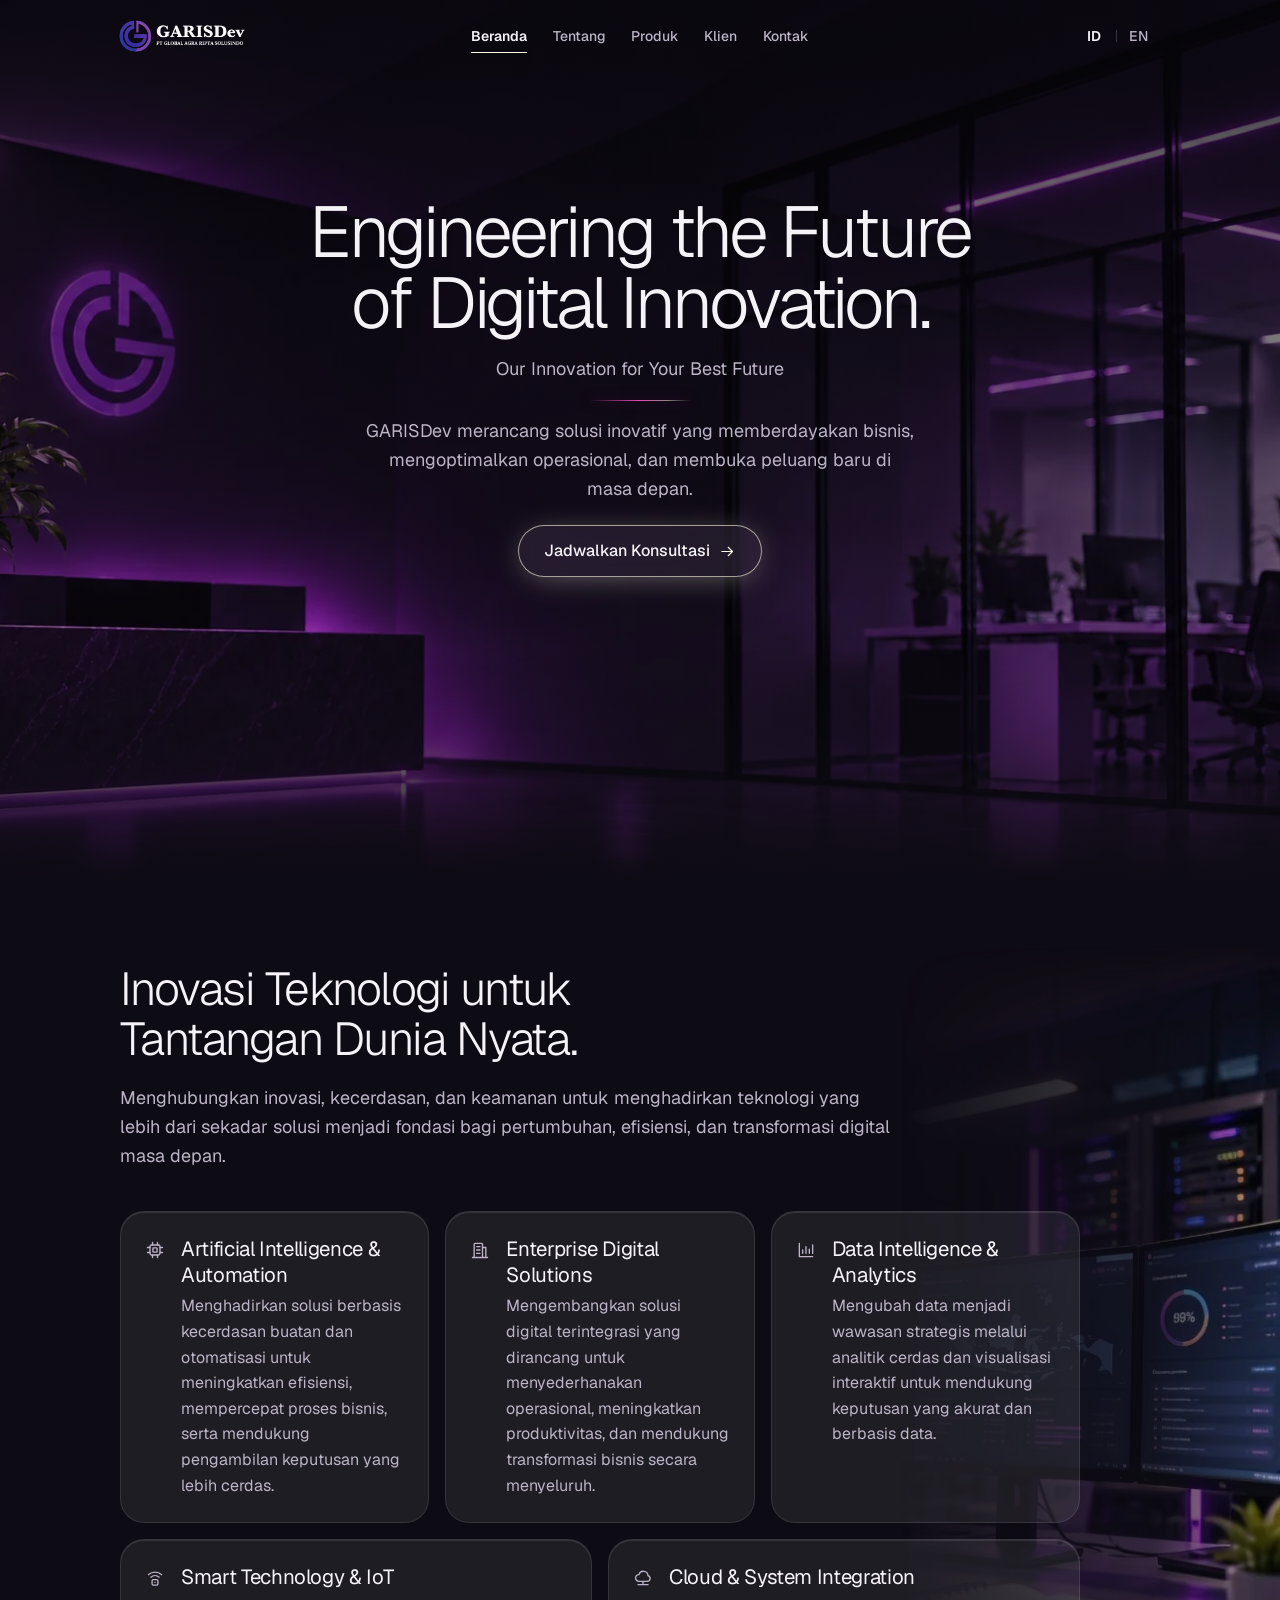
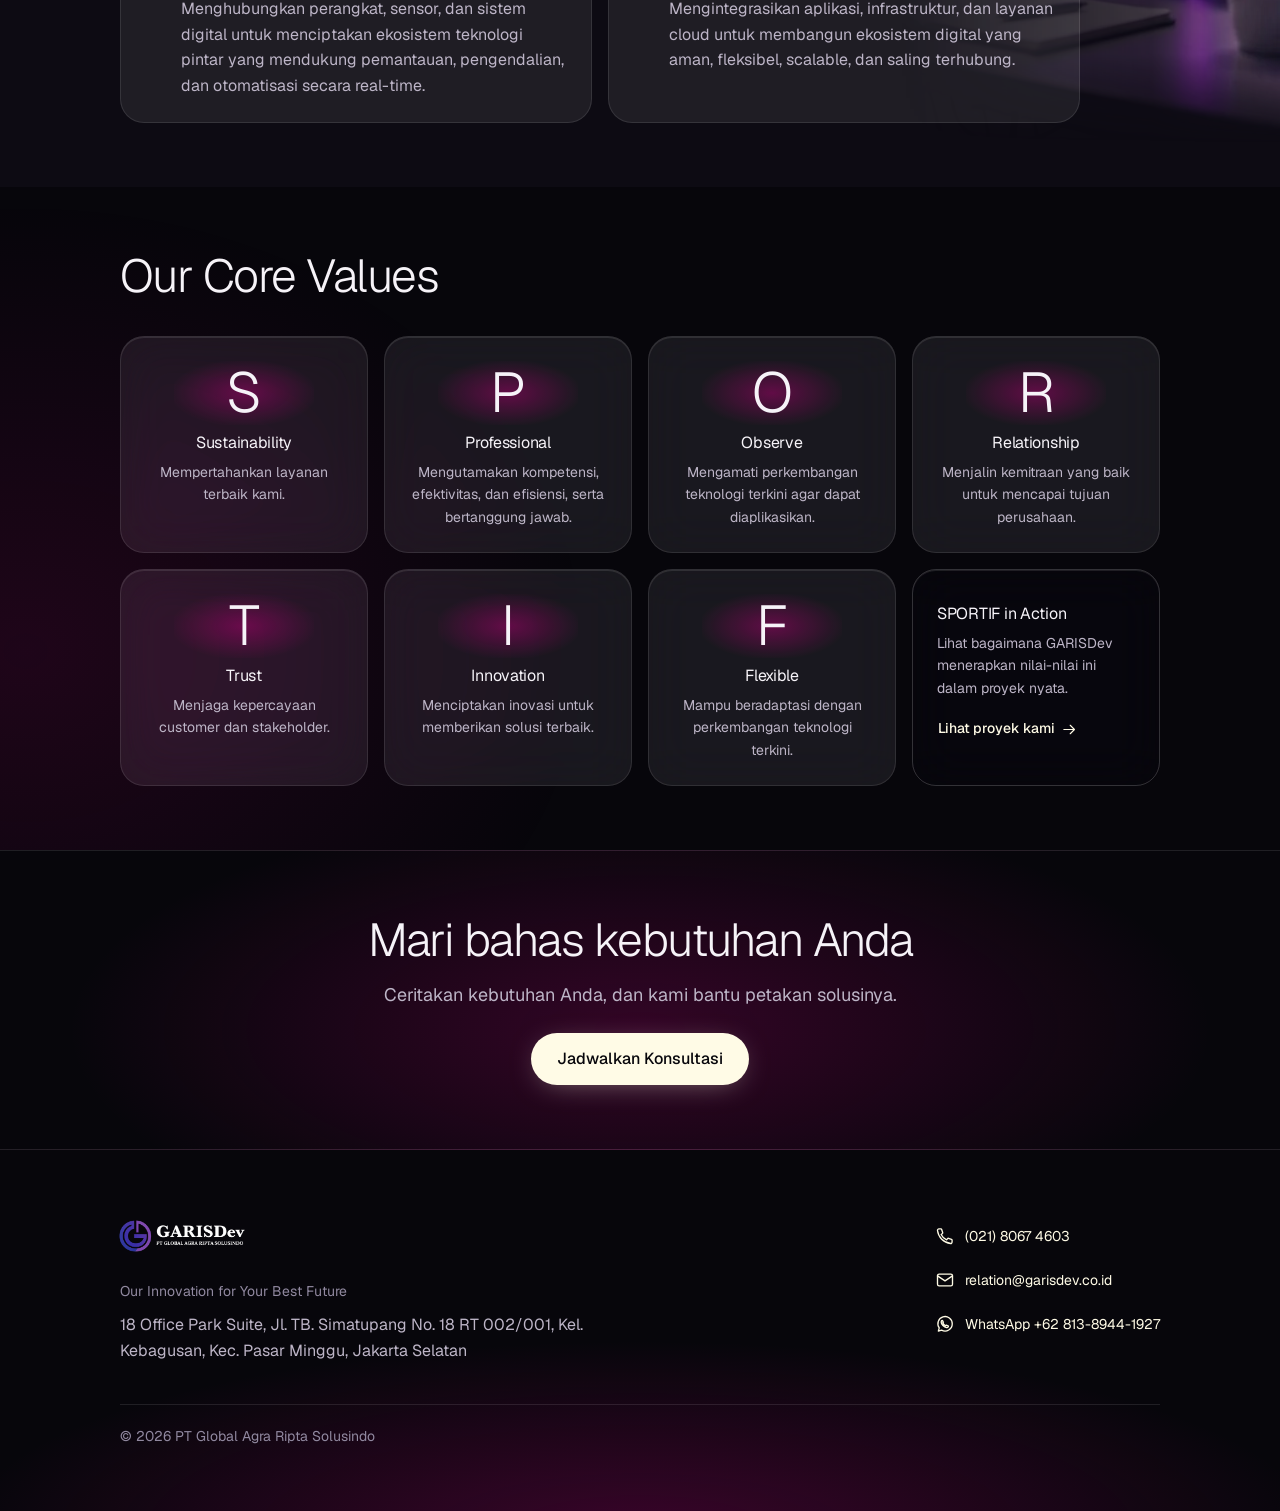
==== commit 8d640fd3: "revisi carousel produk" ====
--- a/index.html
+++ b/index.html
@@ -1149,13 +1149,6 @@
   letter-spacing: .15em;
   text-transform: uppercase;
 }
-.about-intro-eyebrow::before {
-  content: "";
-  width: 34px;
-  height: 2px;
-  border-radius: var(--radius-pill);
-  background: linear-gradient(90deg, #a766ff, var(--magenta-hi));
-}
 .about-intro-title {
   font-size: clamp(1.85rem, 3vw, 2.65rem);
   line-height: 1.15;
@@ -1322,13 +1315,6 @@
   letter-spacing: .15em;
   text-transform: uppercase;
 }
-.about-purpose .purpose-kicker::before {
-  content: "";
-  width: 40px;
-  height: 2px;
-  border-radius: var(--radius-pill);
-  background: linear-gradient(90deg, var(--magenta), var(--magenta-hi));
-}
 .about-purpose .purpose-row {
   display: grid;
   grid-template-columns: minmax(0, .7fr) minmax(0, 1.8fr);
@@ -1474,10 +1460,10 @@
   --products-hero-image: url("[data-uri]");
   display: grid;
   align-items: center;
-  min-height: clamp(340px, 62svh, 640px);
-  padding-block: calc(var(--header-height) + 32px) 32px;
+  min-height: 100svh;
+  padding-block: calc(var(--header-height) + 32px) clamp(48px, 9svh, 104px);
   background-color: var(--bg-0);
-  background-image: linear-gradient(90deg, rgb(7 6 11 / .78) 0%, rgb(7 6 11 / .58) 40%, rgb(7 6 11 / .23) 75%), linear-gradient(180deg, rgb(7 6 11 / .44), transparent 38%, rgb(7 6 11 / .38)), var(--products-hero-image);
+  background-image: linear-gradient(180deg, rgb(7 6 11 / .48) 0%, rgb(7 6 11 / .10) 28% 56%, rgb(7 6 11 / .28) 72%, var(--bg-0) 100%), linear-gradient(90deg, rgb(7 6 11 / .82) 0%, rgb(7 6 11 / .63) 40%, rgb(7 6 11 / .35) 75%), var(--products-hero-image);
   background-position: center;
   background-size: cover;
   background-repeat: no-repeat;
@@ -1508,13 +1494,109 @@
 }
 @media (width < 768px) {
   .view[data-page="products"] > .products-hero {
-    min-height: clamp(300px, 52svh, 480px);
+    min-height: 100svh;
     background-position: 65% center;
-    background-image: linear-gradient(90deg, rgb(7 6 11 / .86), rgb(7 6 11 / .63)), linear-gradient(180deg, rgb(7 6 11 / .40), transparent 45%, rgb(7 6 11 / .45)), var(--products-hero-image);
+    background-image: linear-gradient(180deg, rgb(7 6 11 / .44) 0%, rgb(7 6 11 / .10) 28% 56%, rgb(7 6 11 / .28) 72%, var(--bg-0) 100%), linear-gradient(90deg, rgb(7 6 11 / .88), rgb(7 6 11 / .67)), var(--products-hero-image);
   }
   .view[data-page="products"] .products-hero-copy { max-width: min(100%, 550px); }
   .view[data-page="products"] .products-hero h1 { font-size: clamp(2.25rem, 7.2vw, 3.5rem); }
   .view[data-page="products"] .products-hero-description { margin-top: 14px; }
+}
+
+
+/* Products: centered industry classification carousel (ID / EN) */
+.view[data-page="products"] > .industry-showcase {
+  padding-block: clamp(32px, 4vw, 64px) clamp(48px, 6vw, 88px);
+  background: radial-gradient(ellipse 58% 70% at 65% 100%, rgb(var(--glow-magenta) / .13), transparent 78%), var(--bg-0);
+  overflow: hidden;
+}
+.industry-showcase .industry-heading { display: flex; align-items: end; justify-content: space-between; gap: 22px; margin-bottom: 30px; }
+.industry-showcase .industry-heading-copy { min-width: 0; max-width: 75ch; }
+.industry-showcase .industry-eyebrow { color: #bd9aef; font-size: var(--small); font-weight: 500; letter-spacing: .08em; margin-bottom: 10px; }
+.industry-showcase h2 { font-size: clamp(1.8rem, 3.3vw, 3rem); line-height: 1.15; }
+.industry-showcase .industry-lead { margin-top: 12px; line-height: 1.55; }
+.industry-showcase .industry-controls { display: flex; align-items: center; gap: 8px; flex-shrink: 0; }
+.industry-showcase .industry-counter { font-size: var(--small); font-variant-numeric: tabular-nums; white-space: nowrap; margin-right: 5px; color: var(--text-2); }
+.industry-showcase .industry-arrow { display: grid; place-items: center; width: 44px; height: 44px; border: 1px solid var(--hairline-strong); border-radius: 50%; color: var(--text-1); background: transparent; cursor: pointer; padding: 0; }
+.industry-showcase .industry-arrow svg { width: 20px; height: 20px; }
+.industry-showcase .industry-arrow:not(:disabled):hover { background: var(--glass-fill); border-color: #bd9aef; }
+.industry-showcase .industry-arrow:disabled { opacity: .35; cursor: default; }
+.industry-showcase .industry-viewport {
+  --industry-edge: clamp(30px, 6vw, 72px);
+  position: relative;
+}
+@supports ((backdrop-filter: blur(1px)) or (-webkit-backdrop-filter: blur(1px))) {
+  .industry-showcase .industry-viewport::before,
+  .industry-showcase .industry-viewport::after {
+    position: absolute;
+    inset-block: 0;
+    z-index: 1;
+    width: var(--industry-edge);
+    -webkit-backdrop-filter: blur(6px);
+    backdrop-filter: blur(6px);
+    pointer-events: none;
+    content: "";
+  }
+  .industry-showcase .industry-viewport::before {
+    left: 0;
+    mask-image: linear-gradient(90deg, #000, transparent);
+  }
+  .industry-showcase .industry-viewport::after {
+    right: 0;
+    mask-image: linear-gradient(270deg, #000, transparent);
+  }
+}
+.industry-showcase .industry-track {
+  --card-width: 36%;
+  --card-gap: 16px;
+  position: relative;
+  display: flex;
+  align-items: stretch;
+  gap: var(--card-gap);
+  overflow-x: auto;
+  scroll-snap-type: x mandatory;
+  overscroll-behavior-x: contain;
+  scrollbar-width: none;
+  padding-block: 12px 20px;
+  cursor: grab;
+  mask-image: linear-gradient(90deg, transparent, #000 var(--industry-edge), #000 calc(100% - var(--industry-edge)), transparent);
+}
+.industry-showcase .industry-track::-webkit-scrollbar { display: none; }
+.industry-showcase .industry-track::before,
+.industry-showcase .industry-track::after {
+  content: "";
+  flex: 0 0 calc((100% - var(--card-width)) / 2 - var(--card-gap));
+}
+.industry-showcase .industry-track.is-dragging { scroll-snap-type: none; cursor: grabbing; user-select: none; }
+.industry-showcase .industry-track:focus-visible { outline: none; }
+.industry-showcase .industry-viewport:has(.industry-track:focus-visible) { outline: 2px solid #bd9aef; outline-offset: 4px; border-radius: 22px; }
+
+.industry-showcase .industry-card { flex: 0 0 var(--card-width); min-width: 0; display: flex; flex-direction: column; justify-content: center; scroll-snap-align: center; scroll-snap-stop: always; border: 1px solid var(--hairline-strong); border-radius: 22px; padding: clamp(20px, 2.35vw, 30px); background: linear-gradient(145deg, rgb(255 255 255 / .065), rgb(255 255 255 / .015)), var(--bg-0); overflow: hidden; transform: scale(var(--card-scale, 1)); opacity: var(--card-opacity, 1); transition: border-color .25s, background-color .25s; }
+.industry-showcase .industry-card.is-active { border-color: rgb(189 154 239 / .62); background: linear-gradient(145deg, rgb(189 154 239 / .10), rgb(255 255 255 / .025)), var(--bg-0); box-shadow: inset 0 1px 0 var(--hairline); }
+.industry-showcase .industry-card-visual { display: flex; align-items: center; margin-bottom: 16px; }
+.industry-showcase .industry-icon { width: 30px; height: 30px; color: #bd9aef; flex: none; }
+.industry-showcase .industry-card h3 { font-size: clamp(1.15rem, 1.65vw, 1.45rem); font-weight: 500; line-height: 1.25; letter-spacing: -.025em; overflow-wrap: break-word; }
+.industry-showcase .industry-number { font-weight: 400; color: var(--text-2); }
+.industry-showcase .industry-card p { margin-top: 12px; font-size: var(--small); line-height: 1.55; }
+@media (max-width: 900px) {
+  .industry-showcase .industry-viewport { --industry-edge: 44px; }
+  .industry-showcase .industry-track { --card-width: 62%; }
+}
+@media (max-width: 640px) {
+  .industry-showcase .industry-heading { flex-direction: column; align-items: stretch; gap: 16px; margin-bottom: 20px; }
+  .industry-showcase .industry-controls { align-self: flex-end; }
+  .industry-showcase .industry-viewport { --industry-edge: 16px; }
+  .industry-showcase .industry-track { --card-width: 84%; --card-gap: 12px; }
+  .industry-showcase .industry-card { padding: 20px; }
+}
+@media (prefers-reduced-transparency: reduce), (prefers-contrast: more), (forced-colors: active) {
+  .industry-showcase .industry-track { mask-image: none; }
+  .industry-showcase .industry-viewport::before,
+  .industry-showcase .industry-viewport::after { content: none; }
+}
+
+@media (prefers-reduced-motion: reduce) {
+  .industry-showcase .industry-card { transition: none; }
 }
 
   </style>
@@ -1758,236 +1840,58 @@
     </div>
   </div>
 </section>
-<section class="flagship" aria-labelledby="id-products-flagship-title">
-  <div class="wrap products-title">
-    <h2 id="id-products-flagship-title" data-reveal>Produk unggulan</h2>
-  </div>
-  <article class="product-section section" aria-labelledby="id-wellora-title">
+<section class="section industry-showcase" aria-labelledby="id-products-flagship-title" data-industry-carousel>
   <div class="wrap">
-    <div class="glass product-panel">
-      <div class="product-copy" data-reveal>
-        <h3 id="id-wellora-title">Wellora</h3>
-        <p class="product-category" lang="en">Spa &amp; Wellness Management System</p>
-        <p>Sistem untuk mengelola operasional spa dan wellness, dari booking sampai laporan pendapatan.</p>
-        <ul class="clean-list chip-list ">
-  <li class="chip">Booking</li>
-  <li class="chip">POS</li>
-  <li class="chip">Therapist</li>
-  <li class="chip">Membership</li>
-  <li class="chip">Inventory</li>
-  <li class="chip">Revenue reporting</li>
-</ul>
-        <a class="button button-text" href="?topik=Wellora#id-contact"><span>Konsultasikan produk ini</span><svg class="icon icon-small" width="24" height="24" viewBox="0 0 24 24" aria-hidden="true" focusable="false" fill="none" stroke="currentColor" stroke-width="1.6" stroke-linecap="round" stroke-linejoin="round"><path d="M4 12h15m-6-6 6 6-6 6"/></svg></a>
+    <div class="industry-heading">
+      <div class="industry-heading-copy">
+        <p class="industry-eyebrow" lang="en">OUR PRODUCTS &amp; SOLUTIONS</p>
+        <h2 id="id-products-flagship-title">Solusi Digital untuk Berbagai Industri.</h2>
+        <p class="industry-lead">Rangkaian produk dan platform teknologi GARISDev yang dirancang untuk mendukung operasional, meningkatkan efisiensi, dan menjawab kebutuhan digital di berbagai sektor.</p>
       </div>
-      <figure class="product-art">
-        <div class="product-device" role="img" aria-label="Contoh tampilan Wellora"><div class="device device-wellora" data-sample aria-hidden="true">
-  <div class="device-screen">
-    <div class="screen-status"><span>9:41</span><i></i></div>
-    <div class="screen-head"><span class="screen-app"><svg class="icon" width="24" height="24" viewBox="0 0 24 24" aria-hidden="true" focusable="false" fill="none" stroke="currentColor" stroke-width="1.6" stroke-linecap="round" stroke-linejoin="round"><rect x="4" y="5" width="16" height="15" rx="2"/><path d="M8 3v4m8-4v4M4 10h16m-12 4h2m4 0h2m-8 3h2"/></svg><strong>Wellora</strong></span><svg class="icon" width="24" height="24" viewBox="0 0 24 24" aria-hidden="true" focusable="false" fill="none" stroke="currentColor" stroke-width="1.6" stroke-linecap="round" stroke-linejoin="round"><path d="M18 9a6 6 0 1 0-12 0c0 4-2 5-2 7h16c0-2-2-3-2-7Zm-8 10a2 2 0 0 0 4 0"/></svg></div>
-    <span class="screen-title">Booking hari ini</span>
-    <div class="screen-tabs"><span>Hari ini</span><span>Jadwal</span></div><div class="screen-item"><span><strong>Body massage</strong><small>Terapis A · Ruang 2</small></span><time>09:00</time></div><div class="screen-item"><span><strong>Facial</strong><small>Terapis B · Ruang 3</small></span><time>10:30</time></div><div class="screen-item"><span><strong>Reflexology</strong><small>Terapis A · Ruang 2</small></span><time>13:00</time></div>
-    <div class="screen-bottom"><svg class="icon" width="24" height="24" viewBox="0 0 24 24" aria-hidden="true" focusable="false" fill="none" stroke="currentColor" stroke-width="1.6" stroke-linecap="round" stroke-linejoin="round"><path d="m3 11 9-8 9 8m-16-1v10h14V10m-9 10v-6h4v6"/></svg><svg class="icon" width="24" height="24" viewBox="0 0 24 24" aria-hidden="true" focusable="false" fill="none" stroke="currentColor" stroke-width="1.6" stroke-linecap="round" stroke-linejoin="round"><path d="M8 6h12M8 12h12M8 18h12M4 6h.1M4 12h.1M4 18h.1"/></svg><svg class="icon" width="24" height="24" viewBox="0 0 24 24" aria-hidden="true" focusable="false" fill="none" stroke="currentColor" stroke-width="1.6" stroke-linecap="round" stroke-linejoin="round"><circle cx="12" cy="8" r="3.4"/><path d="M5 20v-1a5 5 0 0 1 5-5h4a5 5 0 0 1 5 5v1"/></svg></div>
-  </div>
-</div></div>
-      </figure>
+      <div class="industry-controls">
+        <span class="industry-counter" data-industry-counter>01 / 07</span>
+        <button type="button" class="industry-arrow" data-industry-toggle data-play-label="Mulai putar otomatis" data-pause-label="Jeda putar otomatis" aria-label="Jeda putar otomatis" aria-controls="id-industry-track" hidden><svg viewBox="0 0 24 24" aria-hidden="true" fill="none" stroke="currentColor" stroke-width="1.6" stroke-linecap="round" stroke-linejoin="round"><path d="M9 5v14m6-14v14"/></svg></button>
+        <button type="button" class="industry-arrow" data-industry-prev aria-label="Geser ke kiri" aria-controls="id-industry-track"><svg viewBox="0 0 24 24" aria-hidden="true" fill="none" stroke="currentColor" stroke-width="1.6" stroke-linecap="round" stroke-linejoin="round"><path d="M19 12H5m6-6-6 6 6 6"/></svg></button>
+        <button type="button" class="industry-arrow" data-industry-next aria-label="Geser ke kanan" aria-controls="id-industry-track"><svg viewBox="0 0 24 24" aria-hidden="true" fill="none" stroke="currentColor" stroke-width="1.6" stroke-linecap="round" stroke-linejoin="round"><path d="M5 12h14m-6-6 6 6-6 6"/></svg></button>
+      </div>
     </div>
-  </div>
-</article>
-<article class="product-section section section-alt" aria-labelledby="id-aparthub-title">
-  <div class="wrap">
-    <div class="glass product-panel is-mirrored">
-      <div class="product-copy" data-reveal>
-        <h3 id="id-aparthub-title">ApartHub</h3>
-        <p class="product-category" lang="en">Residential &amp; Apartment Management Platform</p>
-        <p>Platform pengelolaan hunian dan apartemen untuk penghuni dan pengelola.</p>
-        <ul class="clean-list chip-list ">
-  <li class="chip">Resident app</li>
-  <li class="chip">Billing</li>
-  <li class="chip">Visitor</li>
-  <li class="chip">Service request</li>
-  <li class="chip">Facility booking</li>
-  <li class="chip">Executive dashboard</li>
-</ul>
-        <a class="button button-text" href="?topik=ApartHub#id-contact"><span>Konsultasikan produk ini</span><svg class="icon icon-small" width="24" height="24" viewBox="0 0 24 24" aria-hidden="true" focusable="false" fill="none" stroke="currentColor" stroke-width="1.6" stroke-linecap="round" stroke-linejoin="round"><path d="M4 12h15m-6-6 6 6-6 6"/></svg></a>
-      </div>
-      <figure class="product-art">
-        <div class="product-device" role="img" aria-label="Contoh tampilan ApartHub"><div class="device device-aparthub" data-sample aria-hidden="true">
-  <div class="device-screen">
-    <div class="screen-status"><span>9:41</span><i></i></div>
-    <div class="screen-head"><span class="screen-app"><svg class="icon" width="24" height="24" viewBox="0 0 24 24" aria-hidden="true" focusable="false" fill="none" stroke="currentColor" stroke-width="1.6" stroke-linecap="round" stroke-linejoin="round"><path d="m3 11 9-8 9 8m-16-1v10h14V10m-9 10v-6h4v6"/></svg><strong>ApartHub</strong></span><svg class="icon" width="24" height="24" viewBox="0 0 24 24" aria-hidden="true" focusable="false" fill="none" stroke="currentColor" stroke-width="1.6" stroke-linecap="round" stroke-linejoin="round"><path d="M18 9a6 6 0 1 0-12 0c0 4-2 5-2 7h16c0-2-2-3-2-7Zm-8 10a2 2 0 0 0 4 0"/></svg></div>
-    <span class="screen-title">Portal penghuni</span>
-    <div class="screen-panel is-featured"><small>Booking fasilitas</small><strong>Ruang serbaguna</strong><small>Sabtu · Sesi pagi</small><span class="screen-badge">Terkonfirmasi</span></div><div class="screen-item"><span><strong>Service request</strong><small>Perawatan unit A-12</small></span><span class="screen-badge">Diproses</span></div><div class="screen-item"><span><strong>Akses pengunjung</strong><small>Buat izin berkunjung</small></span></div>
-    <div class="screen-bottom"><svg class="icon" width="24" height="24" viewBox="0 0 24 24" aria-hidden="true" focusable="false" fill="none" stroke="currentColor" stroke-width="1.6" stroke-linecap="round" stroke-linejoin="round"><path d="m3 11 9-8 9 8m-16-1v10h14V10m-9 10v-6h4v6"/></svg><svg class="icon" width="24" height="24" viewBox="0 0 24 24" aria-hidden="true" focusable="false" fill="none" stroke="currentColor" stroke-width="1.6" stroke-linecap="round" stroke-linejoin="round"><path d="M8 6h12M8 12h12M8 18h12M4 6h.1M4 12h.1M4 18h.1"/></svg><svg class="icon" width="24" height="24" viewBox="0 0 24 24" aria-hidden="true" focusable="false" fill="none" stroke="currentColor" stroke-width="1.6" stroke-linecap="round" stroke-linejoin="round"><circle cx="12" cy="8" r="3.4"/><path d="M5 20v-1a5 5 0 0 1 5-5h4a5 5 0 0 1 5 5v1"/></svg></div>
-  </div>
-</div></div>
-      </figure>
-    </div>
-  </div>
-</article>
-<article class="product-section section" aria-labelledby="id-tenanthub-title">
-  <div class="wrap">
-    <div class="glass product-panel">
-      <div class="product-copy" data-reveal>
-        <h3 id="id-tenanthub-title">TenantHub</h3>
-        <p class="product-category" lang="en">Tenant &amp; Mall Management Platform</p>
-        <p>Platform pengelolaan tenant dan mal, dari tagihan sampai kepatuhan.</p>
-        <ul class="clean-list chip-list ">
-  <li class="chip">Tenant portal</li>
-  <li class="chip">Billing</li>
-  <li class="chip">Permit</li>
-  <li class="chip">Loading dock</li>
-  <li class="chip">Service request</li>
-  <li class="chip">Compliance workflow</li>
-</ul>
-        <a class="button button-text" href="?topik=TenantHub#id-contact"><span>Konsultasikan produk ini</span><svg class="icon icon-small" width="24" height="24" viewBox="0 0 24 24" aria-hidden="true" focusable="false" fill="none" stroke="currentColor" stroke-width="1.6" stroke-linecap="round" stroke-linejoin="round"><path d="M4 12h15m-6-6 6 6-6 6"/></svg></a>
-      </div>
-      <figure class="product-art">
-        <div class="product-device" role="img" aria-label="Contoh tampilan TenantHub"><div class="device device-tenanthub" data-sample aria-hidden="true">
-  <div class="device-screen">
-    <div class="screen-status"><span>9:41</span><i></i></div>
-    <div class="screen-head"><span class="screen-app"><svg class="icon" width="24" height="24" viewBox="0 0 24 24" aria-hidden="true" focusable="false" fill="none" stroke="currentColor" stroke-width="1.6" stroke-linecap="round" stroke-linejoin="round"><rect x="5" y="3" width="14" height="18" rx="1"/><path d="M9 7h1m4 0h1m-6 4h1m4 0h1m-6 4h1m4 0h1m-4 6v-3h2v3"/></svg><strong>TenantHub</strong></span><svg class="icon" width="24" height="24" viewBox="0 0 24 24" aria-hidden="true" focusable="false" fill="none" stroke="currentColor" stroke-width="1.6" stroke-linecap="round" stroke-linejoin="round"><path d="M18 9a6 6 0 1 0-12 0c0 4-2 5-2 7h16c0-2-2-3-2-7Zm-8 10a2 2 0 0 0 4 0"/></svg></div>
-    <span class="screen-title">Portal tenant</span>
-    <div class="screen-tabs"><span>Tagihan</span><span>Perizinan</span></div><div class="screen-panel is-featured"><small>Tagihan terbaru</small><strong>Sewa unit L-12</strong><small>Periode berjalan</small><span class="screen-badge">Menunggu</span></div><div class="screen-item"><span><strong>Izin operasional</strong><small>Dokumen tenant</small></span><span class="screen-badge">Disetujui</span></div><div class="screen-item"><span><strong>Akses loading dock</strong><small>Permintaan baru</small></span></div>
-    <div class="screen-bottom"><svg class="icon" width="24" height="24" viewBox="0 0 24 24" aria-hidden="true" focusable="false" fill="none" stroke="currentColor" stroke-width="1.6" stroke-linecap="round" stroke-linejoin="round"><path d="m3 11 9-8 9 8m-16-1v10h14V10m-9 10v-6h4v6"/></svg><svg class="icon" width="24" height="24" viewBox="0 0 24 24" aria-hidden="true" focusable="false" fill="none" stroke="currentColor" stroke-width="1.6" stroke-linecap="round" stroke-linejoin="round"><path d="M8 6h12M8 12h12M8 18h12M4 6h.1M4 12h.1M4 18h.1"/></svg><svg class="icon" width="24" height="24" viewBox="0 0 24 24" aria-hidden="true" focusable="false" fill="none" stroke="currentColor" stroke-width="1.6" stroke-linecap="round" stroke-linejoin="round"><circle cx="12" cy="8" r="3.4"/><path d="M5 20v-1a5 5 0 0 1 5-5h4a5 5 0 0 1 5 5v1"/></svg></div>
-  </div>
-</div></div>
-      </figure>
-    </div>
-  </div>
-</article>
-<article class="product-section section section-alt" aria-labelledby="id-propera-title">
-  <div class="wrap">
-    <div class="glass product-panel is-mirrored">
-      <div class="product-copy" data-reveal>
-        <h3 id="id-propera-title">Propera</h3>
-        <p class="product-category" lang="en">Property Developer Management Platform</p>
-        <p>Platform untuk developer properti, dari prospek sampai layanan purna jual.</p>
-        <ul class="clean-list chip-list ">
-  <li class="chip">Lead management</li>
-  <li class="chip">Booking unit</li>
-  <li class="chip">Unit inventory</li>
-  <li class="chip">Payment collection</li>
-  <li class="chip">Handover</li>
-  <li class="chip">After-sales</li>
-</ul>
-        <a class="button button-text" href="?topik=Propera#id-contact"><span>Konsultasikan produk ini</span><svg class="icon icon-small" width="24" height="24" viewBox="0 0 24 24" aria-hidden="true" focusable="false" fill="none" stroke="currentColor" stroke-width="1.6" stroke-linecap="round" stroke-linejoin="round"><path d="M4 12h15m-6-6 6 6-6 6"/></svg></a>
-      </div>
-      <figure class="product-art">
-        <div class="product-device" role="img" aria-label="Contoh tampilan Propera"><div class="device device-propera" data-sample aria-hidden="true">
-  <div class="device-screen">
-    <div class="screen-status"><span>9:41</span><i></i></div>
-    <div class="screen-head"><span class="screen-app"><svg class="icon" width="24" height="24" viewBox="0 0 24 24" aria-hidden="true" focusable="false" fill="none" stroke="currentColor" stroke-width="1.6" stroke-linecap="round" stroke-linejoin="round"><rect x="3" y="3" width="7" height="7" rx="1"/><rect x="14" y="3" width="7" height="7" rx="1"/><rect x="3" y="14" width="7" height="7" rx="1"/><rect x="14" y="14" width="7" height="7" rx="1"/></svg><strong>Propera</strong></span><svg class="icon" width="24" height="24" viewBox="0 0 24 24" aria-hidden="true" focusable="false" fill="none" stroke="currentColor" stroke-width="1.6" stroke-linecap="round" stroke-linejoin="round"><path d="M18 9a6 6 0 1 0-12 0c0 4-2 5-2 7h16c0-2-2-3-2-7Zm-8 10a2 2 0 0 0 4 0"/></svg></div>
-    <span class="screen-title">Inventaris unit</span>
-    <div class="screen-tabs"><span>Blok A</span><span>Blok B</span><span>Semua</span></div><div class="screen-units"><span>A-6</span><span>A-7</span><span>A-8</span><span>A-9</span><span>A-10</span><span>A-11</span><span>A-12</span><span>A-13</span><span>A-14</span><span>A-15</span><span>A-16</span><span>A-17</span></div><div class="screen-item"><span><strong>Unit A-12</strong><small>Tipe sudut</small></span><span class="screen-badge">Dipesan</span></div>
-    <div class="screen-bottom"><svg class="icon" width="24" height="24" viewBox="0 0 24 24" aria-hidden="true" focusable="false" fill="none" stroke="currentColor" stroke-width="1.6" stroke-linecap="round" stroke-linejoin="round"><path d="m3 11 9-8 9 8m-16-1v10h14V10m-9 10v-6h4v6"/></svg><svg class="icon" width="24" height="24" viewBox="0 0 24 24" aria-hidden="true" focusable="false" fill="none" stroke="currentColor" stroke-width="1.6" stroke-linecap="round" stroke-linejoin="round"><path d="M8 6h12M8 12h12M8 18h12M4 6h.1M4 12h.1M4 18h.1"/></svg><svg class="icon" width="24" height="24" viewBox="0 0 24 24" aria-hidden="true" focusable="false" fill="none" stroke="currentColor" stroke-width="1.6" stroke-linecap="round" stroke-linejoin="round"><circle cx="12" cy="8" r="3.4"/><path d="M5 20v-1a5 5 0 0 1 5-5h4a5 5 0 0 1 5 5v1"/></svg></div>
-  </div>
-</div></div>
-      </figure>
-    </div>
-  </div>
-</article>
-<article class="product-section section" aria-labelledby="id-stayora-title">
-  <div class="wrap">
-    <div class="glass product-panel">
-      <div class="product-copy" data-reveal>
-        <h3 id="id-stayora-title">Stayora</h3>
-        <p class="product-category" lang="en">Hotel Management &amp; Guest Experience Platform</p>
-        <p>Platform manajemen hotel dan pengalaman tamu, dari reservasi sampai layanan kamar.</p>
-        <ul class="clean-list chip-list ">
-  <li class="chip">Reservation</li>
-  <li class="chip">Guest profile</li>
-  <li class="chip">Housekeeping</li>
-  <li class="chip">Room service</li>
-  <li class="chip">Billing</li>
-  <li class="chip">Hotel dashboard</li>
-</ul>
-        <a class="button button-text" href="?topik=Stayora#id-contact"><span>Konsultasikan produk ini</span><svg class="icon icon-small" width="24" height="24" viewBox="0 0 24 24" aria-hidden="true" focusable="false" fill="none" stroke="currentColor" stroke-width="1.6" stroke-linecap="round" stroke-linejoin="round"><path d="M4 12h15m-6-6 6 6-6 6"/></svg></a>
-      </div>
-      <figure class="product-art">
-        <div class="product-device" role="img" aria-label="Contoh tampilan Stayora"><div class="device device-stayora" data-sample aria-hidden="true">
-  <div class="device-screen">
-    <div class="screen-status"><span>9:41</span><i></i></div>
-    <div class="screen-head"><span class="screen-app"><svg class="icon" width="24" height="24" viewBox="0 0 24 24" aria-hidden="true" focusable="false" fill="none" stroke="currentColor" stroke-width="1.6" stroke-linecap="round" stroke-linejoin="round"><path d="M3 19v-9m18 9v-7a2 2 0 0 0-2-2h-9v7m-7 0h18m-14-4a2 2 0 1 0 0-4 2 2 0 0 0 0 4Z"/></svg><strong>Stayora</strong></span><svg class="icon" width="24" height="24" viewBox="0 0 24 24" aria-hidden="true" focusable="false" fill="none" stroke="currentColor" stroke-width="1.6" stroke-linecap="round" stroke-linejoin="round"><path d="M18 9a6 6 0 1 0-12 0c0 4-2 5-2 7h16c0-2-2-3-2-7Zm-8 10a2 2 0 0 0 4 0"/></svg></div>
-    <span class="screen-title">Status kamar</span>
-    <div class="screen-tabs"><span>Kamar</span><span>Housekeeping</span></div><div class="screen-panel is-featured"><small>Check-in</small><strong>Reservasi hari ini</strong><small>Tamu masuk dan keluar</small></div><div class="screen-item"><span><strong>Kamar 204</strong><small>Housekeeping</small></span><span class="screen-badge">Siap</span></div><div class="screen-item"><span><strong>Kamar 208</strong><small>Pembersihan</small></span><span class="screen-badge">Diproses</span></div>
-    <div class="screen-bottom"><svg class="icon" width="24" height="24" viewBox="0 0 24 24" aria-hidden="true" focusable="false" fill="none" stroke="currentColor" stroke-width="1.6" stroke-linecap="round" stroke-linejoin="round"><path d="m3 11 9-8 9 8m-16-1v10h14V10m-9 10v-6h4v6"/></svg><svg class="icon" width="24" height="24" viewBox="0 0 24 24" aria-hidden="true" focusable="false" fill="none" stroke="currentColor" stroke-width="1.6" stroke-linecap="round" stroke-linejoin="round"><path d="M8 6h12M8 12h12M8 18h12M4 6h.1M4 12h.1M4 18h.1"/></svg><svg class="icon" width="24" height="24" viewBox="0 0 24 24" aria-hidden="true" focusable="false" fill="none" stroke="currentColor" stroke-width="1.6" stroke-linecap="round" stroke-linejoin="round"><circle cx="12" cy="8" r="3.4"/><path d="M5 20v-1a5 5 0 0 1 5-5h4a5 5 0 0 1 5 5v1"/></svg></div>
-  </div>
-</div></div>
-      </figure>
-    </div>
-  </div>
-</article>
-<article class="product-section section section-alt" aria-labelledby="id-goambulan-title">
-  <div class="wrap">
-    <div class="glass product-panel is-mirrored">
-      <div class="product-copy" data-reveal>
-        <h3 id="id-goambulan-title">GoAmbulan</h3>
-        <p class="product-category" lang="en">Healthcare On-Demand Platform</p>
-        <p>Platform layanan ambulans on-demand, dari pemesanan sampai pemantauan operator.</p>
-        <ul class="clean-list chip-list ">
-  <li class="chip">Ambulance booking</li>
-  <li class="chip">Dispatch</li>
-  <li class="chip">Tracking</li>
-  <li class="chip">Patient trip management</li>
-  <li class="chip">Operator monitoring</li>
-</ul>
-        <a class="button button-text" href="?topik=GoAmbulan#id-contact"><span>Konsultasikan produk ini</span><svg class="icon icon-small" width="24" height="24" viewBox="0 0 24 24" aria-hidden="true" focusable="false" fill="none" stroke="currentColor" stroke-width="1.6" stroke-linecap="round" stroke-linejoin="round"><path d="M4 12h15m-6-6 6 6-6 6"/></svg></a>
-      </div>
-      <figure class="product-art">
-        <div class="product-device" role="img" aria-label="Contoh tampilan GoAmbulan"><div class="device device-goambulan" data-sample aria-hidden="true">
-  <div class="device-screen">
-    <div class="screen-status"><span>9:41</span><i></i></div>
-    <div class="screen-head"><span class="screen-app"><svg class="icon" width="24" height="24" viewBox="0 0 24 24" aria-hidden="true" focusable="false" fill="none" stroke="currentColor" stroke-width="1.6" stroke-linecap="round" stroke-linejoin="round"><path d="M19 9.5c0 4.5-7 11.5-7 11.5S5 14 5 9.5a7 7 0 1 1 14 0Z"/><circle cx="12" cy="9.5" r="2.2"/></svg><strong>GoAmbulan</strong></span><svg class="icon" width="24" height="24" viewBox="0 0 24 24" aria-hidden="true" focusable="false" fill="none" stroke="currentColor" stroke-width="1.6" stroke-linecap="round" stroke-linejoin="round"><path d="M18 9a6 6 0 1 0-12 0c0 4-2 5-2 7h16c0-2-2-3-2-7Zm-8 10a2 2 0 0 0 4 0"/></svg></div>
-    <span class="screen-title">Pelacakan unit</span>
-    <div class="screen-map"><i class="screen-route"></i><i class="screen-marker"></i></div><div class="screen-item"><span><strong>Unit A-12</strong><small>Menuju titik jemput</small></span><span class="screen-badge">Aktif</span></div><div class="screen-meta"><i></i>Dalam perjalanan</div>
-    <div class="screen-bottom"><svg class="icon" width="24" height="24" viewBox="0 0 24 24" aria-hidden="true" focusable="false" fill="none" stroke="currentColor" stroke-width="1.6" stroke-linecap="round" stroke-linejoin="round"><path d="m3 11 9-8 9 8m-16-1v10h14V10m-9 10v-6h4v6"/></svg><svg class="icon" width="24" height="24" viewBox="0 0 24 24" aria-hidden="true" focusable="false" fill="none" stroke="currentColor" stroke-width="1.6" stroke-linecap="round" stroke-linejoin="round"><path d="M8 6h12M8 12h12M8 18h12M4 6h.1M4 12h.1M4 18h.1"/></svg><svg class="icon" width="24" height="24" viewBox="0 0 24 24" aria-hidden="true" focusable="false" fill="none" stroke="currentColor" stroke-width="1.6" stroke-linecap="round" stroke-linejoin="round"><circle cx="12" cy="8" r="3.4"/><path d="M5 20v-1a5 5 0 0 1 5-5h4a5 5 0 0 1 5 5v1"/></svg></div>
-  </div>
-</div></div>
-      </figure>
-    </div>
-  </div>
-</article>
-<article class="product-section section" aria-labelledby="id-aira-title">
-  <div class="wrap">
-    <div class="glass product-panel">
-      <div class="product-copy" data-reveal>
-        <h3 id="id-aira-title">AIRA</h3>
-        <p class="product-category" lang="en">Advanced Intelligence Research &amp; Analytics</p>
-        <p>Platform riset dan analitik untuk monitoring dan pelaporan intelijen.</p>
-        <ul class="clean-list chip-list ">
-  <li class="chip">Research</li>
-  <li class="chip">Monitoring</li>
-  <li class="chip">Sentiment analysis</li>
-  <li class="chip">Investigation workspace</li>
-  <li class="chip">Intelligence reporting</li>
-</ul>
-        <a class="button button-text" href="?topik=AIRA#id-contact"><span>Konsultasikan produk ini</span><svg class="icon icon-small" width="24" height="24" viewBox="0 0 24 24" aria-hidden="true" focusable="false" fill="none" stroke="currentColor" stroke-width="1.6" stroke-linecap="round" stroke-linejoin="round"><path d="M4 12h15m-6-6 6 6-6 6"/></svg></a>
-      </div>
-      <figure class="product-art">
-        <div class="product-device" role="img" aria-label="Contoh tampilan AIRA"><div class="device device-aira" data-sample aria-hidden="true">
-  <div class="device-screen">
-    <div class="screen-status"><span>9:41</span><i></i></div>
-    <div class="screen-head"><span class="screen-app"><svg class="icon" width="24" height="24" viewBox="0 0 24 24" aria-hidden="true" focusable="false" fill="none" stroke="currentColor" stroke-width="1.6" stroke-linecap="round" stroke-linejoin="round"><path d="M4 4v16h16M8 15v-3m5 3V8m5 7v-5"/></svg><strong>AIRA</strong></span><svg class="icon" width="24" height="24" viewBox="0 0 24 24" aria-hidden="true" focusable="false" fill="none" stroke="currentColor" stroke-width="1.6" stroke-linecap="round" stroke-linejoin="round"><path d="M18 9a6 6 0 1 0-12 0c0 4-2 5-2 7h16c0-2-2-3-2-7Zm-8 10a2 2 0 0 0 4 0"/></svg></div>
-    <span class="screen-title">Tren sentimen</span>
-    <div class="screen-tabs"><span>Monitoring</span><span>Sentimen</span></div><div class="screen-chart"></div><div class="screen-meta"><i></i>Tren percakapan</div><div class="screen-item"><span><strong>Ringkasan topik</strong><small>Pemantauan umum</small></span></div>
-    <div class="screen-bottom"><svg class="icon" width="24" height="24" viewBox="0 0 24 24" aria-hidden="true" focusable="false" fill="none" stroke="currentColor" stroke-width="1.6" stroke-linecap="round" stroke-linejoin="round"><path d="m3 11 9-8 9 8m-16-1v10h14V10m-9 10v-6h4v6"/></svg><svg class="icon" width="24" height="24" viewBox="0 0 24 24" aria-hidden="true" focusable="false" fill="none" stroke="currentColor" stroke-width="1.6" stroke-linecap="round" stroke-linejoin="round"><path d="M8 6h12M8 12h12M8 18h12M4 6h.1M4 12h.1M4 18h.1"/></svg><svg class="icon" width="24" height="24" viewBox="0 0 24 24" aria-hidden="true" focusable="false" fill="none" stroke="currentColor" stroke-width="1.6" stroke-linecap="round" stroke-linejoin="round"><circle cx="12" cy="8" r="3.4"/><path d="M5 20v-1a5 5 0 0 1 5-5h4a5 5 0 0 1 5 5v1"/></svg></div>
-  </div>
-</div></div>
-      </figure>
-    </div>
-  </div>
-</article>
-</section>
-<section class="section section-alt glow-right" aria-labelledby="id-products-services-title">
-  <div class="wrap split">
-    <div data-reveal><h2 id="id-products-services-title">Mitra teknologi end-to-end</h2><p class="prose">Dari strategi sampai support, kami bantu mempercepat transformasi digital di proses operasional, layanan pelanggan, dan pengambilan keputusan.</p></div>
-    <div data-reveal><ul class="clean-list glass list-panel">
-<li class="service-row"><svg class="icon" width="24" height="24" viewBox="0 0 24 24" aria-hidden="true" focusable="false" fill="none" stroke="currentColor" stroke-width="1.6" stroke-linecap="round" stroke-linejoin="round"><path d="M5 4v15h15M8 14l4-4 3 2 5-6m-5 0h5v5"/></svg><div><h3>Digital Strategy &amp; Consulting</h3><p>Memetakan kebutuhan bisnis dan merumuskan roadmap teknologi yang realistis.</p></div></li>
-<li class="service-row"><svg class="icon" width="24" height="24" viewBox="0 0 24 24" aria-hidden="true" focusable="false" fill="none" stroke="currentColor" stroke-width="1.6" stroke-linecap="round" stroke-linejoin="round"><rect x="3" y="4" width="18" height="16" rx="2"/><path d="M3 9h18m-11 4-2 2 2 2m4-4 2 2-2 2"/></svg><div><h3>Web Application Development</h3><p>Membangun aplikasi web yang bisa berkembang bersama proses bisnis Anda.</p></div></li>
-<li class="service-row"><svg class="icon" width="24" height="24" viewBox="0 0 24 24" aria-hidden="true" focusable="false" fill="none" stroke="currentColor" stroke-width="1.6" stroke-linecap="round" stroke-linejoin="round"><rect x="7" y="2.5" width="10" height="19" rx="2"/><path d="M11 18.5h2"/></svg><div><h3>Mobile App Development</h3><p>Aplikasi Android dan iOS untuk pelanggan maupun tim lapangan.</p></div></li>
-<li class="service-row"><svg class="icon" width="24" height="24" viewBox="0 0 24 24" aria-hidden="true" focusable="false" fill="none" stroke="currentColor" stroke-width="1.6" stroke-linecap="round" stroke-linejoin="round"><path d="M9 14.5l6-5m-6.4 6.2-1.8 1.8a3.5 3.5 0 0 1-5-5l4.1-4.1a3.5 3.5 0 0 1 4.9 0m2.4 7.2a3.5 3.5 0 0 0 4.9 0l4.1-4.1a3.5 3.5 0 0 0-5-5l-1.8 1.8"/></svg><div><h3>System Integration</h3><p>Menghubungkan sistem yang sudah ada lewat API dan integrasi data.</p></div></li>
-<li class="service-row"><svg class="icon" width="24" height="24" viewBox="0 0 24 24" aria-hidden="true" focusable="false" fill="none" stroke="currentColor" stroke-width="1.6" stroke-linecap="round" stroke-linejoin="round"><path d="M4 4v16h16M8 15v-3m5 3V8m5 7v-5"/></svg><div><h3>Dashboard &amp; Business Intelligence</h3><p>Mengubah data operasional jadi laporan yang siap dipakai untuk mengambil keputusan.</p></div></li>
-</ul></div>
+    <div class="industry-viewport"><ul class="clean-list industry-track" id="id-industry-track" data-industry-track tabindex="0" aria-label="Solusi Digital untuk Berbagai Industri.">
+      <li class="industry-card">
+        <div class="industry-card-visual"><svg class="industry-icon" viewBox="0 0 24 24" aria-hidden="true" focusable="false" fill="none" stroke="currentColor" stroke-width="1.5" stroke-linecap="round" stroke-linejoin="round"><path d="M3 21V4h10v17M13 9h8v12M1 21h22M7 8h2M7 12h2M7 16h2M16 13h2M16 17h2"/></svg></div>
+        <h3 lang="en"><span class="industry-number">01 | </span>Property &amp; Building Management</h3>
+        <p>Solusi pengelolaan apartemen, properti, penyewa, fasilitas, dan operasional gedung secara terintegrasi.</p>
+      </li>
+      <li class="industry-card">
+        <div class="industry-card-visual"><svg class="industry-icon" viewBox="0 0 24 24" aria-hidden="true" focusable="false" fill="none" stroke="currentColor" stroke-width="1.5" stroke-linecap="round" stroke-linejoin="round"><path d="M3 18v3m18-3v3M3 18h18v-5a3 3 0 0 0-3-3H6a3 3 0 0 0-3 3v5ZM5 10V5h14v5M12 5v5"/></svg></div>
+        <h3 lang="en"><span class="industry-number">02 | </span>Hospitality &amp; Lifestyle</h3>
+        <p>Platform digital untuk manajemen akomodasi, reservasi, layanan pelanggan, dan operasional hospitality.</p>
+      </li>
+      <li class="industry-card">
+        <div class="industry-card-visual"><svg class="industry-icon" viewBox="0 0 24 24" aria-hidden="true" focusable="false" fill="none" stroke="currentColor" stroke-width="1.5" stroke-linecap="round" stroke-linejoin="round"><rect x="3" y="7" width="18" height="14" rx="2"/><path d="M8 7V4h8v3M3 13h18M10 13v3h4v-3"/></svg></div>
+        <h3 lang="en"><span class="industry-number">03 | </span>Enterprise &amp; Business Management</h3>
+        <p>Sistem manajemen bisnis untuk mengelola keuangan, anggaran, aset, dan proses operasional perusahaan.</p>
+      </li>
+      <li class="industry-card">
+        <div class="industry-card-visual"><svg class="industry-icon" viewBox="0 0 24 24" aria-hidden="true" focusable="false" fill="none" stroke="currentColor" stroke-width="1.5" stroke-linecap="round" stroke-linejoin="round"><path d="M12 4v16M12 5C7 0 3 5 5 9c-5 3-2 9 2 9 0 4 5 4 5 1m0-14c5-5 9 0 7 4 5 3 2 9-2 9 0 4-5 4-5 1M5 9h3l2 3m9-3h-3l-2 3M7 18v-4m10 4v-4"/></svg></div>
+        <h3 lang="en"><span class="industry-number">04 | </span>AI &amp; Intelligent Solutions</h3>
+        <p>Solusi kecerdasan buatan dan otomatisasi untuk optimalisasi proses, analisis informasi, dan produktivitas.</p>
+      </li>
+      <li class="industry-card">
+        <div class="industry-card-visual"><svg class="industry-icon" viewBox="0 0 24 24" aria-hidden="true" focusable="false" fill="none" stroke="currentColor" stroke-width="1.5" stroke-linecap="round" stroke-linejoin="round"><path d="m12 11-5 10m5-10 5 10M9 17h6M6 3a8 8 0 0 0 0 12m12-12a8 8 0 0 1 0 12M9 6a4 4 0 0 0 0 6m6-6a4 4 0 0 1 0 6"/><circle cx="12" cy="9" r="1.5"/></svg></div>
+        <h3 lang="en"><span class="industry-number">05 | </span>Smart Monitoring &amp; IoT</h3>
+        <p>Platform pemantauan dan integrasi perangkat pintar untuk meningkatkan visibilitas serta pengendalian operasional.</p>
+      </li>
+      <li class="industry-card">
+        <div class="industry-card-visual"><svg class="industry-icon" viewBox="0 0 24 24" aria-hidden="true" focusable="false" fill="none" stroke="currentColor" stroke-width="1.5" stroke-linecap="round" stroke-linejoin="round"><path d="M12 3 4 6v6c0 5 4 8 8 10 4-2 8-5 8-10V6l-8-3Zm-4 9 3 3 5-6"/></svg></div>
+        <h3 lang="en"><span class="industry-number">06 | </span>Digital Security &amp; Intelligence</h3>
+        <p>Solusi perlindungan informasi, pemantauan keamanan, dan pengelolaan data untuk mendukung kebutuhan organisasi.</p>
+      </li>
+      <li class="industry-card">
+        <div class="industry-card-visual"><svg class="industry-icon" viewBox="0 0 24 24" aria-hidden="true" focusable="false" fill="none" stroke="currentColor" stroke-width="1.5" stroke-linecap="round" stroke-linejoin="round"><path d="m12 3 10 5-10 5L2 8l10-5Zm-10 9 10 5 10-5M2 16l10 5 10-5"/></svg></div>
+        <h3 lang="en"><span class="industry-number">07 | </span>Custom Enterprise Solutions</h3>
+        <p>Pengembangan aplikasi dan platform digital yang disesuaikan dengan kebutuhan serta proses bisnis setiap organisasi.</p>
+      </li>
+    </ul></div>
   </div>
 </section>
 <section class="section " aria-labelledby="id-products-solutions-title">
@@ -2426,225 +2330,59 @@
     </div>
   </div>
 </section>
-<section class="flagship" aria-labelledby="en-products-flagship-title">
-  <div class="wrap products-title">
-    <h2 id="en-products-flagship-title" data-reveal>Flagship products</h2>
-  </div>
-  <article class="product-section section" aria-labelledby="en-wellora-title">
+<section class="section industry-showcase" aria-labelledby="en-products-flagship-title" data-industry-carousel>
   <div class="wrap">
-    <div class="glass product-panel">
-      <div class="product-copy" data-reveal>
-        <h3 id="en-wellora-title">Wellora</h3>
-        <p class="product-category" lang="en">Spa &amp; Wellness Management System</p>
-        <p>Manage spa and wellness operations, from bookings to revenue reports.</p>
-        <ul class="clean-list chip-list ">
-  <li class="chip">Booking</li>
-  <li class="chip">POS</li>
-  <li class="chip">Therapist</li>
-  <li class="chip">Membership</li>
-  <li class="chip">Inventory</li>
-  <li class="chip">Revenue reporting</li>
-</ul>
-        <a class="button button-text" href="?topik=Wellora#en-contact"><span>Discuss this product</span><svg class="icon icon-small" width="24" height="24" viewBox="0 0 24 24" aria-hidden="true" focusable="false" fill="none" stroke="currentColor" stroke-width="1.6" stroke-linecap="round" stroke-linejoin="round"><path d="M4 12h15m-6-6 6 6-6 6"/></svg></a>
+    <div class="industry-heading">
+      <div class="industry-heading-copy">
+        <p class="industry-eyebrow" lang="en">OUR PRODUCTS &amp; SOLUTIONS</p>
+        <h2 id="en-products-flagship-title">Digital Solutions for Diverse Industries.</h2>
+        <p class="industry-lead">A range of GARISDev products and technology platforms designed to support operations, improve efficiency, and meet digital needs across various sectors.</p>
       </div>
-      <figure class="product-art">
-        <div class="product-device" role="img" aria-label="Sample Wellora interface"><div class="device device-wellora" data-sample aria-hidden="true">
-  <div class="device-screen">
-    <div class="screen-status"><span>9:41</span><i></i></div>
-    <div class="screen-head"><span class="screen-app"><svg class="icon" width="24" height="24" viewBox="0 0 24 24" aria-hidden="true" focusable="false" fill="none" stroke="currentColor" stroke-width="1.6" stroke-linecap="round" stroke-linejoin="round"><rect x="4" y="5" width="16" height="15" rx="2"/><path d="M8 3v4m8-4v4M4 10h16m-12 4h2m4 0h2m-8 3h2"/></svg><strong>Wellora</strong></span><svg class="icon" width="24" height="24" viewBox="0 0 24 24" aria-hidden="true" focusable="false" fill="none" stroke="currentColor" stroke-width="1.6" stroke-linecap="round" stroke-linejoin="round"><path d="M18 9a6 6 0 1 0-12 0c0 4-2 5-2 7h16c0-2-2-3-2-7Zm-8 10a2 2 0 0 0 4 0"/></svg></div>
-    <span class="screen-title">Today&#x27;s bookings</span>
-    <div class="screen-tabs"><span>Today</span><span>Schedule</span></div><div class="screen-item"><span><strong>Body massage</strong><small>Therapist A · Room 2</small></span><time>09:00</time></div><div class="screen-item"><span><strong>Facial</strong><small>Therapist B · Room 3</small></span><time>10:30</time></div><div class="screen-item"><span><strong>Reflexology</strong><small>Therapist A · Room 2</small></span><time>13:00</time></div>
-    <div class="screen-bottom"><svg class="icon" width="24" height="24" viewBox="0 0 24 24" aria-hidden="true" focusable="false" fill="none" stroke="currentColor" stroke-width="1.6" stroke-linecap="round" stroke-linejoin="round"><path d="m3 11 9-8 9 8m-16-1v10h14V10m-9 10v-6h4v6"/></svg><svg class="icon" width="24" height="24" viewBox="0 0 24 24" aria-hidden="true" focusable="false" fill="none" stroke="currentColor" stroke-width="1.6" stroke-linecap="round" stroke-linejoin="round"><path d="M8 6h12M8 12h12M8 18h12M4 6h.1M4 12h.1M4 18h.1"/></svg><svg class="icon" width="24" height="24" viewBox="0 0 24 24" aria-hidden="true" focusable="false" fill="none" stroke="currentColor" stroke-width="1.6" stroke-linecap="round" stroke-linejoin="round"><circle cx="12" cy="8" r="3.4"/><path d="M5 20v-1a5 5 0 0 1 5-5h4a5 5 0 0 1 5 5v1"/></svg></div>
-  </div>
-</div></div>
-      </figure>
+      <div class="industry-controls">
+        <span class="industry-counter" data-industry-counter>01 / 07</span>
+        <button type="button" class="industry-arrow" data-industry-toggle data-play-label="Start autoplay" data-pause-label="Pause autoplay" aria-label="Pause autoplay" aria-controls="en-industry-track" hidden><svg viewBox="0 0 24 24" aria-hidden="true" fill="none" stroke="currentColor" stroke-width="1.6" stroke-linecap="round" stroke-linejoin="round"><path d="M9 5v14m6-14v14"/></svg></button>
+        <button type="button" class="industry-arrow" data-industry-prev aria-label="Scroll left" aria-controls="en-industry-track"><svg viewBox="0 0 24 24" aria-hidden="true" fill="none" stroke="currentColor" stroke-width="1.6" stroke-linecap="round" stroke-linejoin="round"><path d="M19 12H5m6-6-6 6 6 6"/></svg></button>
+        <button type="button" class="industry-arrow" data-industry-next aria-label="Scroll right" aria-controls="en-industry-track"><svg viewBox="0 0 24 24" aria-hidden="true" fill="none" stroke="currentColor" stroke-width="1.6" stroke-linecap="round" stroke-linejoin="round"><path d="M5 12h14m-6-6 6 6-6 6"/></svg></button>
+      </div>
     </div>
-  </div>
-</article>
-<article class="product-section section section-alt" aria-labelledby="en-aparthub-title">
-  <div class="wrap">
-    <div class="glass product-panel is-mirrored">
-      <div class="product-copy" data-reveal>
-        <h3 id="en-aparthub-title">ApartHub</h3>
-        <p class="product-category" lang="en">Residential &amp; Apartment Management Platform</p>
-        <p>A residential and apartment management platform for residents and property managers.</p>
-        <ul class="clean-list chip-list ">
-  <li class="chip">Resident app</li>
-  <li class="chip">Billing</li>
-  <li class="chip">Visitor</li>
-  <li class="chip">Service request</li>
-  <li class="chip">Facility booking</li>
-  <li class="chip">Executive dashboard</li>
-</ul>
-        <a class="button button-text" href="?topik=ApartHub#en-contact"><span>Discuss this product</span><svg class="icon icon-small" width="24" height="24" viewBox="0 0 24 24" aria-hidden="true" focusable="false" fill="none" stroke="currentColor" stroke-width="1.6" stroke-linecap="round" stroke-linejoin="round"><path d="M4 12h15m-6-6 6 6-6 6"/></svg></a>
-      </div>
-      <figure class="product-art">
-        <div class="product-device" role="img" aria-label="Sample ApartHub interface"><div class="device device-aparthub" data-sample aria-hidden="true">
-  <div class="device-screen">
-    <div class="screen-status"><span>9:41</span><i></i></div>
-    <div class="screen-head"><span class="screen-app"><svg class="icon" width="24" height="24" viewBox="0 0 24 24" aria-hidden="true" focusable="false" fill="none" stroke="currentColor" stroke-width="1.6" stroke-linecap="round" stroke-linejoin="round"><path d="m3 11 9-8 9 8m-16-1v10h14V10m-9 10v-6h4v6"/></svg><strong>ApartHub</strong></span><svg class="icon" width="24" height="24" viewBox="0 0 24 24" aria-hidden="true" focusable="false" fill="none" stroke="currentColor" stroke-width="1.6" stroke-linecap="round" stroke-linejoin="round"><path d="M18 9a6 6 0 1 0-12 0c0 4-2 5-2 7h16c0-2-2-3-2-7Zm-8 10a2 2 0 0 0 4 0"/></svg></div>
-    <span class="screen-title">Resident portal</span>
-    <div class="screen-panel is-featured"><small>Facility booking</small><strong>Multipurpose room</strong><small>Saturday · Morning session</small><span class="screen-badge">Confirmed</span></div><div class="screen-item"><span><strong>Service request</strong><small>Unit A-12 maintenance</small></span><span class="screen-badge">In progress</span></div><div class="screen-item"><span><strong>Visitor access</strong><small>Create a visitor pass</small></span></div>
-    <div class="screen-bottom"><svg class="icon" width="24" height="24" viewBox="0 0 24 24" aria-hidden="true" focusable="false" fill="none" stroke="currentColor" stroke-width="1.6" stroke-linecap="round" stroke-linejoin="round"><path d="m3 11 9-8 9 8m-16-1v10h14V10m-9 10v-6h4v6"/></svg><svg class="icon" width="24" height="24" viewBox="0 0 24 24" aria-hidden="true" focusable="false" fill="none" stroke="currentColor" stroke-width="1.6" stroke-linecap="round" stroke-linejoin="round"><path d="M8 6h12M8 12h12M8 18h12M4 6h.1M4 12h.1M4 18h.1"/></svg><svg class="icon" width="24" height="24" viewBox="0 0 24 24" aria-hidden="true" focusable="false" fill="none" stroke="currentColor" stroke-width="1.6" stroke-linecap="round" stroke-linejoin="round"><circle cx="12" cy="8" r="3.4"/><path d="M5 20v-1a5 5 0 0 1 5-5h4a5 5 0 0 1 5 5v1"/></svg></div>
-  </div>
-</div></div>
-      </figure>
-    </div>
-  </div>
-</article>
-<article class="product-section section" aria-labelledby="en-tenanthub-title">
-  <div class="wrap">
-    <div class="glass product-panel">
-      <div class="product-copy" data-reveal>
-        <h3 id="en-tenanthub-title">TenantHub</h3>
-        <p class="product-category" lang="en">Tenant &amp; Mall Management Platform</p>
-        <p>Manage tenants and malls, from billing and permits to compliance.</p>
-        <ul class="clean-list chip-list ">
-  <li class="chip">Tenant portal</li>
-  <li class="chip">Billing</li>
-  <li class="chip">Permit</li>
-  <li class="chip">Loading dock</li>
-  <li class="chip">Service request</li>
-  <li class="chip">Compliance workflow</li>
-</ul>
-        <a class="button button-text" href="?topik=TenantHub#en-contact"><span>Discuss this product</span><svg class="icon icon-small" width="24" height="24" viewBox="0 0 24 24" aria-hidden="true" focusable="false" fill="none" stroke="currentColor" stroke-width="1.6" stroke-linecap="round" stroke-linejoin="round"><path d="M4 12h15m-6-6 6 6-6 6"/></svg></a>
-      </div>
-      <figure class="product-art">
-        <div class="product-device" role="img" aria-label="Sample TenantHub interface"><div class="device device-tenanthub" data-sample aria-hidden="true">
-  <div class="device-screen">
-    <div class="screen-status"><span>9:41</span><i></i></div>
-    <div class="screen-head"><span class="screen-app"><svg class="icon" width="24" height="24" viewBox="0 0 24 24" aria-hidden="true" focusable="false" fill="none" stroke="currentColor" stroke-width="1.6" stroke-linecap="round" stroke-linejoin="round"><rect x="5" y="3" width="14" height="18" rx="1"/><path d="M9 7h1m4 0h1m-6 4h1m4 0h1m-6 4h1m4 0h1m-4 6v-3h2v3"/></svg><strong>TenantHub</strong></span><svg class="icon" width="24" height="24" viewBox="0 0 24 24" aria-hidden="true" focusable="false" fill="none" stroke="currentColor" stroke-width="1.6" stroke-linecap="round" stroke-linejoin="round"><path d="M18 9a6 6 0 1 0-12 0c0 4-2 5-2 7h16c0-2-2-3-2-7Zm-8 10a2 2 0 0 0 4 0"/></svg></div>
-    <span class="screen-title">Tenant portal</span>
-    <div class="screen-tabs"><span>Billing</span><span>Permits</span></div><div class="screen-panel is-featured"><small>Latest bill</small><strong>Unit L-12 rent</strong><small>Current period</small><span class="screen-badge">Pending</span></div><div class="screen-item"><span><strong>Operating permit</strong><small>Tenant documents</small></span><span class="screen-badge">Approved</span></div><div class="screen-item"><span><strong>Loading dock access</strong><small>New request</small></span></div>
-    <div class="screen-bottom"><svg class="icon" width="24" height="24" viewBox="0 0 24 24" aria-hidden="true" focusable="false" fill="none" stroke="currentColor" stroke-width="1.6" stroke-linecap="round" stroke-linejoin="round"><path d="m3 11 9-8 9 8m-16-1v10h14V10m-9 10v-6h4v6"/></svg><svg class="icon" width="24" height="24" viewBox="0 0 24 24" aria-hidden="true" focusable="false" fill="none" stroke="currentColor" stroke-width="1.6" stroke-linecap="round" stroke-linejoin="round"><path d="M8 6h12M8 12h12M8 18h12M4 6h.1M4 12h.1M4 18h.1"/></svg><svg class="icon" width="24" height="24" viewBox="0 0 24 24" aria-hidden="true" focusable="false" fill="none" stroke="currentColor" stroke-width="1.6" stroke-linecap="round" stroke-linejoin="round"><circle cx="12" cy="8" r="3.4"/><path d="M5 20v-1a5 5 0 0 1 5-5h4a5 5 0 0 1 5 5v1"/></svg></div>
-  </div>
-</div></div>
-      </figure>
-    </div>
-  </div>
-</article>
-<article class="product-section section section-alt" aria-labelledby="en-propera-title">
-  <div class="wrap">
-    <div class="glass product-panel is-mirrored">
-      <div class="product-copy" data-reveal>
-        <h3 id="en-propera-title">Propera</h3>
-        <p class="product-category" lang="en">Property Developer Management Platform</p>
-        <p>A property developer platform that covers leads, unit inventory, handover and after-sales.</p>
-        <ul class="clean-list chip-list ">
-  <li class="chip">Lead management</li>
-  <li class="chip">Booking unit</li>
-  <li class="chip">Unit inventory</li>
-  <li class="chip">Payment collection</li>
-  <li class="chip">Handover</li>
-  <li class="chip">After-sales</li>
-</ul>
-        <a class="button button-text" href="?topik=Propera#en-contact"><span>Discuss this product</span><svg class="icon icon-small" width="24" height="24" viewBox="0 0 24 24" aria-hidden="true" focusable="false" fill="none" stroke="currentColor" stroke-width="1.6" stroke-linecap="round" stroke-linejoin="round"><path d="M4 12h15m-6-6 6 6-6 6"/></svg></a>
-      </div>
-      <figure class="product-art">
-        <div class="product-device" role="img" aria-label="Sample Propera interface"><div class="device device-propera" data-sample aria-hidden="true">
-  <div class="device-screen">
-    <div class="screen-status"><span>9:41</span><i></i></div>
-    <div class="screen-head"><span class="screen-app"><svg class="icon" width="24" height="24" viewBox="0 0 24 24" aria-hidden="true" focusable="false" fill="none" stroke="currentColor" stroke-width="1.6" stroke-linecap="round" stroke-linejoin="round"><rect x="3" y="3" width="7" height="7" rx="1"/><rect x="14" y="3" width="7" height="7" rx="1"/><rect x="3" y="14" width="7" height="7" rx="1"/><rect x="14" y="14" width="7" height="7" rx="1"/></svg><strong>Propera</strong></span><svg class="icon" width="24" height="24" viewBox="0 0 24 24" aria-hidden="true" focusable="false" fill="none" stroke="currentColor" stroke-width="1.6" stroke-linecap="round" stroke-linejoin="round"><path d="M18 9a6 6 0 1 0-12 0c0 4-2 5-2 7h16c0-2-2-3-2-7Zm-8 10a2 2 0 0 0 4 0"/></svg></div>
-    <span class="screen-title">Unit inventory</span>
-    <div class="screen-tabs"><span>Block A</span><span>Block B</span><span>All</span></div><div class="screen-units"><span>A-6</span><span>A-7</span><span>A-8</span><span>A-9</span><span>A-10</span><span>A-11</span><span>A-12</span><span>A-13</span><span>A-14</span><span>A-15</span><span>A-16</span><span>A-17</span></div><div class="screen-item"><span><strong>Unit A-12</strong><small>Corner unit</small></span><span class="screen-badge">Reserved</span></div>
-    <div class="screen-bottom"><svg class="icon" width="24" height="24" viewBox="0 0 24 24" aria-hidden="true" focusable="false" fill="none" stroke="currentColor" stroke-width="1.6" stroke-linecap="round" stroke-linejoin="round"><path d="m3 11 9-8 9 8m-16-1v10h14V10m-9 10v-6h4v6"/></svg><svg class="icon" width="24" height="24" viewBox="0 0 24 24" aria-hidden="true" focusable="false" fill="none" stroke="currentColor" stroke-width="1.6" stroke-linecap="round" stroke-linejoin="round"><path d="M8 6h12M8 12h12M8 18h12M4 6h.1M4 12h.1M4 18h.1"/></svg><svg class="icon" width="24" height="24" viewBox="0 0 24 24" aria-hidden="true" focusable="false" fill="none" stroke="currentColor" stroke-width="1.6" stroke-linecap="round" stroke-linejoin="round"><circle cx="12" cy="8" r="3.4"/><path d="M5 20v-1a5 5 0 0 1 5-5h4a5 5 0 0 1 5 5v1"/></svg></div>
-  </div>
-</div></div>
-      </figure>
-    </div>
-  </div>
-</article>
-<article class="product-section section" aria-labelledby="en-stayora-title">
-  <div class="wrap">
-    <div class="glass product-panel">
-      <div class="product-copy" data-reveal>
-        <h3 id="en-stayora-title">Stayora</h3>
-        <p class="product-category" lang="en">Hotel Management &amp; Guest Experience Platform</p>
-        <p>Manage hotel operations and guest experience, from reservations to room service.</p>
-        <ul class="clean-list chip-list ">
-  <li class="chip">Reservation</li>
-  <li class="chip">Guest profile</li>
-  <li class="chip">Housekeeping</li>
-  <li class="chip">Room service</li>
-  <li class="chip">Billing</li>
-  <li class="chip">Hotel dashboard</li>
-</ul>
-        <a class="button button-text" href="?topik=Stayora#en-contact"><span>Discuss this product</span><svg class="icon icon-small" width="24" height="24" viewBox="0 0 24 24" aria-hidden="true" focusable="false" fill="none" stroke="currentColor" stroke-width="1.6" stroke-linecap="round" stroke-linejoin="round"><path d="M4 12h15m-6-6 6 6-6 6"/></svg></a>
-      </div>
-      <figure class="product-art">
-        <div class="product-device" role="img" aria-label="Sample Stayora interface"><div class="device device-stayora" data-sample aria-hidden="true">
-  <div class="device-screen">
-    <div class="screen-status"><span>9:41</span><i></i></div>
-    <div class="screen-head"><span class="screen-app"><svg class="icon" width="24" height="24" viewBox="0 0 24 24" aria-hidden="true" focusable="false" fill="none" stroke="currentColor" stroke-width="1.6" stroke-linecap="round" stroke-linejoin="round"><path d="M3 19v-9m18 9v-7a2 2 0 0 0-2-2h-9v7m-7 0h18m-14-4a2 2 0 1 0 0-4 2 2 0 0 0 0 4Z"/></svg><strong>Stayora</strong></span><svg class="icon" width="24" height="24" viewBox="0 0 24 24" aria-hidden="true" focusable="false" fill="none" stroke="currentColor" stroke-width="1.6" stroke-linecap="round" stroke-linejoin="round"><path d="M18 9a6 6 0 1 0-12 0c0 4-2 5-2 7h16c0-2-2-3-2-7Zm-8 10a2 2 0 0 0 4 0"/></svg></div>
-    <span class="screen-title">Room status</span>
-    <div class="screen-tabs"><span>Rooms</span><span>Housekeeping</span></div><div class="screen-panel is-featured"><small>Check-in</small><strong>Today&#x27;s reservations</strong><small>Arrivals and departures</small></div><div class="screen-item"><span><strong>Room 204</strong><small>Housekeeping</small></span><span class="screen-badge">Ready</span></div><div class="screen-item"><span><strong>Room 208</strong><small>Cleaning</small></span><span class="screen-badge">In progress</span></div>
-    <div class="screen-bottom"><svg class="icon" width="24" height="24" viewBox="0 0 24 24" aria-hidden="true" focusable="false" fill="none" stroke="currentColor" stroke-width="1.6" stroke-linecap="round" stroke-linejoin="round"><path d="m3 11 9-8 9 8m-16-1v10h14V10m-9 10v-6h4v6"/></svg><svg class="icon" width="24" height="24" viewBox="0 0 24 24" aria-hidden="true" focusable="false" fill="none" stroke="currentColor" stroke-width="1.6" stroke-linecap="round" stroke-linejoin="round"><path d="M8 6h12M8 12h12M8 18h12M4 6h.1M4 12h.1M4 18h.1"/></svg><svg class="icon" width="24" height="24" viewBox="0 0 24 24" aria-hidden="true" focusable="false" fill="none" stroke="currentColor" stroke-width="1.6" stroke-linecap="round" stroke-linejoin="round"><circle cx="12" cy="8" r="3.4"/><path d="M5 20v-1a5 5 0 0 1 5-5h4a5 5 0 0 1 5 5v1"/></svg></div>
-  </div>
-</div></div>
-      </figure>
-    </div>
-  </div>
-</article>
-<article class="product-section section section-alt" aria-labelledby="en-goambulan-title">
-  <div class="wrap">
-    <div class="glass product-panel is-mirrored">
-      <div class="product-copy" data-reveal>
-        <h3 id="en-goambulan-title">GoAmbulan</h3>
-        <p class="product-category" lang="en">Healthcare On-Demand Platform</p>
-        <p>An on-demand ambulance platform covering bookings, dispatch, tracking and operator monitoring.</p>
-        <ul class="clean-list chip-list ">
-  <li class="chip">Ambulance booking</li>
-  <li class="chip">Dispatch</li>
-  <li class="chip">Tracking</li>
-  <li class="chip">Patient trip management</li>
-  <li class="chip">Operator monitoring</li>
-</ul>
-        <a class="button button-text" href="?topik=GoAmbulan#en-contact"><span>Discuss this product</span><svg class="icon icon-small" width="24" height="24" viewBox="0 0 24 24" aria-hidden="true" focusable="false" fill="none" stroke="currentColor" stroke-width="1.6" stroke-linecap="round" stroke-linejoin="round"><path d="M4 12h15m-6-6 6 6-6 6"/></svg></a>
-      </div>
-      <figure class="product-art">
-        <div class="product-device" role="img" aria-label="Sample GoAmbulan interface"><div class="device device-goambulan" data-sample aria-hidden="true">
-  <div class="device-screen">
-    <div class="screen-status"><span>9:41</span><i></i></div>
-    <div class="screen-head"><span class="screen-app"><svg class="icon" width="24" height="24" viewBox="0 0 24 24" aria-hidden="true" focusable="false" fill="none" stroke="currentColor" stroke-width="1.6" stroke-linecap="round" stroke-linejoin="round"><path d="M19 9.5c0 4.5-7 11.5-7 11.5S5 14 5 9.5a7 7 0 1 1 14 0Z"/><circle cx="12" cy="9.5" r="2.2"/></svg><strong>GoAmbulan</strong></span><svg class="icon" width="24" height="24" viewBox="0 0 24 24" aria-hidden="true" focusable="false" fill="none" stroke="currentColor" stroke-width="1.6" stroke-linecap="round" stroke-linejoin="round"><path d="M18 9a6 6 0 1 0-12 0c0 4-2 5-2 7h16c0-2-2-3-2-7Zm-8 10a2 2 0 0 0 4 0"/></svg></div>
-    <span class="screen-title">Unit tracking</span>
-    <div class="screen-map"><i class="screen-route"></i><i class="screen-marker"></i></div><div class="screen-item"><span><strong>Unit A-12</strong><small>Heading to pickup</small></span><span class="screen-badge">Active</span></div><div class="screen-meta"><i></i>En route</div>
-    <div class="screen-bottom"><svg class="icon" width="24" height="24" viewBox="0 0 24 24" aria-hidden="true" focusable="false" fill="none" stroke="currentColor" stroke-width="1.6" stroke-linecap="round" stroke-linejoin="round"><path d="m3 11 9-8 9 8m-16-1v10h14V10m-9 10v-6h4v6"/></svg><svg class="icon" width="24" height="24" viewBox="0 0 24 24" aria-hidden="true" focusable="false" fill="none" stroke="currentColor" stroke-width="1.6" stroke-linecap="round" stroke-linejoin="round"><path d="M8 6h12M8 12h12M8 18h12M4 6h.1M4 12h.1M4 18h.1"/></svg><svg class="icon" width="24" height="24" viewBox="0 0 24 24" aria-hidden="true" focusable="false" fill="none" stroke="currentColor" stroke-width="1.6" stroke-linecap="round" stroke-linejoin="round"><circle cx="12" cy="8" r="3.4"/><path d="M5 20v-1a5 5 0 0 1 5-5h4a5 5 0 0 1 5 5v1"/></svg></div>
-  </div>
-</div></div>
-      </figure>
-    </div>
-  </div>
-</article>
-<article class="product-section section" aria-labelledby="en-aira-title">
-  <div class="wrap">
-    <div class="glass product-panel">
-      <div class="product-copy" data-reveal>
-        <h3 id="en-aira-title">AIRA</h3>
-        <p class="product-category" lang="en">Advanced Intelligence Research &amp; Analytics</p>
-        <p>A research and analytics platform for monitoring, sentiment analysis and intelligence reporting.</p>
-        <ul class="clean-list chip-list ">
-  <li class="chip">Research</li>
-  <li class="chip">Monitoring</li>
-  <li class="chip">Sentiment analysis</li>
-  <li class="chip">Investigation workspace</li>
-  <li class="chip">Intelligence reporting</li>
-</ul>
-        <a class="button button-text" href="?topik=AIRA#en-contact"><span>Discuss this product</span><svg class="icon icon-small" width="24" height="24" viewBox="0 0 24 24" aria-hidden="true" focusable="false" fill="none" stroke="currentColor" stroke-width="1.6" stroke-linecap="round" stroke-linejoin="round"><path d="M4 12h15m-6-6 6 6-6 6"/></svg></a>
-      </div>
-      <figure class="product-art">
-        <div class="product-device" role="img" aria-label="Sample AIRA interface"><div class="device device-aira" data-sample aria-hidden="true">
-  <div class="device-screen">
-    <div class="screen-status"><span>9:41</span><i></i></div>
-    <div class="screen-head"><span class="screen-app"><svg class="icon" width="24" height="24" viewBox="0 0 24 24" aria-hidden="true" focusable="false" fill="none" stroke="currentColor" stroke-width="1.6" stroke-linecap="round" stroke-linejoin="round"><path d="M4 4v16h16M8 15v-3m5 3V8m5 7v-5"/></svg><strong>AIRA</strong></span><svg class="icon" width="24" height="24" viewBox="0 0 24 24" aria-hidden="true" focusable="false" fill="none" stroke="currentColor" stroke-width="1.6" stroke-linecap="round" stroke-linejoin="round"><path d="M18 9a6 6 0 1 0-12 0c0 4-2 5-2 7h16c0-2-2-3-2-7Zm-8 10a2 2 0 0 0 4 0"/></svg></div>
-    <span class="screen-title">Sentiment trends</span>
-    <div class="screen-tabs"><span>Monitoring</span><span>Sentiment</span></div><div class="screen-chart"></div><div class="screen-meta"><i></i>Conversation trend</div><div class="screen-item"><span><strong>Topic overview</strong><small>General monitoring</small></span></div>
-    <div class="screen-bottom"><svg class="icon" width="24" height="24" viewBox="0 0 24 24" aria-hidden="true" focusable="false" fill="none" stroke="currentColor" stroke-width="1.6" stroke-linecap="round" stroke-linejoin="round"><path d="m3 11 9-8 9 8m-16-1v10h14V10m-9 10v-6h4v6"/></svg><svg class="icon" width="24" height="24" viewBox="0 0 24 24" aria-hidden="true" focusable="false" fill="none" stroke="currentColor" stroke-width="1.6" stroke-linecap="round" stroke-linejoin="round"><path d="M8 6h12M8 12h12M8 18h12M4 6h.1M4 12h.1M4 18h.1"/></svg><svg class="icon" width="24" height="24" viewBox="0 0 24 24" aria-hidden="true" focusable="false" fill="none" stroke="currentColor" stroke-width="1.6" stroke-linecap="round" stroke-linejoin="round"><circle cx="12" cy="8" r="3.4"/><path d="M5 20v-1a5 5 0 0 1 5-5h4a5 5 0 0 1 5 5v1"/></svg></div>
-  </div>
-</div></div>
-      </figure>
-    </div>
-  </div>
-</article>
+    <div class="industry-viewport"><ul class="clean-list industry-track" id="en-industry-track" data-industry-track tabindex="0" aria-label="Digital Solutions for Diverse Industries.">
+      <li class="industry-card">
+        <div class="industry-card-visual"><svg class="industry-icon" viewBox="0 0 24 24" aria-hidden="true" focusable="false" fill="none" stroke="currentColor" stroke-width="1.5" stroke-linecap="round" stroke-linejoin="round"><path d="M3 21V4h10v17M13 9h8v12M1 21h22M7 8h2M7 12h2M7 16h2M16 13h2M16 17h2"/></svg></div>
+        <h3 lang="en"><span class="industry-number">01 | </span>Property &amp; Building Management</h3>
+        <p>Integrated solutions for managing apartments, properties, tenants, facilities, and building operations.</p>
+      </li>
+      <li class="industry-card">
+        <div class="industry-card-visual"><svg class="industry-icon" viewBox="0 0 24 24" aria-hidden="true" focusable="false" fill="none" stroke="currentColor" stroke-width="1.5" stroke-linecap="round" stroke-linejoin="round"><path d="M3 18v3m18-3v3M3 18h18v-5a3 3 0 0 0-3-3H6a3 3 0 0 0-3 3v5ZM5 10V5h14v5M12 5v5"/></svg></div>
+        <h3 lang="en"><span class="industry-number">02 | </span>Hospitality &amp; Lifestyle</h3>
+        <p>Digital platforms for accommodation management, reservations, customer service, and hospitality operations.</p>
+      </li>
+      <li class="industry-card">
+        <div class="industry-card-visual"><svg class="industry-icon" viewBox="0 0 24 24" aria-hidden="true" focusable="false" fill="none" stroke="currentColor" stroke-width="1.5" stroke-linecap="round" stroke-linejoin="round"><rect x="3" y="7" width="18" height="14" rx="2"/><path d="M8 7V4h8v3M3 13h18M10 13v3h4v-3"/></svg></div>
+        <h3 lang="en"><span class="industry-number">03 | </span>Enterprise &amp; Business Management</h3>
+        <p>Business management systems for finance, budgeting, assets, and corporate operations.</p>
+      </li>
+      <li class="industry-card">
+        <div class="industry-card-visual"><svg class="industry-icon" viewBox="0 0 24 24" aria-hidden="true" focusable="false" fill="none" stroke="currentColor" stroke-width="1.5" stroke-linecap="round" stroke-linejoin="round"><path d="M12 4v16M12 5C7 0 3 5 5 9c-5 3-2 9 2 9 0 4 5 4 5 1m0-14c5-5 9 0 7 4 5 3 2 9-2 9 0 4-5 4-5 1M5 9h3l2 3m9-3h-3l-2 3M7 18v-4m10 4v-4"/></svg></div>
+        <h3 lang="en"><span class="industry-number">04 | </span>AI &amp; Intelligent Solutions</h3>
+        <p>Artificial intelligence and automation solutions for process optimization, information analysis, and productivity.</p>
+      </li>
+      <li class="industry-card">
+        <div class="industry-card-visual"><svg class="industry-icon" viewBox="0 0 24 24" aria-hidden="true" focusable="false" fill="none" stroke="currentColor" stroke-width="1.5" stroke-linecap="round" stroke-linejoin="round"><path d="m12 11-5 10m5-10 5 10M9 17h6M6 3a8 8 0 0 0 0 12m12-12a8 8 0 0 1 0 12M9 6a4 4 0 0 0 0 6m6-6a4 4 0 0 1 0 6"/><circle cx="12" cy="9" r="1.5"/></svg></div>
+        <h3 lang="en"><span class="industry-number">05 | </span>Smart Monitoring &amp; IoT</h3>
+        <p>Monitoring platforms and smart device integration to improve operational visibility and control.</p>
+      </li>
+      <li class="industry-card">
+        <div class="industry-card-visual"><svg class="industry-icon" viewBox="0 0 24 24" aria-hidden="true" focusable="false" fill="none" stroke="currentColor" stroke-width="1.5" stroke-linecap="round" stroke-linejoin="round"><path d="M12 3 4 6v6c0 5 4 8 8 10 4-2 8-5 8-10V6l-8-3Zm-4 9 3 3 5-6"/></svg></div>
+        <h3 lang="en"><span class="industry-number">06 | </span>Digital Security &amp; Intelligence</h3>
+        <p>Information protection, security monitoring, and data management solutions to support organizational needs.</p>
+      </li>
+      <li class="industry-card">
+        <div class="industry-card-visual"><svg class="industry-icon" viewBox="0 0 24 24" aria-hidden="true" focusable="false" fill="none" stroke="currentColor" stroke-width="1.5" stroke-linecap="round" stroke-linejoin="round"><path d="m12 3 10 5-10 5L2 8l10-5Zm-10 9 10 5 10-5M2 16l10 5 10-5"/></svg></div>
+        <h3 lang="en"><span class="industry-number">07 | </span>Custom Enterprise Solutions</h3>
+        <p>Custom application and digital platform development tailored to each organization’s needs and business processes.</p>
+      </li>
+    </ul></div>
+  </div>
 </section>
 <section class="section section-alt glow-right" aria-labelledby="en-products-services-title">
   <div class="wrap split">
@@ -3262,6 +3000,176 @@
     });
   });
 
+
+  // Industry showcase: centered focus with native touch/trackpad scrolling and mouse drag.
+  document.querySelectorAll("[data-industry-carousel]").forEach((section) => {
+    const track = section.querySelector("[data-industry-track]");
+    const originals = Array.from(track.children);
+    const total = originals.length;
+    if (total < 2) return;
+    const first = 2, last = first + total - 1;
+    // Mirror both neighbors so the centered card looks the same across the seam.
+    function clone(card) {
+      const copy = card.cloneNode(true);
+      copy.setAttribute("aria-hidden", "true");
+      copy.inert = true;
+      return copy;
+    }
+    track.prepend(...originals.slice(-first).map(clone));
+    track.append(...originals.slice(0, first).map(clone));
+    const cards = Array.from(track.children);
+    const prev = section.querySelector("[data-industry-prev]");
+    const next = section.querySelector("[data-industry-next]");
+    const rotation = section.querySelector("[data-industry-toggle]");
+    const rotationIcon = rotation.querySelector("path");
+    const counter = section.querySelector("[data-industry-counter]");
+    const format = (n) => String(n).padStart(2, "0");
+    const logical = (i) => (i - first + total) % total;
+    const isClone = (i) => i < first || i > last;
+    let active = first, requested = null, frame = 0, drag = null, width = 0;
+    let playing = !reducedMotion.matches, visible = false, hovered = false, touching = false;
+    let timer = 0, scrollTimer = 0;
+    const canPlay = () => playing && visible && !hovered && !touching && !drag && !document.hidden && track.clientWidth > 0;
+    function queueAutoplay() {
+      clearTimeout(timer);
+      if (!canPlay()) return;
+      timer = setTimeout(() => {
+        if (canPlay()) move(1);
+        queueAutoplay();
+      }, 2500);
+    }
+    function setPlaying(value) {
+      playing = value;
+      const label = playing ? rotation.dataset.pauseLabel : rotation.dataset.playLabel;
+      rotation.setAttribute("aria-label", label);
+      rotation.title = label;
+      rotationIcon.setAttribute("d", playing ? "M9 5v14m6-14v14" : "M8 5l11 7-11 7Z");
+      queueAutoplay();
+    }
+    const center = (card) => card.offsetLeft + card.offsetWidth / 2;
+    const target = (i) => Math.max(0, Math.min(track.scrollWidth - track.clientWidth, center(cards[i]) - track.clientWidth / 2));
+    function update() {
+      frame = 0;
+      if (!width || !track.clientWidth) return;
+      const midpoint = track.scrollLeft + track.clientWidth / 2;
+      const step = Math.max(1, center(cards[1]) - center(cards[0]));
+      let nearest = Infinity;
+      cards.forEach((card, i) => {
+        const distance = Math.abs(center(card) - midpoint);
+        if (distance < nearest) { nearest = distance; active = i; }
+        const factor = Math.min(1, distance / step);
+        card.style.setProperty("--card-scale", reducedMotion.matches ? "1" : String(1 - .15 * factor));
+        card.style.setProperty("--card-opacity", String(1 - .40 * factor));
+      });
+      cards.forEach((card, i) => card.classList.toggle("is-active", i === active));
+      const countText = format(logical(active) + 1) + " / " + format(total);
+      if (counter.textContent !== countText) counter.textContent = countText;
+    }
+    function schedule() { if (!frame) frame = requestAnimationFrame(update); }
+    function go(i, instant = false) {
+      if (!track.clientWidth) return;
+      const index = Math.max(0, Math.min(cards.length - 1, i));
+      const left = target(index);
+      requested = Math.abs(track.scrollLeft - left) > 1 ? index : null;
+      if (requested === null && isClone(index)) {
+        go(first + logical(index), true);
+        return;
+      }
+      track.scrollTo({ left, behavior: instant || reducedMotion.matches ? "instant" : "smooth" });
+      schedule();
+    }
+    function settle() {
+      if (drag || !width || !track.clientWidth) return;
+      requested = null;
+      update();
+      if (isClone(active)) go(first + logical(active), true);
+    }
+    function move(direction) { go((requested ?? active) + direction); }
+    prev.addEventListener("click", () => move(-1));
+    next.addEventListener("click", () => move(1));
+    const hasScrollEnd = "onscrollend" in track;
+    track.addEventListener("scroll", () => {
+      schedule();
+      if (requested === null) queueAutoplay();
+      if (!hasScrollEnd) {
+        clearTimeout(scrollTimer);
+        scrollTimer = setTimeout(settle, 160);
+      }
+    }, { passive: true });
+    track.addEventListener("scrollend", settle);
+    track.addEventListener("wheel", () => { requested = null; queueAutoplay(); }, { passive: true });
+    function onTouch(event) {
+      touching = event.touches.length > 0;
+      if (touching) requested = null;
+      queueAutoplay();
+    }
+    ["touchstart", "touchend", "touchcancel"].forEach((type) => track.addEventListener(type, onTouch, { passive: true }));
+    track.addEventListener("keydown", (event) => {
+      const action = { ArrowLeft: () => move(-1), ArrowRight: () => move(1), Home: () => go(first), End: () => go(last) }[event.key];
+      if (action) { event.preventDefault(); action(); }
+    });
+    track.addEventListener("pointerdown", (event) => {
+      if (event.pointerType !== "mouse" || event.button !== 0) return;
+      requested = null;
+      drag = { id: event.pointerId, x: event.clientX, left: track.scrollLeft };
+      queueAutoplay();
+      track.classList.add("is-dragging");
+      track.setPointerCapture(event.pointerId);
+    });
+    track.addEventListener("pointermove", (event) => {
+      if (!drag || drag.id !== event.pointerId) return;
+      track.scrollLeft = drag.left + drag.x - event.clientX;
+    });
+    function finishDrag(event) {
+      if (!drag || drag.id !== event.pointerId) return;
+      update();
+      const index = active;
+      drag = null;
+      track.classList.remove("is-dragging");
+      if (track.hasPointerCapture(event.pointerId)) track.releasePointerCapture(event.pointerId);
+      go(index);
+      queueAutoplay();
+    }
+    track.addEventListener("pointerup", finishDrag);
+    track.addEventListener("pointercancel", finishDrag);
+    track.addEventListener("lostpointercapture", finishDrag);
+    // Recenter on viewport changes without resetting the selected classification.
+    new ResizeObserver(() => {
+      const nextWidth = track.clientWidth;
+      if (nextWidth !== width) {
+        width = nextWidth;
+        if (width) go(first + logical(requested ?? active), true);
+        queueAutoplay();
+      }
+      schedule();
+    }).observe(track);
+    addEventListener("hashchange", () => requestAnimationFrame(schedule));
+    rotation.addEventListener("click", () => setPlaying(!playing));
+    section.addEventListener("focusin", (event) => {
+      if (event.target.matches(":focus-visible")) setPlaying(false);
+    });
+    section.addEventListener("pointerenter", (event) => {
+      if (event.pointerType === "mouse") { hovered = true; queueAutoplay(); }
+    });
+    section.addEventListener("pointerleave", (event) => {
+      if (event.pointerType === "mouse") { hovered = false; queueAutoplay(); }
+    });
+    document.addEventListener("visibilitychange", queueAutoplay);
+    reducedMotion.addEventListener("change", () => {
+      if (reducedMotion.matches) setPlaying(false);
+      schedule();
+    });
+    if ("IntersectionObserver" in window) {
+      new IntersectionObserver(([entry]) => {
+        visible = entry.intersectionRatio >= .5;
+        queueAutoplay();
+      }, { threshold: .5 }).observe(track);
+    } else visible = true;
+    setPlaying(playing);
+    rotation.hidden = false;
+    schedule();
+  });
+
   root.classList.add("js");
   addEventListener("hashchange", () => syncRoute());
   addEventListener("scroll", schedulePaint, { passive: true });
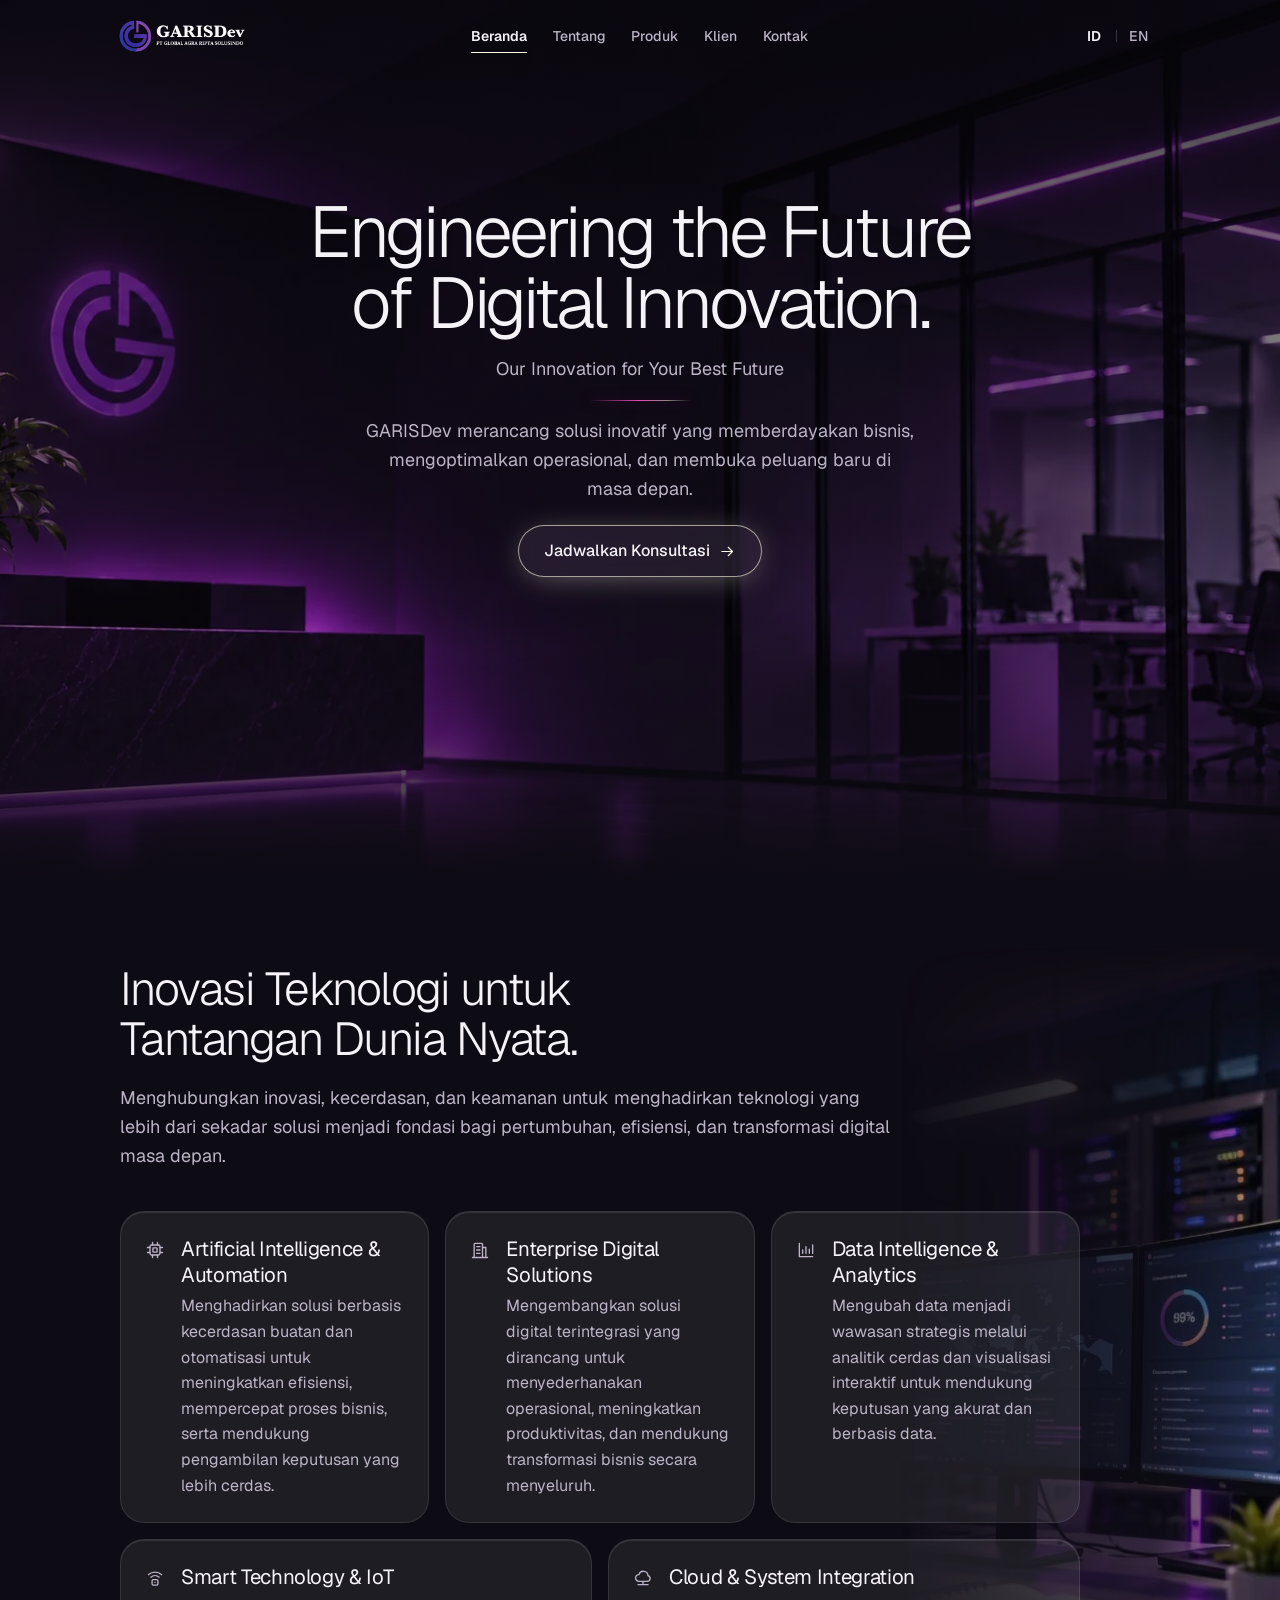
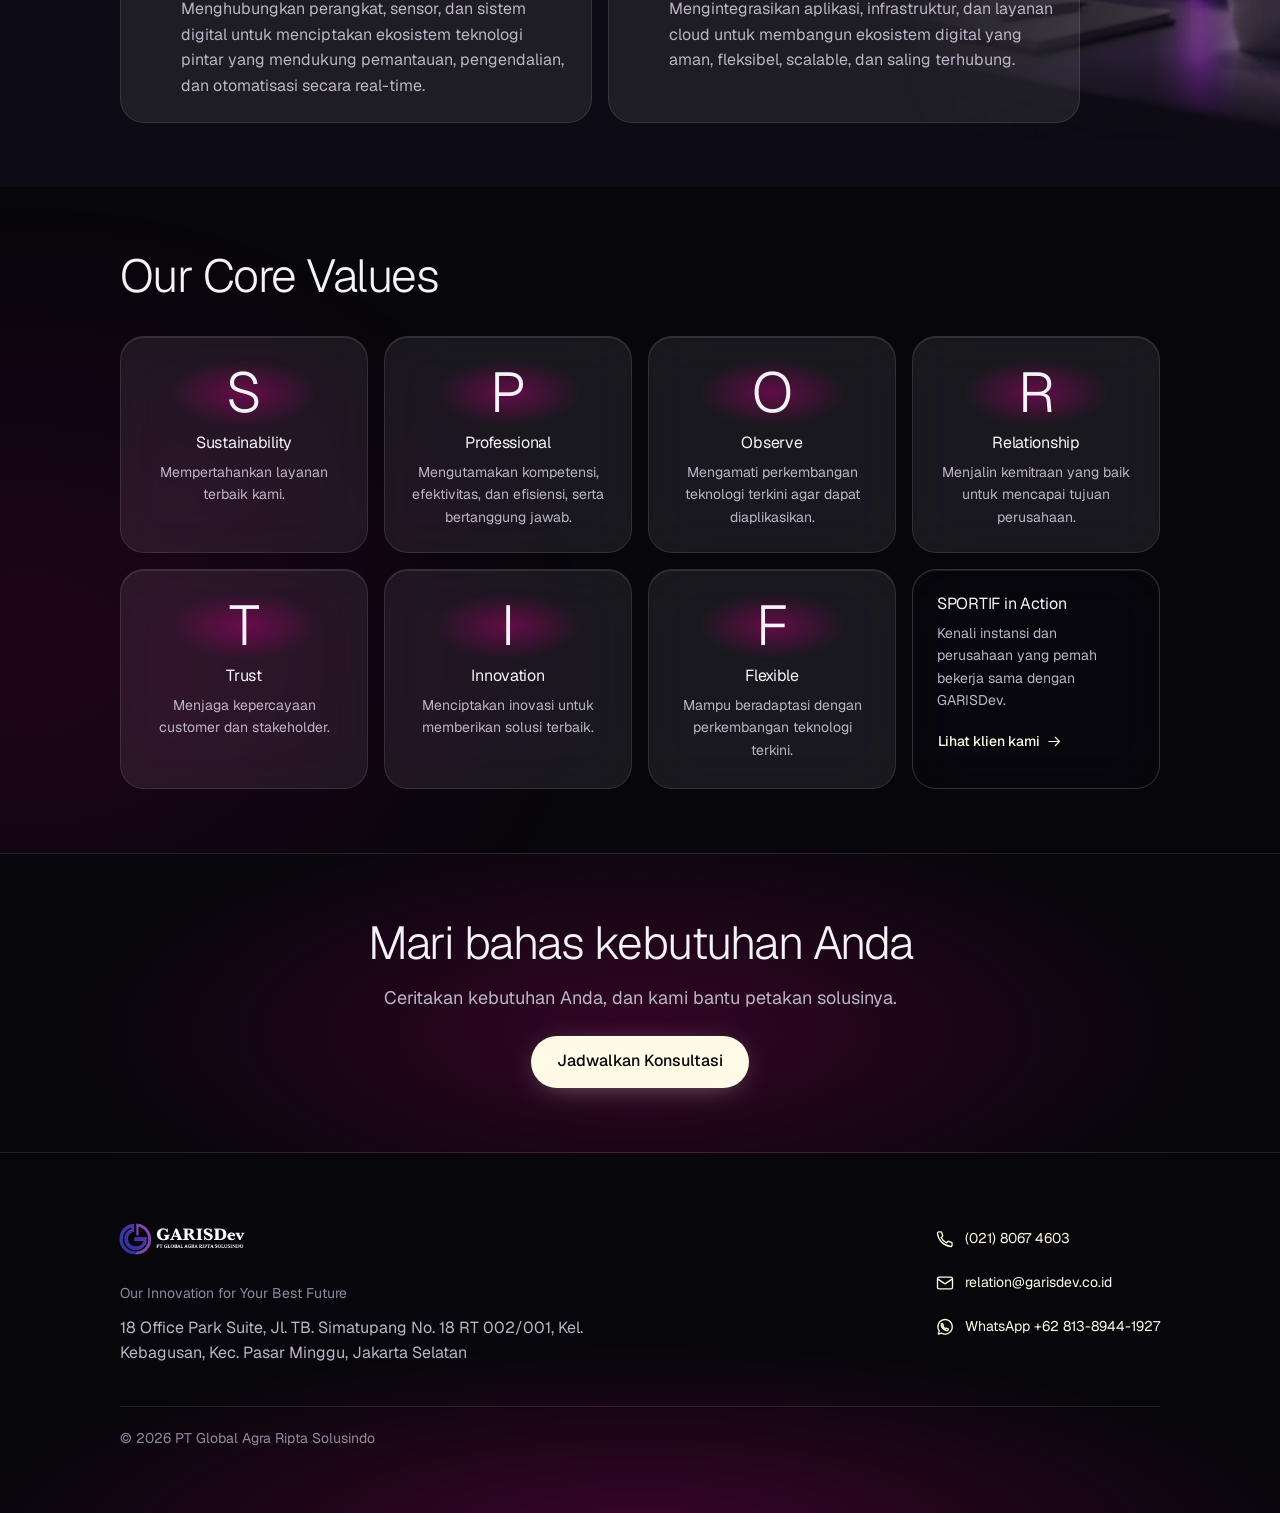
==== commit 7ddd563c: "klien" ====
--- a/index.html
+++ b/index.html
@@ -749,16 +749,6 @@
   padding: 21px clamp(18px, 2.6vw, 36px);
   border-top: 1px solid var(--hairline);
 }
-.project-row {
-  display: grid;
-  grid-template-columns: minmax(53px, .65fr) minmax(0, 2.1fr) minmax(0, 3.7fr);
-  gap: 24px;
-  padding-block: 28px;
-  align-items: start;
-}
-.project-row time { color: var(--text-2); font-size: 1rem; font-variant-numeric: tabular-nums; }
-.project-row h3 { font-size: 1.3rem; }
-.project-row p { font-size: 1rem; }
 .cta-band {
   padding-block: clamp(2rem, 5vw, 8rem);
   border-top: 1px solid var(--hairline);
@@ -1078,9 +1068,6 @@
   .service-row { gap: 11px; padding-block: 20px; }
   .filter-choice span { padding-inline: 12px; }
   .finder-action { padding-inline: 20px; }
-  .project-row { grid-template-columns: minmax(0, 1fr); gap: 5px; padding-block: 21px; }
-  .project-row p { margin-top: 3px; }
-  .project-row time { font-size: var(--small); }
   .page-intro { padding-block: calc(var(--header-height) + 48px) 54px; }
   .page-intro-compact { padding-bottom: 26px; }
   .intro-grid { gap: 17px; }
@@ -1232,11 +1219,47 @@
   .about-intro-stat-label { font-size: .78rem; }
 }
 
+/* Let both hero photos settle into the next section's surface color. */
+.view > :is(.clients-hero, .about-hero) {
+  position: relative;
+  isolation: isolate;
+}
+.view > :is(.clients-hero, .about-hero)::after {
+  position: absolute;
+  inset: 60% 0 0;
+  z-index: -1;
+  background: linear-gradient(transparent, var(--bg-1) 96%);
+  pointer-events: none;
+  content: "";
+}
+.view > :is(.clients-hero, .about-hero) + .section-alt::before { content: none; }
+
+/* Clients and Products share a type scale without sharing a layout. */
+:is(.clients-hero, .products-hero) h1 {
+  font-size: clamp(2.5rem, 5.4vw, 5rem);
+  line-height: 1.04;
+  letter-spacing: -.044em;
+  color: var(--text-1);
+  text-shadow: 0 2px 24px rgb(7 6 11 / .5);
+}
+:is(.clients-hero-copy p, .products-hero-description) {
+  margin-top: 18px;
+  max-width: 48ch;
+  color: var(--text-2);
+  font-size: clamp(1rem, 1.45vw, 1.25rem);
+  line-height: 1.55;
+}
+.hero-title-accent { color: #bd9aef; }
+@media (width < 768px) {
+  :is(.clients-hero, .products-hero) h1 { font-size: clamp(2.25rem, 7.2vw, 3.5rem); }
+  :is(.clients-hero-copy p, .products-hero-description) { margin-top: 14px; }
+}
+
 /* Clients page hero (ID / EN) */
 .view[data-page="clients"] > .clients-hero {
   display: grid;
   place-items: center;
-  min-height: clamp(340px, 62svh, 640px);
+  min-height: clamp(320px, 60svh, 640px);
   padding: calc(var(--header-height) + 32px) var(--outer) 32px;
   text-align: center;
   background-color: var(--bg-0);
@@ -1246,35 +1269,36 @@
   background-repeat: no-repeat;
 }
 .view[data-page="clients"] > .clients-hero .clients-hero-copy {
-  width: min(760px, 100%);
-}
-.view[data-page="clients"] > .clients-hero h1 {
-  color: var(--text-1);
-  font-size: clamp(2.5rem, 6vw, 5.5rem);
-  text-shadow: 0 2px 24px rgb(7 6 11 / .5);
-}
-.view[data-page="clients"] > .clients-hero p {
-  margin: 20px auto 0;
-  max-width: 60ch;
-  color: var(--text-1);
-  font-size: clamp(1rem, 1.45vw, 1.25rem);
-  line-height: 1.55;
+  width: min(1040px, 100%);
+}
+.clients-hero::before {
+  position: absolute;
+  inset: 0;
+  z-index: -1;
+  background: radial-gradient(ellipse at center, rgb(7 6 11 / .38) 42%, transparent 75%);
+  pointer-events: none;
+  content: "";
+}
+.clients-hero-copy p {
+  margin-inline: auto;
   text-shadow: 0 2px 12px rgb(7 6 11 / .85);
-  text-wrap: balance;
+  text-wrap: pretty;
+}
+.view[data-page="clients"] > .clients-hero + .section-alt {
+  padding-block-start: clamp(40px, 5vw, 72px);
 }
 @media (width < 768px) {
   .view[data-page="clients"] > .clients-hero {
-    min-height: clamp(300px, 52svh, 480px);
-    background-position: center;
+    min-height: clamp(280px, 50svh, 480px);
+    background-position: 50% center;
   }
-  .view[data-page="clients"] > .clients-hero p { margin-top: 14px; }
 }
 
 /* About page hero (ID / EN) */
 .view[data-page="about"] > .about-hero {
   display: grid;
   place-items: center;
-  min-height: clamp(340px, 62svh, 640px);
+  min-height: clamp(320px, 60svh, 640px);
   padding: calc(var(--header-height) + 32px) var(--outer) 32px;
   text-align: center;
   background-color: var(--bg-0);
@@ -1290,8 +1314,8 @@
 }
 @media (width < 768px) {
   .view[data-page="about"] > .about-hero {
-    min-height: clamp(300px, 52svh, 480px);
-    background-position: 52% center;
+    min-height: clamp(280px, 50svh, 480px);
+    background-position: 50% center;
   }
 }
 
@@ -1460,8 +1484,13 @@
   --products-hero-image: url("[data-uri]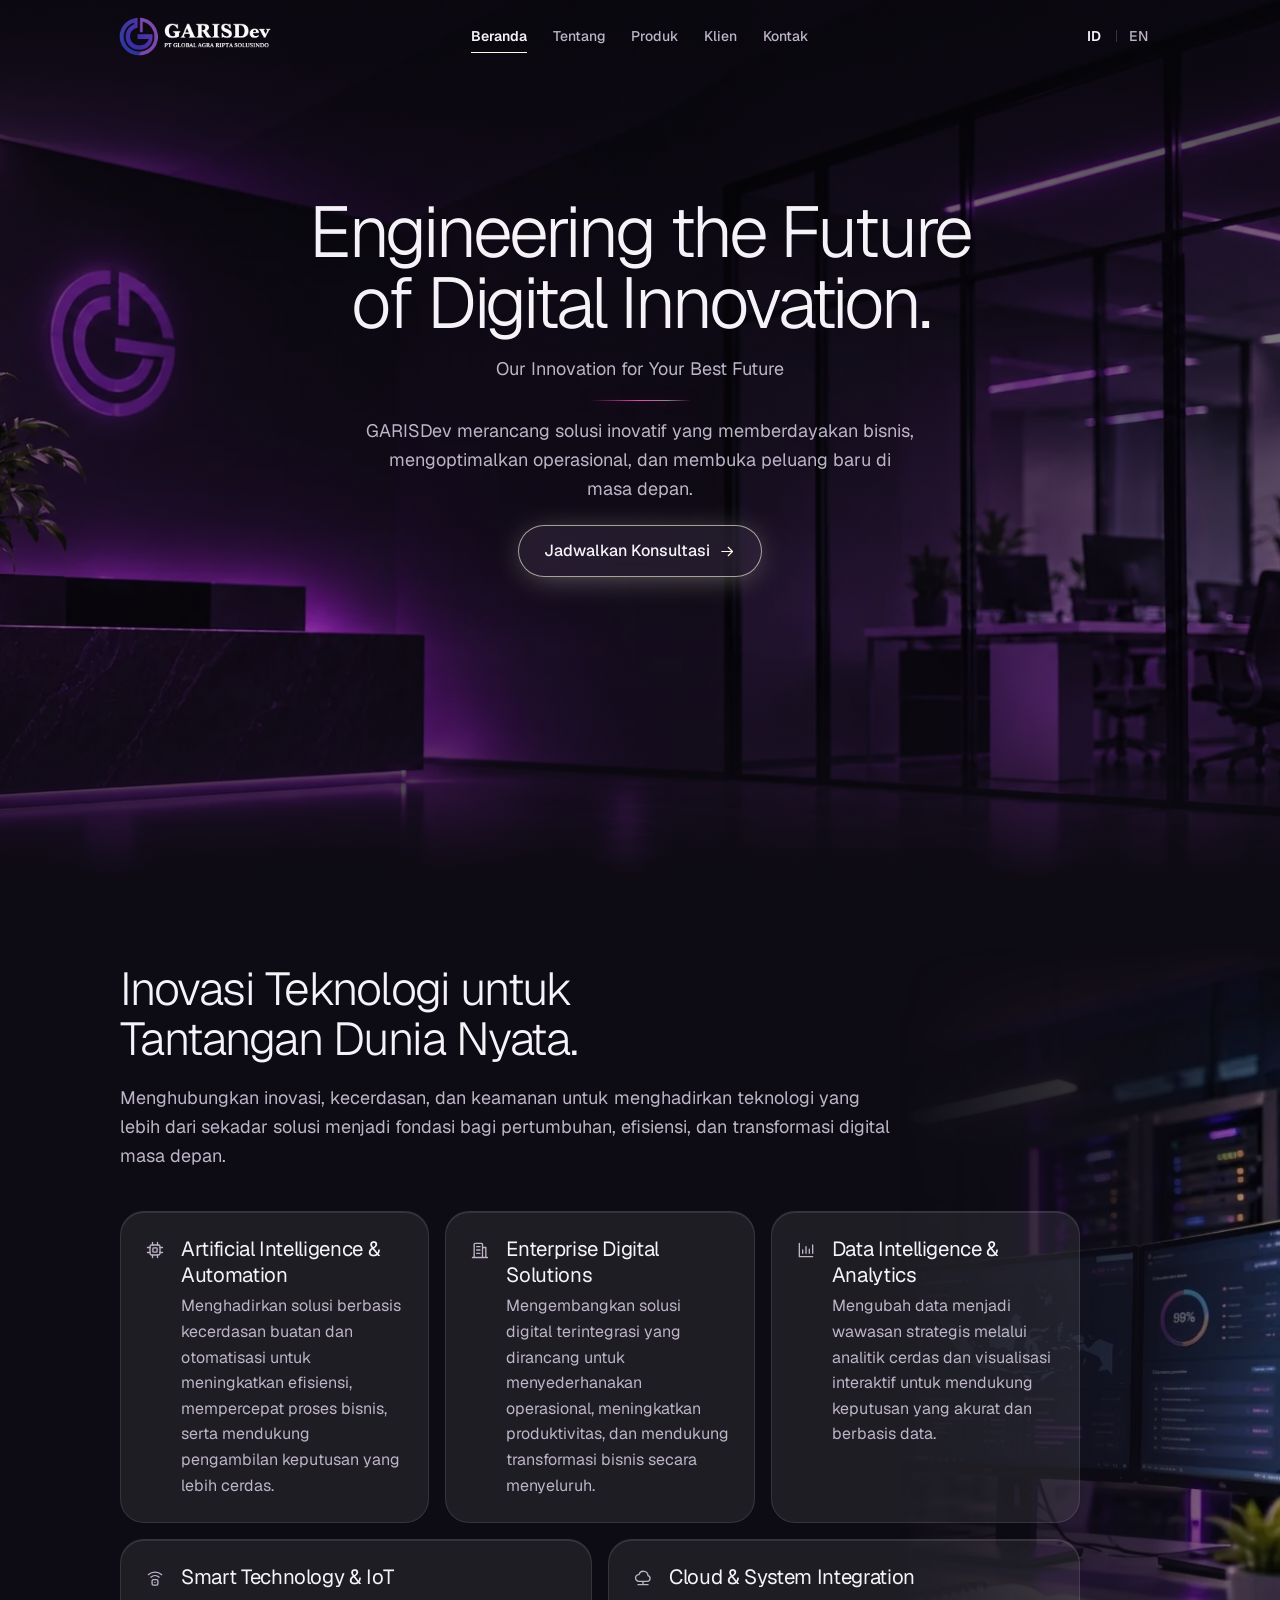
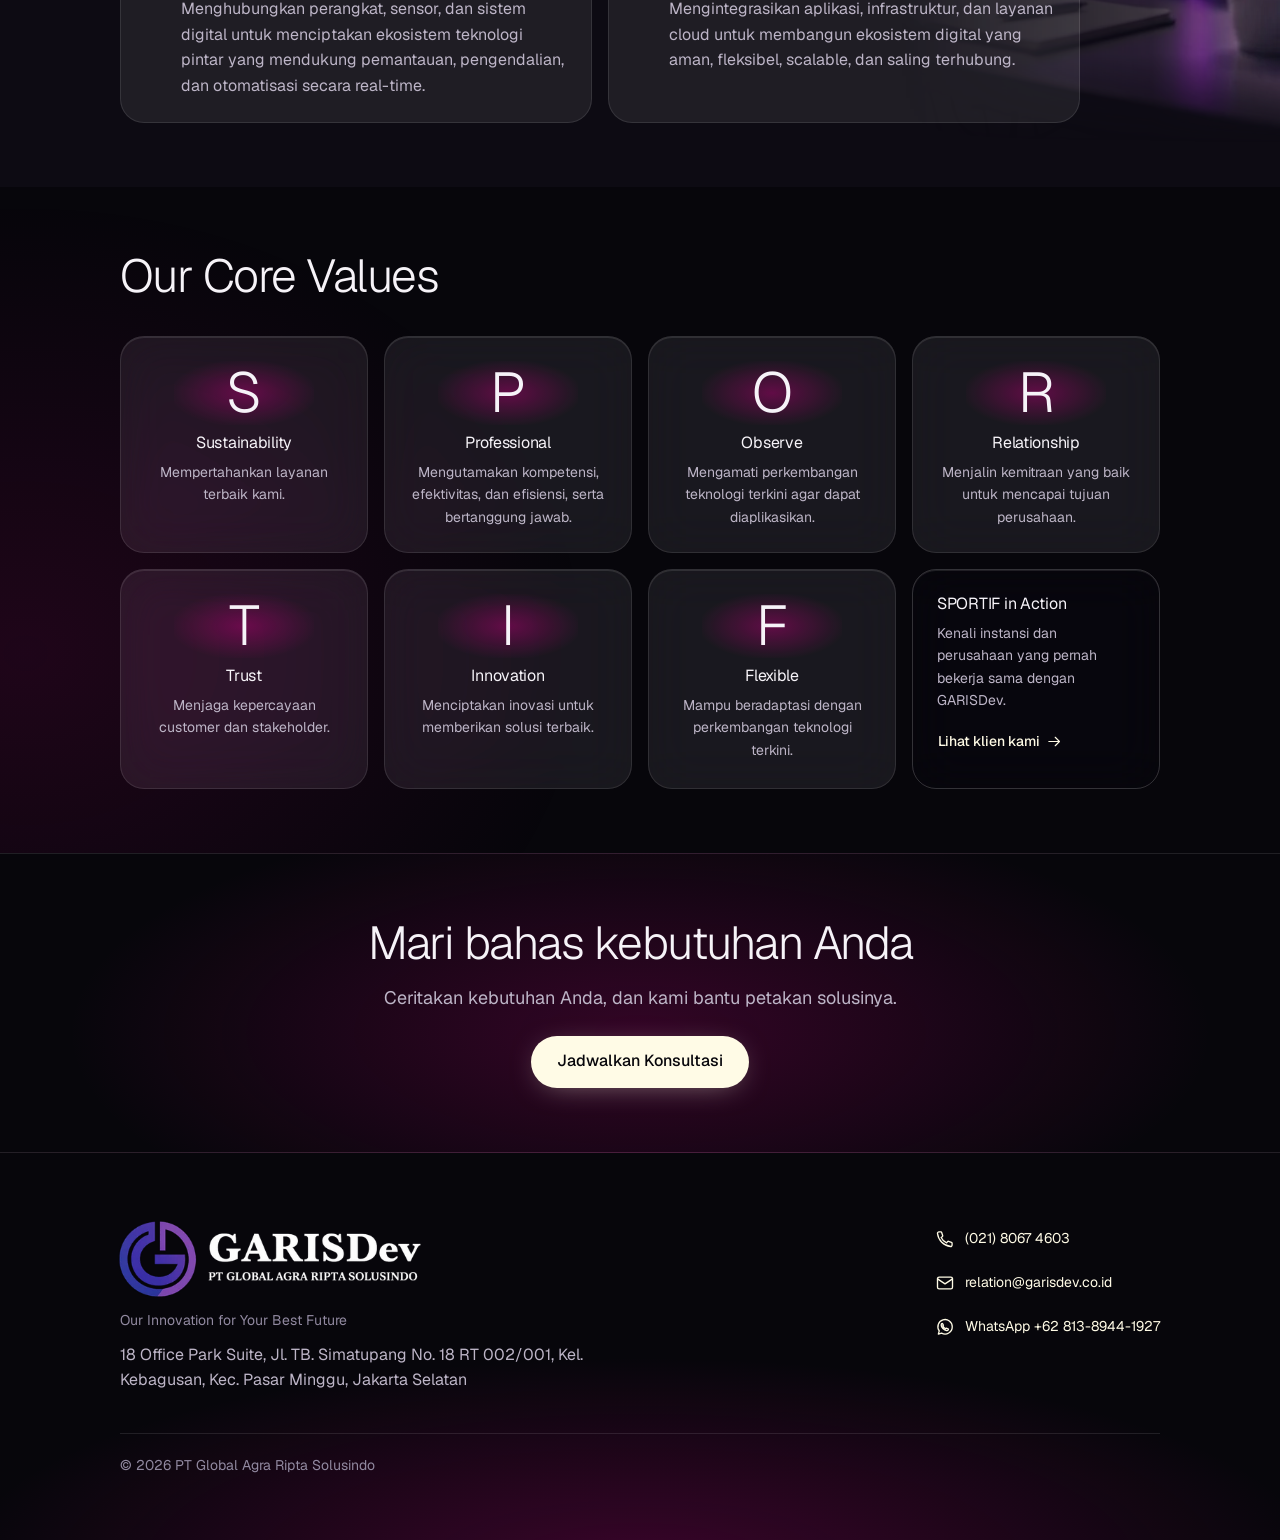
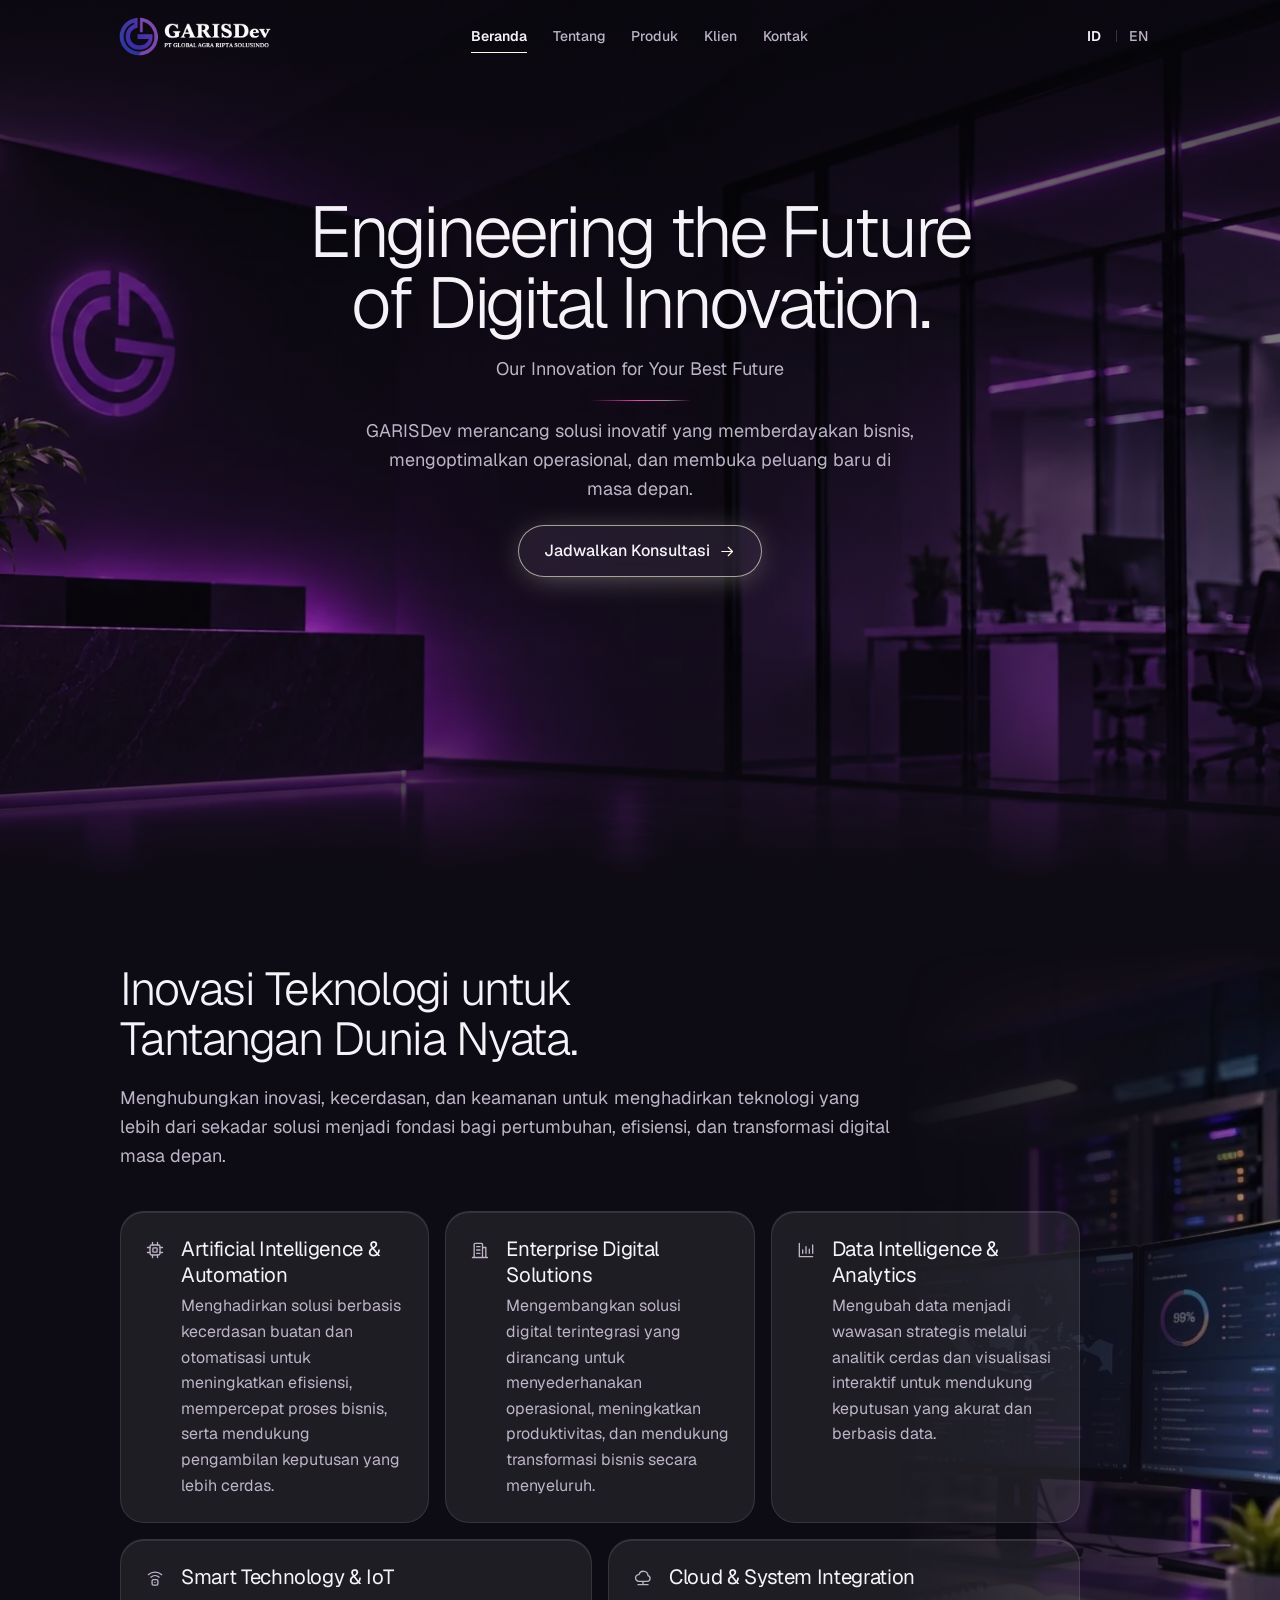
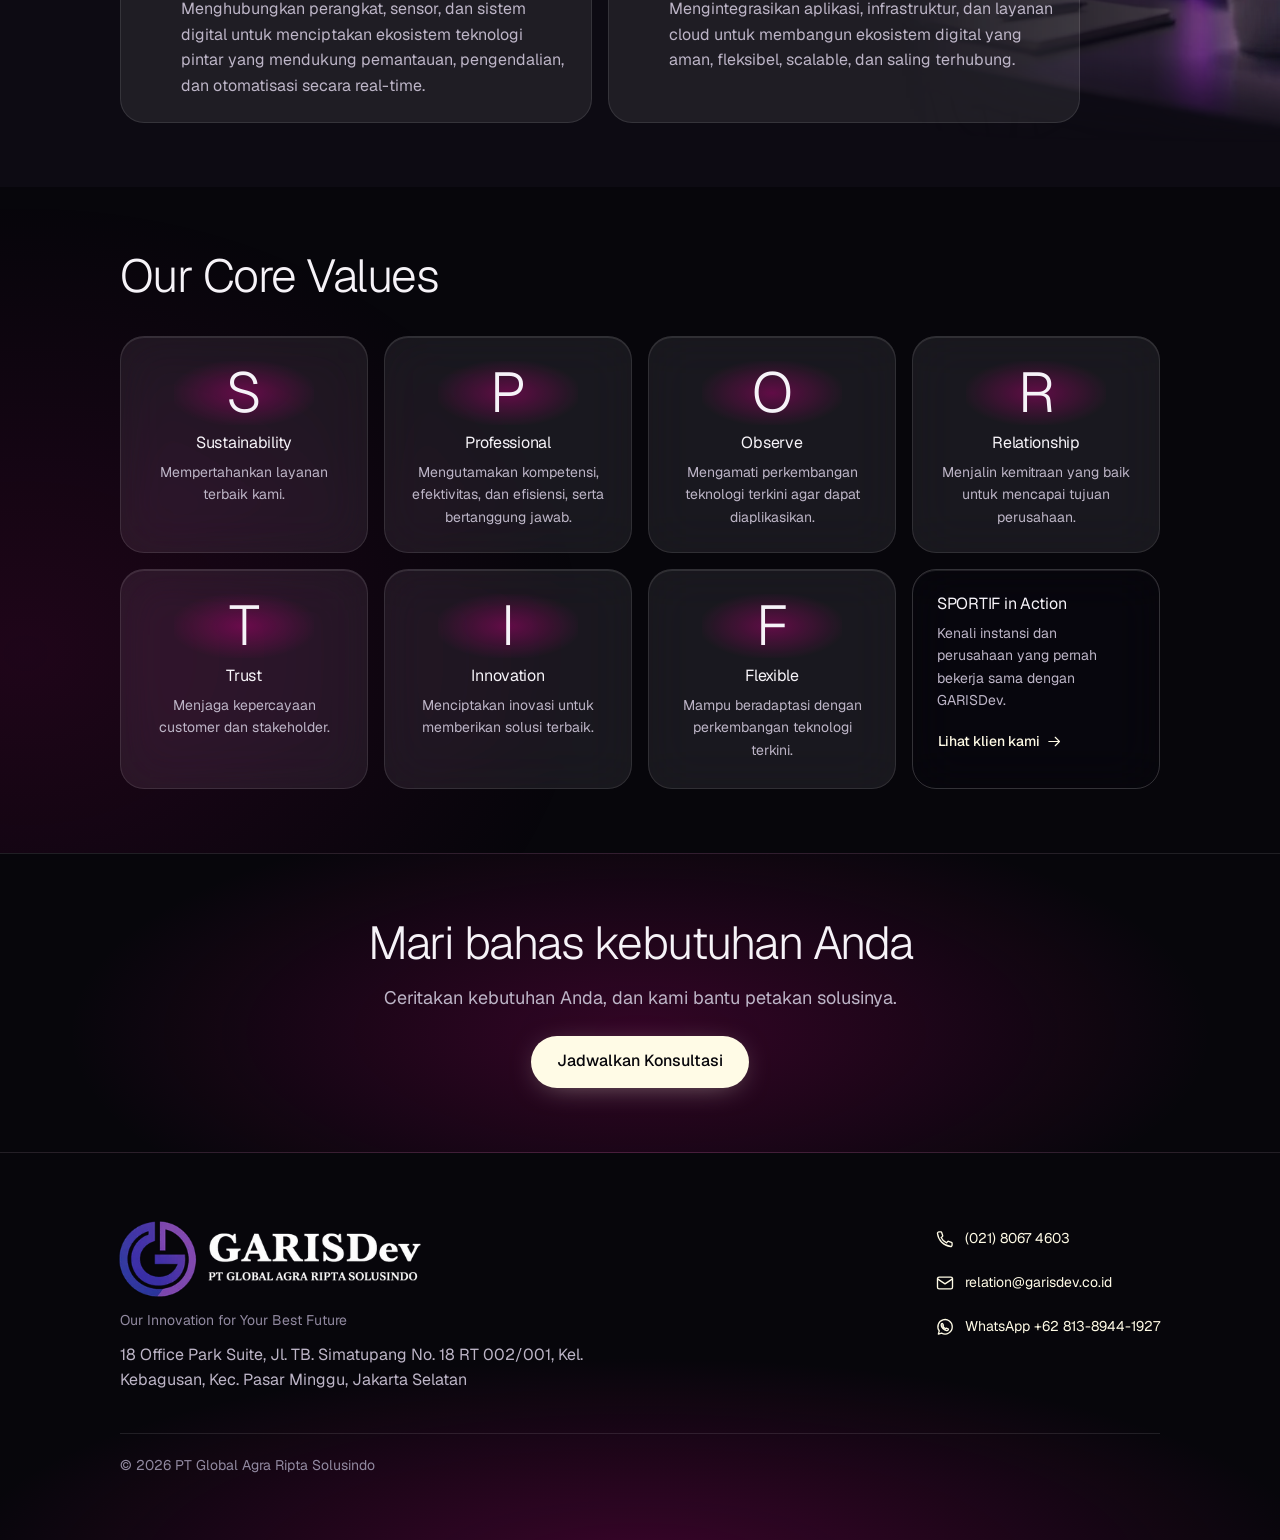
